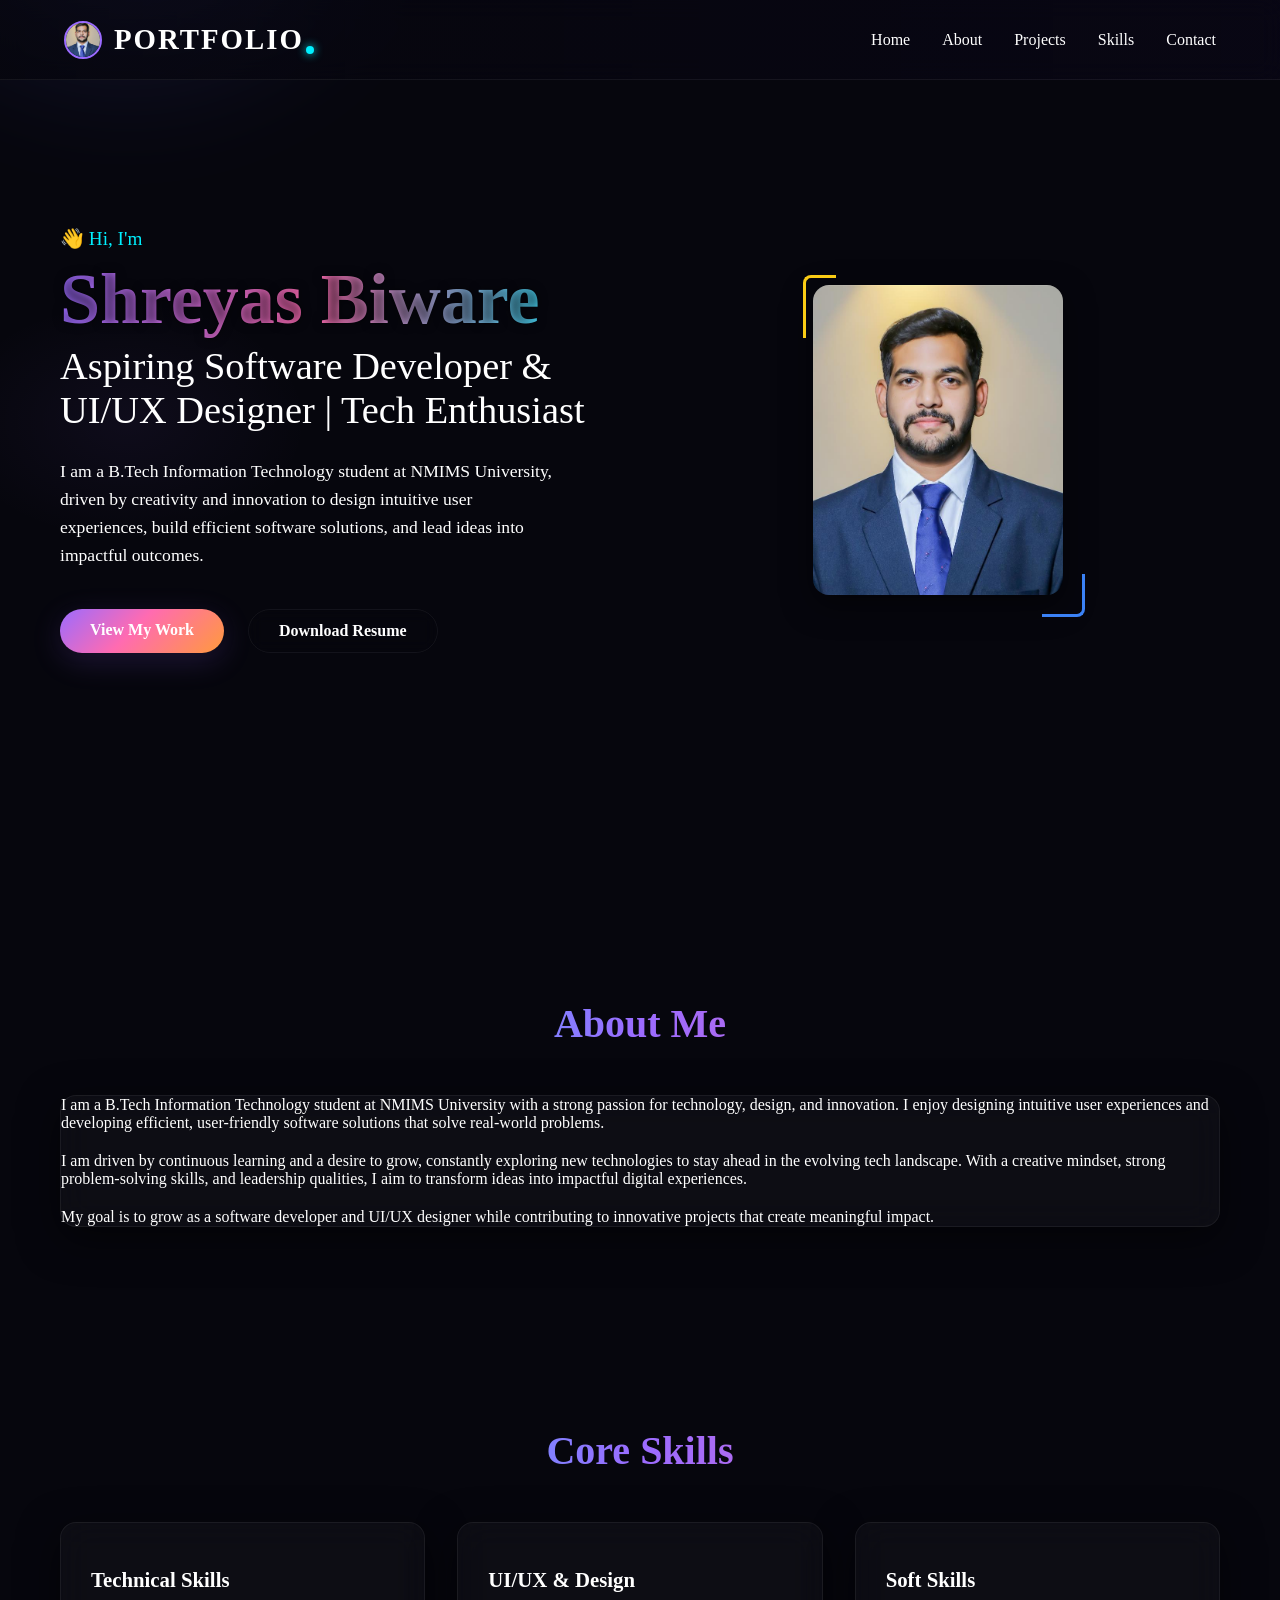
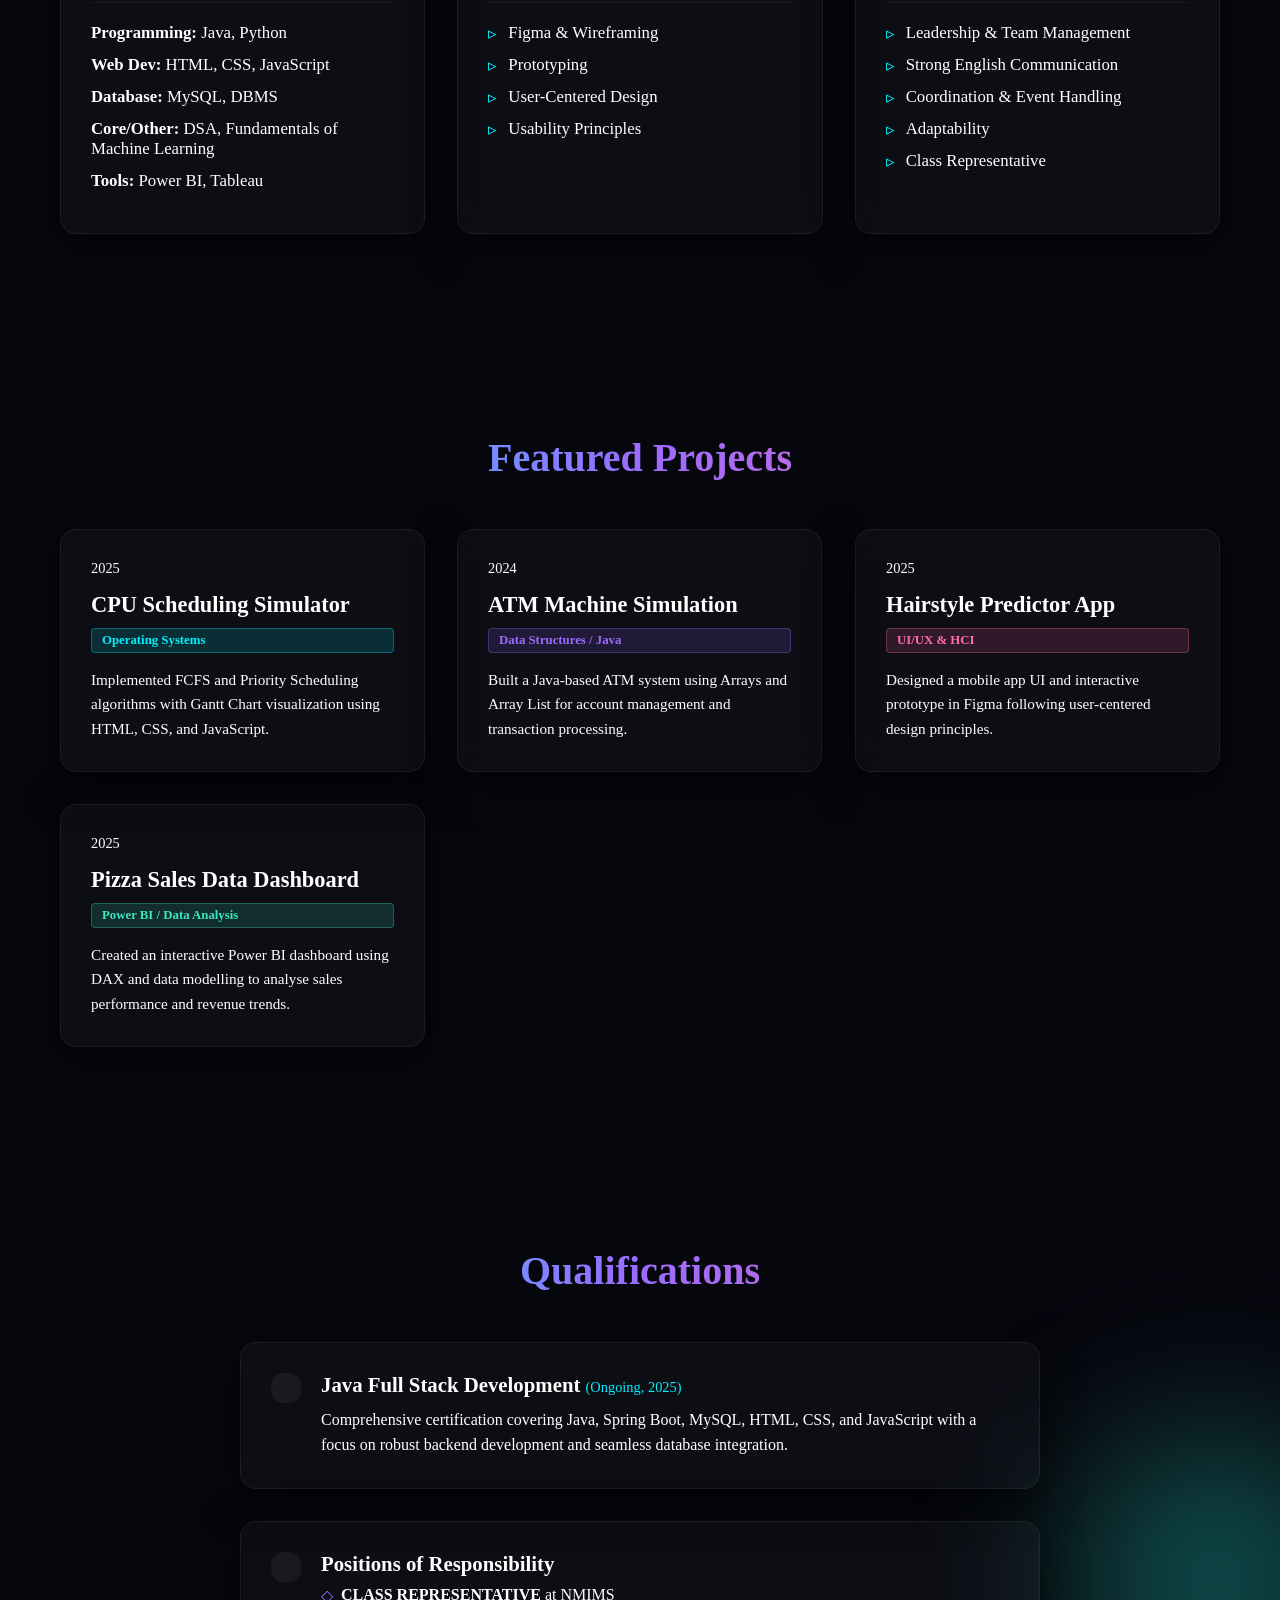
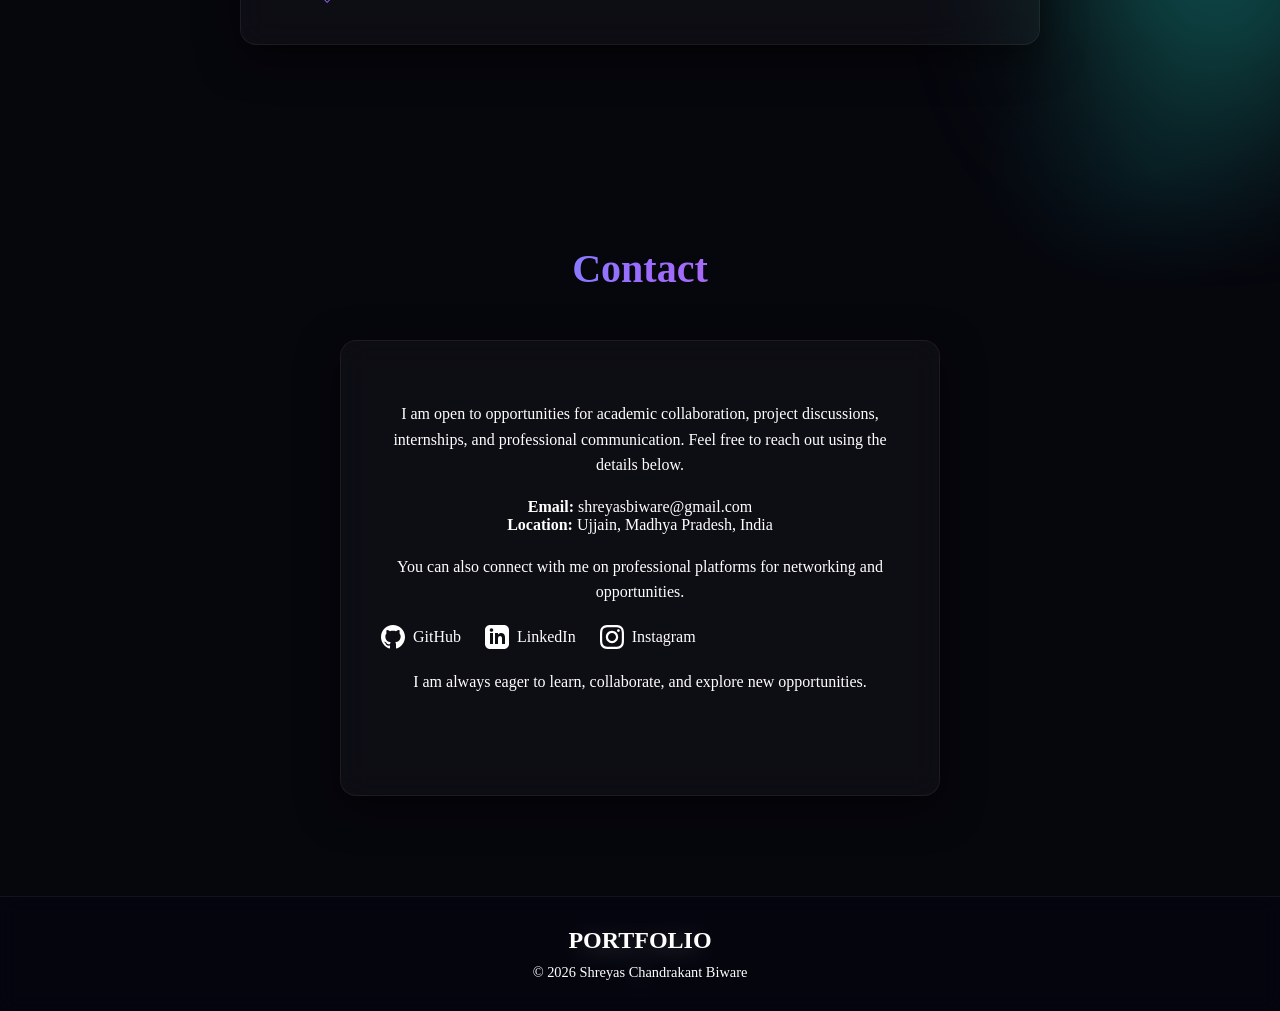
==== index.html @ d9cb8376 "Update index.html" ====
<!DOCTYPE html>
<html lang="en">

<head>
    <meta charset="UTF-8">
    <meta name="viewport" content="width=device-width, initial-scale=1.0">
    <title>Shreyas Chandrakant Biware | Portfolio</title>
    <meta name="description"
        content="Portfolio of Shreyas Chandrakant Biware, B.Tech IT Student '27 at NMIMS University.">
    <link rel="preconnect" href="https://fonts.googleapis.com">
    <link rel="preconnect" href="https://fonts.gstatic.com" crossorigin>
    <link href="https://fonts.googleapis.com/css2?family=Inter:wght@300;400;500;600;700&display=swap" rel="stylesheet">
    <link rel="stylesheet" href="style.css?version=1.1">
    <link rel="icon" type="image/jpeg" href="./Media.jpg">
</head>

<body>
    <div class="blob blob-1"></div>
    <div class="blob blob-2"></div>

    <nav class="glass-nav">
        <div class="logo" style="display: flex; align-items: center; gap: 12px;">
            <img src="./Media.jpg" alt="Profile Logo"
                style="height: 38px; width: 38px; border-radius: 50%; object-fit: cover; border: 2px solid var(--accent-purple);">
            PORTFOLIO
        </div>
        <ul class="nav-links">
            <li><a href="#home">Home</a></li>
            <li><a href="#about">About</a></li>
            <li><a href="#projects">Projects</a></li>
            <li><a href="#skills">Skills</a></li>
            <li><a href="#contact">Contact</a></li>
        </ul>
        <div class="burger" id="burger">
            <div class="line1"></div>
            <div class="line2"></div>
            <div class="line3"></div>
        </div>
    </nav>

    <main>
        <section id="home" class="hero section-padding">
            <div class="hero-content">
                <div class="greeting">👋 Hi, I'm</div>
                <h1 class="header-name">Shreyas Biware</h1>
                <h2 class="role">Aspiring Software Developer & UI/UX Designer | Tech Enthusiast</h2>
                <p class="summary">I am a B.Tech Information Technology student at NMIMS University, driven by
                    creativity and innovation to design intuitive user experiences, build efficient software solutions,
                    and lead ideas into impactful outcomes.</p>
                <div class="hero-cta">
                    <a href="#projects" class="btn primary-btn">View My Work</a>
                    <a href="RESUME%20SHREYAS.pdf" class="btn secondary-btn" download>Download Resume</a>
                </div>
            </div>
            <div class="hero-image">
                <div class="image-container">
                    <img src="./Media.jpg" alt="Shreyas Chandrakant Biware Avatar" class="profile-rect">
                </div>
            </div>
            <div class="scroll-indicator">
                <span>Scroll Down</span>
                <div class="arrow">↓</div>
            </div>
        </section>

        <section id="about" class="about section-padding hidden">
            <h2 class="section-title">About Me</h2>
            <div class="about-content glass">
                <p style="margin-bottom: 20px;">I am a B.Tech Information Technology student at NMIMS University with a
                    strong passion for technology, design, and innovation. I enjoy designing intuitive user experiences
                    and developing efficient, user-friendly software solutions that solve real-world problems.</p>
                <p style="margin-bottom: 20px;">I am driven by continuous learning and a desire to grow, constantly
                    exploring new technologies to stay ahead in the evolving tech landscape. With a creative mindset,
                    strong problem-solving skills, and leadership qualities, I aim to transform ideas into impactful
                    digital experiences.</p>
                <p>My goal is to grow as a software developer and UI/UX designer while contributing to innovative
                    projects that create meaningful impact.</p>
            </div>
        </section>

        <section id="skills" class="skills section-padding hidden">
            <h2 class="section-title">Core Skills</h2>
            <div class="skills-container">
                <div class="skill-category glass">
                    <div class="skill-icon"></div>
                    <h3>Technical Skills</h3>
                    <ul class="skill-list">
                        <li><span class="skill-label">Programming:</span> Java, Python</li>
                        <li><span class="skill-label">Web Dev:</span> HTML, CSS, JavaScript</li>
                        <li><span class="skill-label">Database:</span> MySQL, DBMS</li>
                        <li><span class="skill-label">Core/Other:</span> DSA, Fundamentals of Machine Learning</li>
                        <li><span class="skill-label">Tools:</span> Power BI, Tableau</li>
                    </ul>
                </div>
                <div class="skill-category glass">
                    <div class="skill-icon"></div>
                    <h3>UI/UX & Design</h3>
                    <ul class="skill-list unstyled">
                        <li>Figma & Wireframing</li>
                        <li>Prototyping</li>
                        <li>User-Centered Design</li>
                        <li>Usability Principles</li>
                    </ul>
                </div>
                <div class="skill-category glass">
                    <div class="skill-icon"></div>
                    <h3>Soft Skills</h3>
                    <ul class="skill-list unstyled">
                        <li>Leadership & Team Management</li>
                        <li>Strong English Communication</li>
                        <li>Coordination & Event Handling</li>
                        <li>Adaptability</li>
                        <li>Class Representative</li>
                    </ul>
                </div>
            </div>
        </section>

        <section id="projects" class="projects section-padding hidden">
            <h2 class="section-title">Featured Projects</h2>
            <div class="project-grid">
                <div class="project-card glass hover-lift">
                    <div class="project-header">
                        <span class="project-year">2025</span>
                    </div>
                    <h3>CPU Scheduling Simulator</h3>
                    <p class="tag cyan-tag">Operating Systems</p>
                    <p>Implemented FCFS and Priority Scheduling algorithms with Gantt Chart visualization using HTML,
                        CSS, and JavaScript.</p>
                </div>
                <div class="project-card glass hover-lift">
                    <div class="project-header">
                        <span class="project-year">2024</span>
                    </div>
                    <h3>ATM Machine Simulation</h3>
                    <p class="tag purple-tag">Data Structures / Java</p>
                    <p>Built a Java-based ATM system using Arrays and Array List for account management and transaction
                        processing.</p>
                </div>
                <div class="project-card glass hover-lift">
                    <div class="project-header">
                        <span class="project-year">2025</span>
                    </div>
                    <h3>Hairstyle Predictor App</h3>
                    <p class="tag pink-tag">UI/UX & HCI</p>
                    <p>Designed a mobile app UI and interactive prototype in Figma following user-centered design
                        principles.</p>
                </div>
                <div class="project-card glass hover-lift">
                    <div class="project-header">
                        <span class="project-year">2025</span>
                    </div>
                    <h3>Pizza Sales Data Dashboard</h3>
                    <p class="tag blue-tag">Power BI / Data Analysis</p>
                    <p>Created an interactive Power BI dashboard using DAX and data modelling to analyse sales
                        performance and revenue trends.</p>
                </div>
            </div>
        </section>

        <section id="achievements" class="achievements section-padding hidden">
            <h2 class="section-title">Qualifications</h2>
            <div class="achievements-container">
                <div class="achievement-card glass">
                    <div class="achievement-icon"></div>
                    <div class="achievement-content">
                        <h3>Java Full Stack Development <span class="ongoing">(Ongoing, 2025)</span></h3>
                        <p>Comprehensive certification covering Java, Spring Boot, MySQL, HTML, CSS, and JavaScript with
                            a focus on robust backend development and seamless database integration.</p>
                    </div>
                </div>
                <div class="achievement-card glass">
                    <div class="achievement-icon"></div>
                    <div class="achievement-content">
                        <h3>Positions of Responsibility</h3>
                        <ul class="roles-list">
                            <li><strong>CLASS REPRESENTATIVE</strong> at NMIMS</li>
                        </ul>
                    </div>
                </div>
            </div>
        </section>

        <section id="contact" class="contact section-padding hidden">
            <h2 class="section-title" style="font-family: 'Times New Roman', Times, serif;">Contact</h2>
            <div class="contact-box glass">
                <p style="margin-bottom: 20px;">I am open to opportunities for academic collaboration, project
                    discussions, internships, and professional communication. Feel free to reach out using the details
                    below.</p>
                <ul style="list-style: none; padding: 0; margin-bottom: 20px;">
                    <li><strong>Email:</strong> <a href="mailto:shreyasbiware@gmail.com"
                            style="color: var(--accent-blue); text-decoration: none;">shreyasbiware@gmail.com</a></li>
                    <li><strong>Location:</strong> Ujjain, Madhya Pradesh, India</li>
                </ul>
                <p style="margin-bottom: 20px;">You can also connect with me on professional platforms for networking
                    and opportunities.</p>
                <div style="display: flex; gap: 24px; align-items: center; margin-bottom: 20px;">
                    <a href="https://github.com/Shreyas-biware" target="_blank"
                        style="display: flex; align-items: center; gap: 8px; color: var(--text-primary); text-decoration: none; font-family: 'Times New Roman', Times, serif; font-weight: 500;">
                        <svg width="24" height="24" viewBox="0 0 24 24" fill="currentColor">
                            <path d="M12 0c-6.626 0-12 5.373-12 12 0 5.302 3.438 9.8 8.207 11.387.599.111.793-.261.793-.577v-2.234c-3.338.726-4.033-1.416-4.033-1.416-.546-1.387-1.333-1.756-1.333-1.756-1.089-.745.083-.729.083-.729 1.205.084 1.839 1.237 1.839 1.237 1.07 1.834 2.807 1.304 3.492.997.107-.775.418-1.305.762-1.604-2.665-.305-5.467-1.334-5.467-5.931 0-1.311.469-2.381 1.236-3.221-.124-.303-.535-1.524.117-3.176 0 0 1.008-.322 3.301 1.23.957-.266 1.983-.399 3.003-.404 1.02.005 2.047.138 3.006.404 2.291-1.552 3.297-1.23 3.297-1.23.653 1.653.242 2.874.118 3.176.77.84 1.235 1.911 1.235 3.221 0 4.609-2.807 5.624-5.479 5.921.43.372.823 1.102.823 2.222v3.293c0 .319.192.694.801.576 4.765-1.589 8.199-6.086 8.199-11.386 0-6.627-5.373-12-12-12z"/>
                        </svg>
                        GitHub
                    </a>
                    <a href="https://www.linkedin.com/in/shreyas-biware-28a33b327" target="_blank"
                        style="display: flex; align-items: center; gap: 8px; color: var(--text-primary); text-decoration: none; font-family: 'Times New Roman', Times, serif; font-weight: 500;">
                        <svg width="24" height="24" viewBox="0 0 24 24" fill="currentColor">
                            <path
                                d="M19 0h-14c-2.761 0-5 2.239-5 5v14c0 2.761 2.239 5 5 5h14c2.762 0 5-2.239 5-5v-14c0-2.761-2.238-5-5-5zm-11 19h-3v-11h3v11zm-1.5-12.268c-.966 0-1.75-.79-1.75-1.764s.784-1.764 1.75-1.764 1.75.79 1.75 1.764-.783 1.764-1.75 1.764zm13.5 12.268h-3v-5.604c0-3.368-4-3.113-4 0v5.604h-3v-11h3v1.765c1.396-2.586 7-2.777 7 2.476v6.759z" />
                        </svg>
                        LinkedIn
                    </a>
                    <a href="https://instagram.com/heyshreyas._" target="_blank"
                        style="display: flex; align-items: center; gap: 8px; color: var(--text-primary); text-decoration: none; font-family: 'Times New Roman', Times, serif; font-weight: 500;">
                        <svg width="24" height="24" viewBox="0 0 24 24" fill="currentColor">
                            <path
                                d="M12 2.163c3.204 0 3.584.012 4.85.07 3.252.148 4.771 1.691 4.919 4.919.058 1.265.069 1.645.069 4.849 0 3.205-.012 3.584-.069 4.849-.149 3.225-1.664 4.771-4.919 4.919-1.266.058-1.644.07-4.85.07-3.204 0-3.584-.012-4.849-.07-3.26-.149-4.771-1.699-4.919-4.92-.058-1.265-.07-1.644-.07-4.849 0-3.204.013-3.583.07-4.849.149-3.227 1.664-4.771 4.919-4.919 1.266-.057 1.645-.069 4.849-.069zm0-2.163c-3.259 0-3.667.014-4.947.072-4.358.2-6.78 2.618-6.98 6.98-.059 1.281-.073 1.689-.073 4.948 0 3.259.014 3.668.072 4.948.2 4.358 2.618 6.78 6.98 6.98 1.281.058 1.689.072 4.948.072 3.259 0 3.668-.014 4.948-.072 4.354-.2 6.782-2.618 6.979-6.98.059-1.28.073-1.689.073-4.948 0-3.259-.014-3.667-.072-4.947-.196-4.354-2.617-6.78-6.979-6.98-1.281-.059-1.69-.073-4.949-.073zm0 5.838c-3.403 0-6.162 2.759-6.162 6.162s2.759 6.163 6.162 6.163 6.162-2.759 6.162-6.163c0-3.403-2.759-6.162-6.162-6.162zm0 10.162c-2.209 0-4-1.79-4-4 0-2.209 1.791-4 4-4s4 1.791 4 4c0 2.21-1.791 4-4 4zm6.406-11.845c-.796 0-1.441.645-1.441 1.44s.645 1.44 1.441 1.44c.795 0 1.439-.645 1.439-1.44s-.644-1.44-1.439-1.44z" />
                        </svg>
                        Instagram
                    </a>
                </div>
                <p>I am always eager to learn, collaborate, and explore new opportunities.</p>
            </div>
        </section>
    </main>

    <footer class="glass-footer">
        <div class="footer-content">
            <div class="footer-logo">PORTFOLIO</div>
            <p>&copy; 2026 Shreyas Chandrakant Biware</p>
        </div>
    </footer>

    <script src="script.js"></script>
</body>

</html>
---- style.css ----
/* Reset & Base Styles */
* {
    margin: 0;
    padding: 0;
    box-sizing: border-box;
}

:root {
    --bg-color: #06060d;
    --text-primary: #ffffff;
    --text-secondary: #ffffff;
    --glass-bg: rgba(255, 255, 255, 0.03);
    --glass-border: rgba(255, 255, 255, 0.06);
    --glass-shadow: 0 12px 40px 0 rgba(0, 0, 0, 0.55);
    --accent-cyan: #00f0ff;
    --accent-purple: #9b6bff;
    --accent-pink: #ff6bb1;
    --accent-teal: #3be7c0;
    --accent-orange: #ff9a3c;
    --nav-height: 80px;
    --container-width: 1200px;
}

html {
    scroll-behavior: smooth;
    font-family: 'Times New Roman', Times, serif;
    background-color: var(--bg-color);
    background-image: radial-gradient(1200px 800px at 10% 10%, rgba(155,107,255,0.06), transparent 15%), radial-gradient(1000px 700px at 90% 80%, rgba(0,240,255,0.06), transparent 18%);
    color: var(--text-primary);
    overflow-x: hidden;
}

body {
    position: relative;
    overflow-x: hidden;
}

/* Background Blobs (Dynamic Design) */
.blob {
    position: absolute;
    filter: blur(80px);
    z-index: -1;
    opacity: 0.5;
    border-radius: 50%;
    animation: float 10s ease-in-out infinite alternate;
}

.blob-1 {
    top: -10%;
    left: -10%;
    width: 40vw;
    height: 40vw;
    background: radial-gradient(circle, rgba(155,107,255,0.9) 0%, rgba(99,107,241,0.6) 30%, transparent 70%);
}

.blob-2 {
    bottom: 20%;
    right: -10%;
    width: 30vw;
    height: 30vw;
    background: radial-gradient(circle, rgba(0,240,255,0.9) 0%, rgba(59,231,192,0.5) 40%, transparent 70%);
    animation-delay: -5s;
}

@keyframes float {
    0% { transform: translate(0, 0) scale(1); }
    100% { transform: translate(50px, 50px) scale(1.1); }
}

/* Utility Classes */
.glass {
    background: var(--glass-bg);
    backdrop-filter: blur(16px);
    -webkit-backdrop-filter: blur(16px);
    border: 1px solid var(--glass-border);
    box-shadow: var(--glass-shadow);
    border-radius: 16px;
}

.section-padding {
    padding: 100px 20px;
    max-width: var(--container-width);
    margin: 0 auto;
}

.section-title {
    font-family: 'Times New Roman', Times, serif;
    font-size: 2.5rem;
    margin-bottom: 3rem;
    text-align: center;
    background: linear-gradient(90deg, var(--accent-cyan), var(--accent-purple), var(--accent-pink));
    -webkit-background-clip: text;
    -webkit-text-fill-color: transparent;
}

.hidden {
    opacity: 0;
    transform: translateY(30px);
    transition: all 0.8s cubic-bezier(0.5, 0, 0, 1);
}

.show {
    opacity: 1;
    transform: translateY(0);
}

/* Navigation */
.glass-nav {
    position: fixed;
    top: 0;
    width: 100%;
    height: var(--nav-height);
    display: flex;
    justify-content: space-between;
    align-items: center;
    padding: 0 5%;
    z-index: 1000;
    background: linear-gradient(90deg, rgba(6,6,13,0.75), rgba(12,8,28,0.45));
    backdrop-filter: blur(12px);
    border-bottom: 1px solid var(--glass-border);
}

.logo {
    font-family: 'Times New Roman', Times, serif;
    font-size: 1.8rem;
    font-weight: 700;
    letter-spacing: 2px;
    color: var(--text-primary);
    position: relative;
}

.logo::after {
    content: '';
    position: absolute;
    bottom: 5px;
    right: -10px;
    width: 8px;
    height: 8px;
    background: var(--accent-cyan);
    border-radius: 50%;
    box-shadow: 0 0 10px var(--accent-cyan);
}

.nav-links {
    display: flex;
    list-style: none;
    gap: 2rem;
}

.nav-links a {
    color: var(--text-secondary);
    text-decoration: none;
    font-weight: 500;
    font-size: 1rem;
    transition: color 0.3s ease;
    position: relative;
}

.nav-links a:hover {
    color: var(--text-primary);
}

.nav-links a::before {
    content: '';
    position: absolute;
    bottom: -5px;
    left: 0;
    width: 0%;
    height: 2px;
    background: var(--accent-purple);
    transition: width 0.3s ease;
}

.nav-links a:hover::before {
    width: 100%;
}

.burger {
    display: none;
    cursor: pointer;
}

.burger div {
    width: 25px;
    height: 2px;
    background-color: var(--text-primary);
    margin: 5px;
    transition: all 0.3s ease;
}

/* Hero Section */
.hero {
    min-height: 100vh;
    display: flex;
    align-items: center;
    justify-content: space-between;
    padding-top: var(--nav-height);
    gap: 2rem;
}

.hero-content {
    flex: 1;
}

.greeting {
    color: var(--accent-cyan);
    font-family: 'Times New Roman', Times, serif;
    font-size: 1.2rem;
    margin-bottom: 10px;
}

.header-name {
    font-size: clamp(2.5rem, 6vw, 4.5rem);
    font-family: 'Times New Roman', Times, serif;
    font-weight: 700;
    line-height: 1.1;
    margin-bottom: 5px;
    white-space: nowrap;
    color: #fff;
    text-shadow: 0 0 10px rgba(0,0,0,0.6);
    /* gradient text + subtle animated glow */
    background: linear-gradient(90deg, var(--accent-purple), var(--accent-pink) 45%, var(--accent-cyan));
    -webkit-background-clip: text;
    -webkit-text-fill-color: transparent;
    position: relative;
    animation: nameGlow 4s ease-in-out infinite;
}

@keyframes nameGlow {
    0% { text-shadow: 0 0 6px rgba(155,107,255,0.08); }
    50% { text-shadow: 0 0 26px rgba(0,240,255,0.09), 0 0 18px rgba(255,107,177,0.06); }
    100% { text-shadow: 0 0 6px rgba(155,107,255,0.08); }
}

.role {
    font-size: clamp(1.5rem, 3vw, 2.5rem);
    color: var(--text-secondary);
    margin-bottom: 25px;
    font-weight: 300;
}

.role span {
    color: var(--accent-purple);
    font-weight: 600;
}

.summary {
    font-size: 1.1rem;
    line-height: 1.6;
    color: var(--text-secondary);
    max-width: 500px;
    margin-bottom: 40px;
}

.hero-cta {
    display: flex;
    gap: 1.5rem;
}

.btn {
    padding: 12px 30px;
    border-radius: 30px;
    text-decoration: none;
    font-weight: 600;
    font-size: 1rem;
    transition: all 0.3s ease;
    cursor: pointer;
    font-family: 'Times New Roman', Times, serif;
    white-space: nowrap;
}

.primary-btn {
    background: linear-gradient(135deg, var(--accent-purple), var(--accent-pink) 45%, var(--accent-orange));
    color: var(--text-primary);
    border: none;
    box-shadow: 0 8px 30px rgba(155,107,255,0.18), 0 2px 8px rgba(0,0,0,0.6);
}

.primary-btn:hover {
    transform: translateY(-4px) scale(1.01);
    box-shadow: 0 18px 40px rgba(155,107,255,0.18), 0 6px 30px rgba(0,240,255,0.08);
}

.secondary-btn {
    background: transparent;
    color: var(--text-primary);
    border: 1px solid rgba(255,255,255,0.06);
    backdrop-filter: blur(8px);
}

.secondary-btn:hover {
    background: linear-gradient(90deg, rgba(255,255,255,0.02), rgba(255,255,255,0.03));
    border-color: rgba(155,107,255,0.28);
}

.hero-image {
    flex: 1;
    display: flex;
    justify-content: center;
    position: relative;
}

.image-container {
    position: relative;
    width: 250px;
    height: 310px;
    margin: 0 auto;
    z-index: 10;
}

/* Yellow bracket around top left */
.image-container::before {
    content: '';
    position: absolute;
    top: -10px;
    left: -10px;
    width: 30px;
    height: 60px;
    border-top: 3px solid #facc15; /* Yellow */
    border-left: 3px solid #facc15;
    border-top-left-radius: 8px;
    z-index: 3;
}

/* Blue bracket around bottom right */
.image-container::after {
    content: '';
    position: absolute;
    bottom: -22px;
    right: -22px;
    width: 40px;
    height: 40px;
    border-bottom: 3px solid #3b82f6; /* Blue */
    border-right: 3px solid #3b82f6;
    border-bottom-right-radius: 8px;
    z-index: 3;
}

.image-frame {
    position: absolute;
    top: 12px;
    left: 12px;
    width: 100%;
    height: 100%;
    border: 2px solid #283556; /* Dark slate blue frame */
    border-radius: 16px;
    z-index: 1;
}

.profile-rect {
    position: absolute;
    top: 0;
    left: 0;
    width: 100%;
    height: 100%;
    object-fit: cover;
    border-radius: 16px;
    z-index: 2;
    box-shadow: 0 10px 30px rgba(0,0,0,0.5);
}

.floating-badge {
    position: absolute;
    background: #0b1120; /* Solid dark navy background matching reference */
    border: 1px solid #1f2937;
    padding: 8px 18px;
    border-radius: 20px;
    display: flex;
    align-items: center;
    gap: 8px;
    font-size: 0.8rem;
    font-weight: 600;
    color: var(--text-primary);
    z-index: 4;
    box-shadow: 0 4px 12px rgba(0,0,0,0.4);
    animation: floatBadge 3.5s ease-in-out infinite alternate;
}

.badge-icon {
    font-size: 1rem;
}

@keyframes floatBadge {
    0% { transform: translateY(0); }
    100% { transform: translateY(-6px); }
}

.badge-1 {
    top: -15px;
    right: -50px;
    animation-delay: 0s;
}

.badge-2 {
    bottom: 25px;
    right: -30px;
    animation-delay: 1s;
}

.badge-3 {
    bottom: 40%;
    left: -60px;
    animation-delay: 2s;
}

/* Floating Image */
.parallax-img {
    animation: floatImage 5s ease-in-out infinite;
}

@keyframes floatImage {
    0% { transform: translateY(0px); }
    50% { transform: translateY(-15px); }
    100% { transform: translateY(0px); }
}

/* Scroll Indicator */
.scroll-indicator {
    position: absolute;
    bottom: 30px;
    left: 50%;
    transform: translateX(-50%);
    display: flex;
    flex-direction: column;
    align-items: center;
    color: var(--text-secondary);
    font-size: 0.85rem;
    letter-spacing: 2px;
    text-transform: uppercase;
    animation: bounce 2s infinite;
}

.scroll-indicator .arrow {
    margin-top: 5px;
    font-size: 1.2rem;
}

@keyframes bounce {
    0%, 20%, 50%, 80%, 100% { transform: translateY(0) translateX(-50%); }
    40% { transform: translateY(-10px) translateX(-50%); }
    60% { transform: translateY(-5px) translateX(-50%); }
}

/* Timeline (Education) */
.timeline {
    position: relative;
    max-width: 800px;
    margin: 0 auto;
}

.timeline::before {
    content: '';
    position: absolute;
    width: 2px;
    background: var(--glass-border);
    top: 0;
    bottom: 0;
    left: 20px;
    margin-left: -1px;
}

.timeline-item {
    padding: 30px;
    margin-bottom: 2rem;
    position: relative;
    margin-left: 50px;
    border-left: 4px solid var(--accent-teal);
}

.timeline-item::before {
    content: '';
    position: absolute;
    width: 16px;
    height: 16px;
    background: var(--accent-teal);
    border-radius: 50%;
    left: -60px;
    top: 35px;
    box-shadow: 0 0 12px var(--accent-teal);
}

.timeline-date {
    font-family: 'Times New Roman', Times, serif;
    color: var(--accent-purple);
    font-weight: 600;
    margin-bottom: 10px;
}

.timeline-content h3 {
    font-size: 1.4rem;
    margin-bottom: 5px;
}

.timeline-content h4 {
    font-weight: 400;
    color: var(--text-secondary);
    margin-bottom: 15px;
}

.highlight-text {
    display: inline-block;
    padding: 5px 12px;
    background: rgba(59, 231, 192, 0.12); /* Teal tint */
    border-radius: 6px;
    font-size: 0.9rem;
    color: var(--accent-teal);
}

/* Skills Section */
.skills-container {
    display: grid;
    grid-template-columns: repeat(auto-fit, minmax(300px, 1fr));
    gap: 2rem;
}

.skill-category {
    padding: 30px;
    transition: transform 0.3s ease;
}

.skill-category:hover {
    transform: translateY(-5px);
}

.skill-icon {
    font-size: 2.5rem;
    margin-bottom: 15px;
}

.skill-category h3 {
    font-size: 1.3rem;
    margin-bottom: 20px;
    border-bottom: 1px solid var(--glass-border);
    padding-bottom: 10px;
}

.skill-list {
    list-style: none;
}

.skill-list li {
    margin-bottom: 12px;
    color: var(--text-secondary);
    font-size: 1.05rem;
}

.skill-label {
    color: var(--text-primary);
    font-weight: 600;
}

.unstyled li {
    position: relative;
    padding-left: 20px;
}

.unstyled li::before {
    content: '▹';
    position: absolute;
    left: 0;
    color: var(--accent-cyan);
}

/* Projects Section */
.project-grid {
    display: grid;
    grid-template-columns: repeat(auto-fit, minmax(320px, 1fr));
    gap: 2rem;
}

.project-card {
    padding: 30px;
    display: flex;
    flex-direction: column;
    justify-content: space-between;
    transition: all 0.4s ease;
}

.hover-lift {
    transform: perspective(1000px) rotateX(0) rotateY(0) scale3d(1, 1, 1);
}

.hover-lift:hover {
    transform: perspective(1000px) translateY(-10px) scale3d(1.02, 1.02, 1.02);
    border-color: rgba(155, 107, 255, 0.35); /* Glow using new purple */
    box-shadow: 0 15px 40px rgba(0, 0, 0, 0.6), 0 0 20px rgba(155, 107, 255, 0.15);
}

.project-header {
    display: flex;
    justify-content: space-between;
    align-items: center;
    margin-bottom: 15px;
}

.project-year {
    font-family: 'Times New Roman', Times, serif;
    font-size: 0.9rem;
    color: var(--text-secondary);
}

.project-card h3 {
    font-size: 1.4rem;
    margin-bottom: 10px;
    color: var(--text-primary);
}

.tag {
    display: inline-block;
    padding: 4px 10px;
    border-radius: 4px;
    font-size: 0.8rem;
    font-weight: 600;
    margin-bottom: 15px;
}

.cyan-tag { background: rgba(0, 240, 255, 0.15); color: var(--accent-cyan); border: 1px solid rgba(0, 240, 255, 0.3); }
.purple-tag { background: rgba(155, 107, 255, 0.15); color: var(--accent-purple); border: 1px solid rgba(155, 107, 255, 0.3); }
.pink-tag { background: rgba(255, 107, 177, 0.15); color: var(--accent-pink); border: 1px solid rgba(255, 107, 177, 0.3); }
.blue-tag { background: rgba(59, 231, 192, 0.15); color: var(--accent-teal); border: 1px solid rgba(59, 231, 192, 0.3); }

.project-card p:last-child {
    color: var(--text-secondary);
    line-height: 1.6;
    font-size: 0.95rem;
}

/* Achievements */
.achievements-container {
    display: flex;
    flex-direction: column;
    gap: 2rem;
    max-width: 800px;
    margin: 0 auto;
}

.achievement-card {
    display: flex;
    align-items: flex-start;
    padding: 30px;
    gap: 20px;
}

.achievement-icon {
    font-size: 2.5rem;
    background: rgba(255,255,255,0.05);
    padding: 15px;
    border-radius: 12px;
}

.achievement-content h3 {
    font-size: 1.3rem;
    margin-bottom: 10px;
}

.ongoing {
    font-size: 0.9rem;
    color: var(--accent-cyan);
    font-weight: 400;
}

.achievement-content p {
    color: var(--text-secondary);
    line-height: 1.6;
}

.roles-list {
    list-style: none;
}

.roles-list li {
    margin-bottom: 10px;
    color: var(--text-secondary);
    position: relative;
    padding-left: 20px;
}

.roles-list li::before {
    content: '◇';
    position: absolute;
    left: 0;
    color: var(--accent-purple);
}

.roles-list strong {
    color: #fff;
}

/* Contact */
.contact {
    text-align: center;
}

.contact-box {
    padding: 60px 40px;
    max-width: 600px;
    margin: 0 auto;
}

.contact-box h2 {
    font-size: 2rem;
    margin-bottom: 20px;
    font-family: 'Times New Roman', Times, serif;
}

.contact-box p {
    color: var(--text-secondary);
    margin-bottom: 40px;
    line-height: 1.6;
}

.glow {
    box-shadow: 0 0 20px rgba(0, 240, 255, 0.3);
}

/* Footer */
.glass-footer {
    border-top: 1px solid var(--glass-border);
    padding: 30px 0;
    text-align: center;
    background: rgba(5, 5, 17, 0.5);
    backdrop-filter: blur(10px);
}

.footer-logo {
    font-family: 'Times New Roman', Times, serif;
    font-size: 1.5rem;
    font-weight: 700;
    margin-bottom: 10px;
    color: var(--text-primary);
}

.footer-content p {
    color: var(--text-secondary);
    font-size: 0.9rem;
}

/* Responsive */
@media screen and (max-width: 768px) {
    .nav-links {
        position: fixed;
        right: -100%;
        top: var(--nav-height);
        flex-direction: column;
        background: rgba(5, 5, 17, 0.95);
        backdrop-filter: blur(16px);
        width: 100%;
        height: calc(100vh - var(--nav-height));
        align-items: center;
        justify-content: center;
        transition: right 0.5s ease;
    }

    .nav-links.nav-active {
        right: 0;
    }

    .nav-links li {
        opacity: 0;
    }

    .burger {
        display: block;
    }

    .hero {
        flex-direction: column-reverse;
        justify-content: center;
        text-align: center;
        padding-top: 120px;
    }
    
    .hero-cta {
        justify-content: center;
    }

    .timeline::before {
        left: 0;
    }
    
    .timeline-item {
        margin-left: 20px;
    }
    
    .timeline-item::before {
        left: -30px;
    }
    
    .achievement-card {
        flex-direction: column;
        align-items: center;
        text-align: center;
    }
}

/* Burger Animation */
.toggle .line1 { transform: rotate(-45deg) translate(-5px, 5px); }
.toggle .line2 { opacity: 0; }
.toggle .line3 { transform: rotate(45deg) translate(-5px, -5px); }
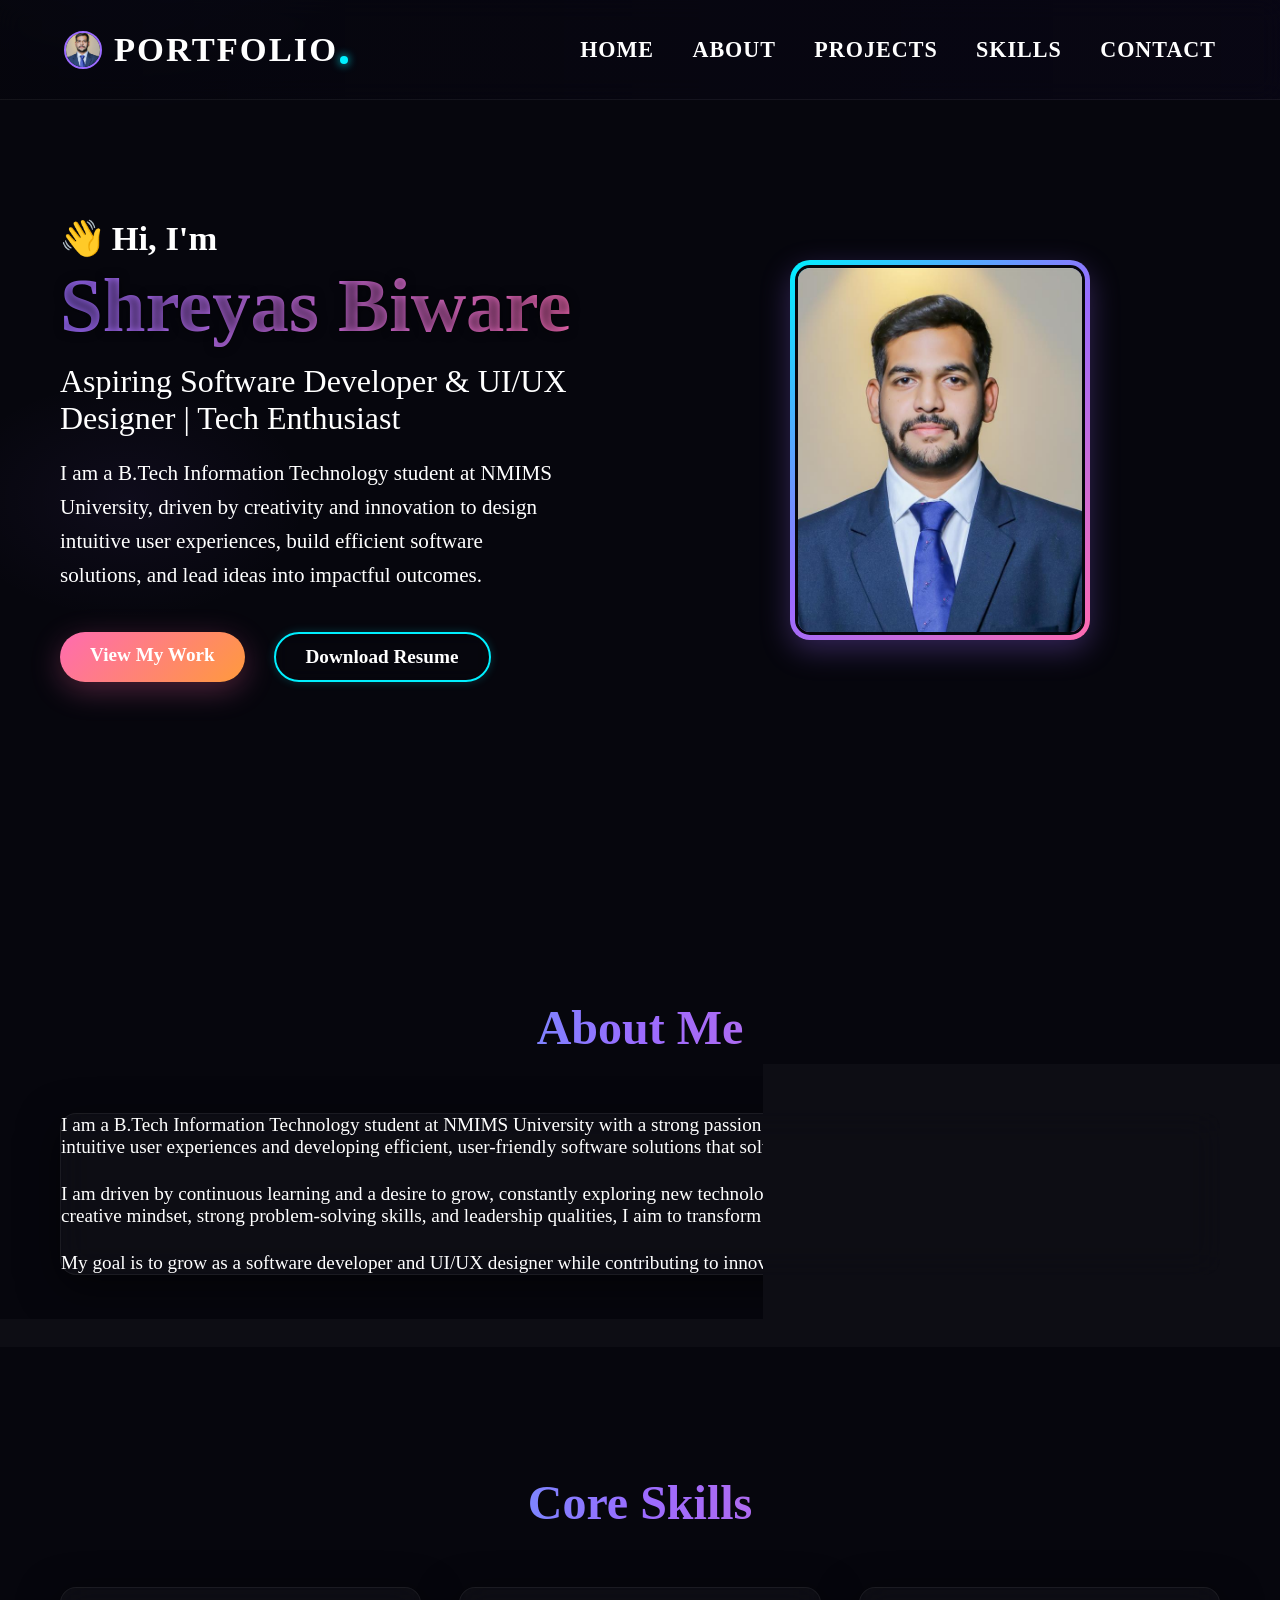
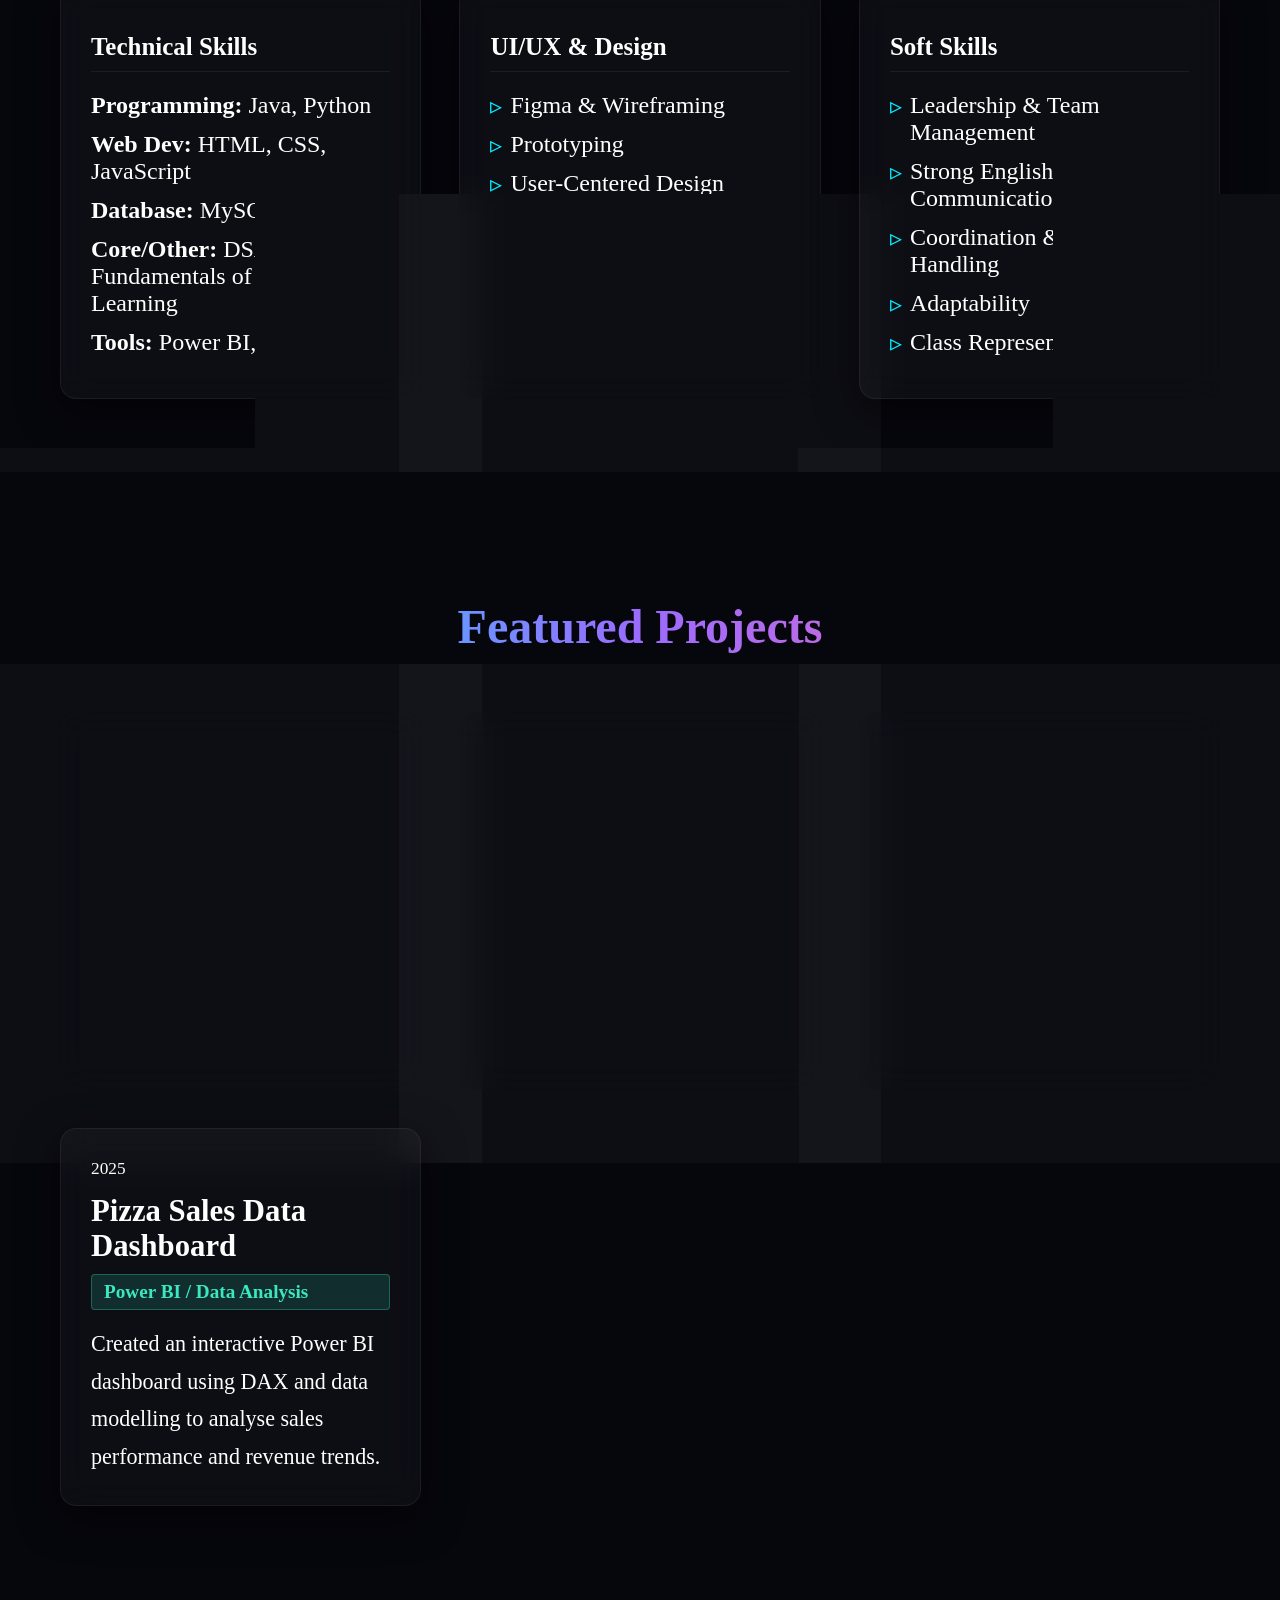
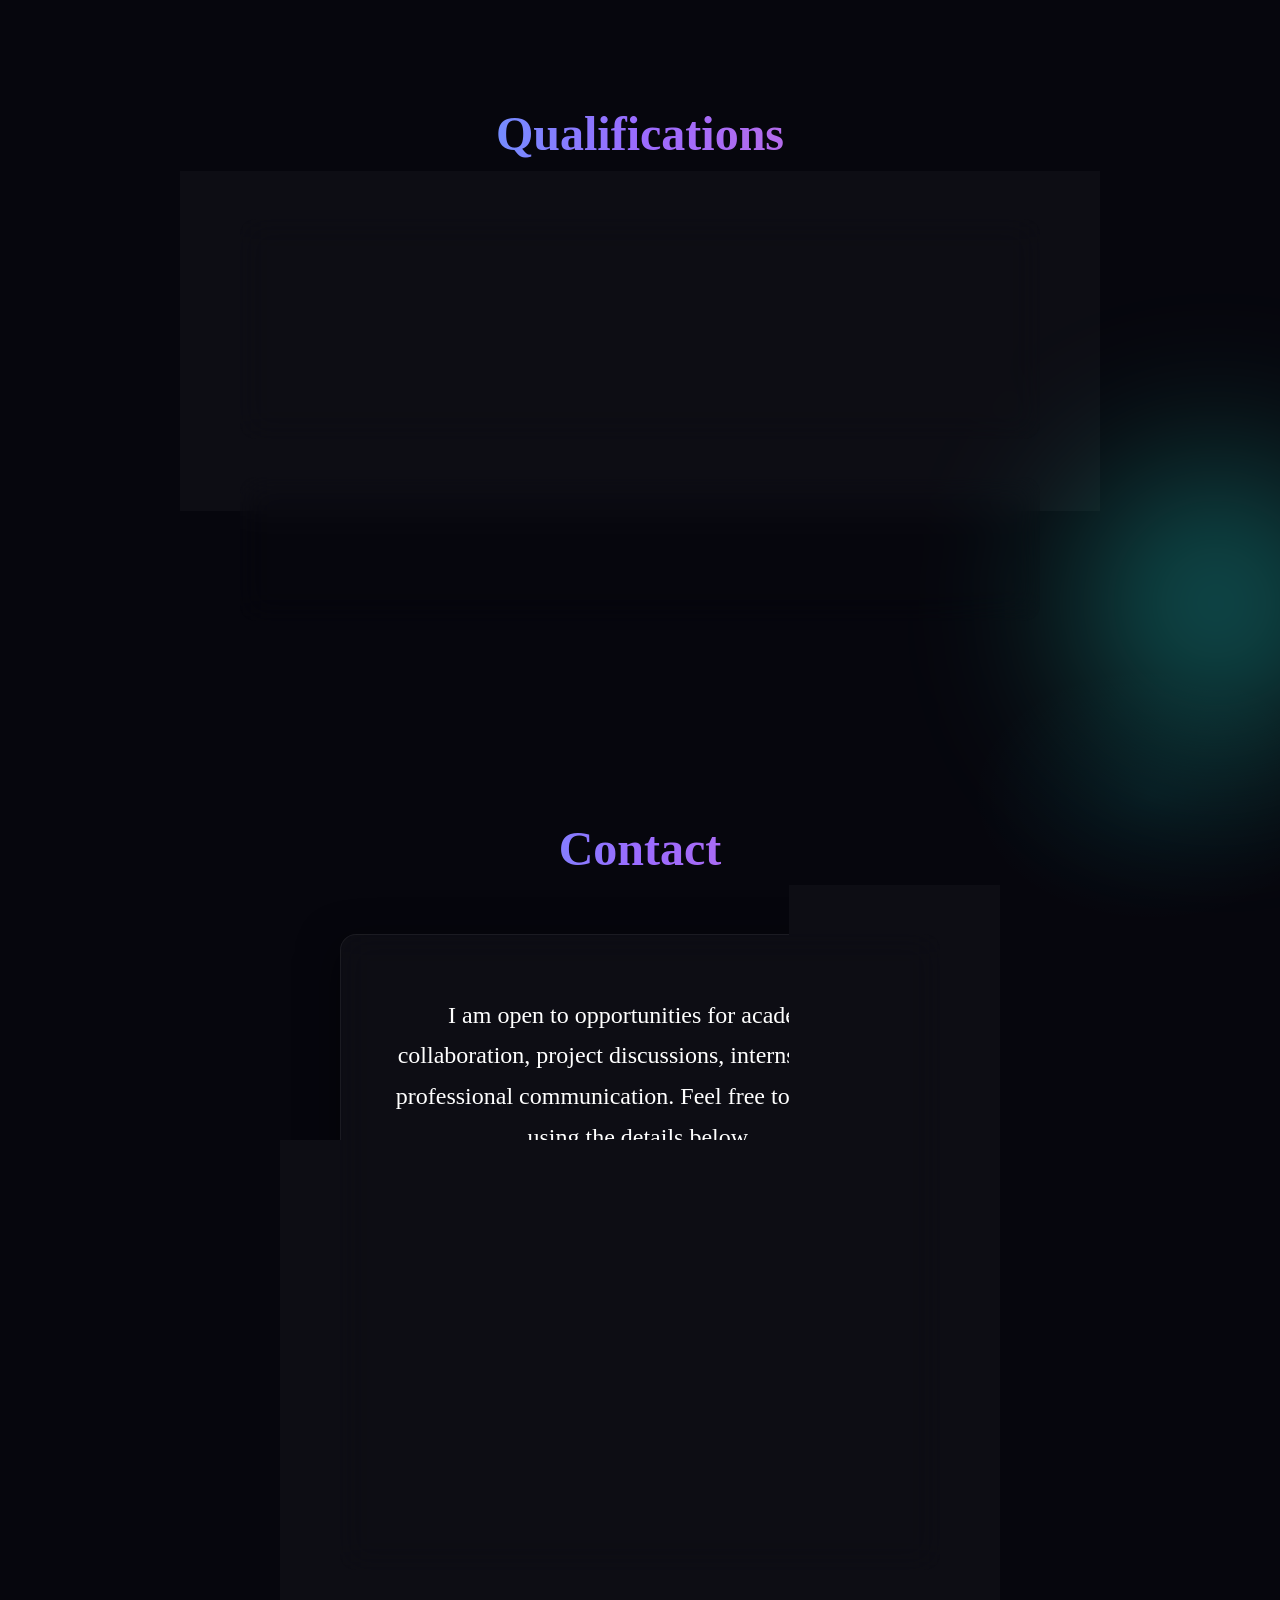
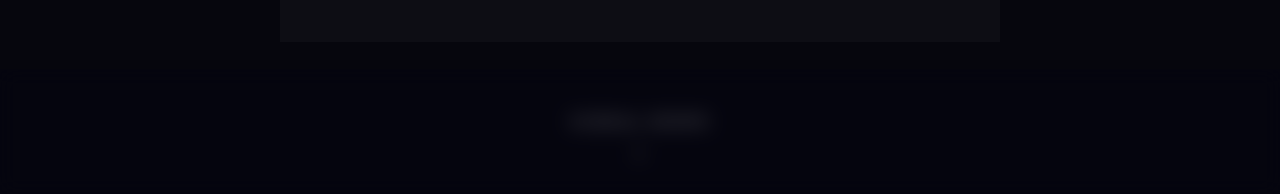
==== commit 449b3fa3: "Update index.html" ====
--- a/index.html
+++ b/index.html
@@ -66,10 +66,10 @@
         <section id="about" class="about section-padding hidden">
             <h2 class="section-title">About Me</h2>
             <div class="about-content glass">
-                <p style="margin-bottom: 20px;">I am a B.Tech Information Technology student at NMIMS University with a
+                <p style="margin-bottom: 25px;">I am a B.Tech Information Technology student at NMIMS University with a
                     strong passion for technology, design, and innovation. I enjoy designing intuitive user experiences
                     and developing efficient, user-friendly software solutions that solve real-world problems.</p>
-                <p style="margin-bottom: 20px;">I am driven by continuous learning and a desire to grow, constantly
+                <p style="margin-bottom: 25px;">I am driven by continuous learning and a desire to grow, constantly
                     exploring new technologies to stay ahead in the evolving tech landscape. With a creative mindset,
                     strong problem-solving skills, and leadership qualities, I aim to transform ideas into impactful
                     digital experiences.</p>
--- a/style.css
+++ b/style.css
@@ -17,11 +17,12 @@
     --accent-pink: #ff6bb1;
     --accent-teal: #3be7c0;
     --accent-orange: #ff9a3c;
-    --nav-height: 80px;
+    --nav-height: 100px;
     --container-width: 1200px;
 }
 
 html {
+    font-size: 120%; /* Compensates for the naturally compact rendering of Times New Roman */
     scroll-behavior: smooth;
     font-family: 'Times New Roman', Times, serif;
     background-color: var(--bg-color);
@@ -150,14 +151,17 @@
 .nav-links a {
     color: var(--text-secondary);
     text-decoration: none;
-    font-weight: 500;
-    font-size: 1rem;
-    transition: color 0.3s ease;
+    font-weight: 600;
+    font-size: 1.15rem;
+    text-transform: uppercase;
+    letter-spacing: 1px;
+    transition: all 0.3s ease;
     position: relative;
 }
 
 .nav-links a:hover {
-    color: var(--text-primary);
+    color: var(--accent-cyan);
+    text-shadow: 0 0 15px var(--accent-cyan);
 }
 
 .nav-links a::before {
@@ -203,10 +207,11 @@
 }
 
 .greeting {
-    color: var(--accent-cyan);
-    font-family: 'Times New Roman', Times, serif;
-    font-size: 1.2rem;
-    margin-bottom: 10px;
+    color: var(--text-primary);
+    font-family: 'Times New Roman', Times, serif;
+    font-size: 1.8rem;
+    font-weight: 600;
+    margin-bottom: 5px;
 }
 
 .header-name {
@@ -214,12 +219,11 @@
     font-family: 'Times New Roman', Times, serif;
     font-weight: 700;
     line-height: 1.1;
-    margin-bottom: 5px;
+    margin-bottom: 15px;
     white-space: nowrap;
     color: #fff;
     text-shadow: 0 0 10px rgba(0,0,0,0.6);
-    /* gradient text + subtle animated glow */
-    background: linear-gradient(90deg, var(--accent-purple), var(--accent-pink) 45%, var(--accent-cyan));
+    background: linear-gradient(90deg, var(--accent-purple), var(--accent-pink));
     -webkit-background-clip: text;
     -webkit-text-fill-color: transparent;
     position: relative;
@@ -228,15 +232,15 @@
 
 @keyframes nameGlow {
     0% { text-shadow: 0 0 6px rgba(155,107,255,0.08); }
-    50% { text-shadow: 0 0 26px rgba(0,240,255,0.09), 0 0 18px rgba(255,107,177,0.06); }
+    50% { text-shadow: 0 0 26px rgba(155,107,255,0.2), 0 0 18px rgba(255,107,177,0.1); }
     100% { text-shadow: 0 0 6px rgba(155,107,255,0.08); }
 }
 
 .role {
-    font-size: clamp(1.5rem, 3vw, 2.5rem);
-    color: var(--text-secondary);
-    margin-bottom: 25px;
-    font-weight: 300;
+    font-size: clamp(1.2rem, 2.5vw, 1.8rem);
+    color: var(--text-secondary);
+    margin-bottom: 20px;
+    font-weight: 400;
 }
 
 .role span {
@@ -270,27 +274,29 @@
 }
 
 .primary-btn {
-    background: linear-gradient(135deg, var(--accent-purple), var(--accent-pink) 45%, var(--accent-orange));
+    background: linear-gradient(135deg, var(--accent-pink), var(--accent-orange));
     color: var(--text-primary);
     border: none;
-    box-shadow: 0 8px 30px rgba(155,107,255,0.18), 0 2px 8px rgba(0,0,0,0.6);
+    box-shadow: 0 8px 30px rgba(255,107,177,0.3), 0 2px 8px rgba(0,0,0,0.6);
 }
 
 .primary-btn:hover {
-    transform: translateY(-4px) scale(1.01);
-    box-shadow: 0 18px 40px rgba(155,107,255,0.18), 0 6px 30px rgba(0,240,255,0.08);
+    transform: translateY(-4px) scale(1.05);
+    box-shadow: 0 15px 40px rgba(255,154,60,0.4);
 }
 
 .secondary-btn {
     background: transparent;
     color: var(--text-primary);
-    border: 1px solid rgba(255,255,255,0.06);
+    border: 2px solid var(--accent-cyan);
+    box-shadow: 0 0 10px rgba(0,240,255,0.2);
     backdrop-filter: blur(8px);
 }
 
 .secondary-btn:hover {
-    background: linear-gradient(90deg, rgba(255,255,255,0.02), rgba(255,255,255,0.03));
-    border-color: rgba(155,107,255,0.28);
+    background: rgba(0,240,255,0.1);
+    box-shadow: 0 0 20px rgba(0,240,255,0.6);
+    border-color: var(--accent-cyan);
 }
 
 .hero-image {
@@ -302,105 +308,28 @@
 
 .image-container {
     position: relative;
-    width: 250px;
-    height: 310px;
+    width: 300px;
+    height: 380px;
     margin: 0 auto;
     z-index: 10;
-}
-
-/* Yellow bracket around top left */
-.image-container::before {
-    content: '';
-    position: absolute;
-    top: -10px;
-    left: -10px;
-    width: 30px;
-    height: 60px;
-    border-top: 3px solid #facc15; /* Yellow */
-    border-left: 3px solid #facc15;
-    border-top-left-radius: 8px;
-    z-index: 3;
-}
-
-/* Blue bracket around bottom right */
-.image-container::after {
-    content: '';
-    position: absolute;
-    bottom: -22px;
-    right: -22px;
-    width: 40px;
-    height: 40px;
-    border-bottom: 3px solid #3b82f6; /* Blue */
-    border-right: 3px solid #3b82f6;
-    border-bottom-right-radius: 8px;
-    z-index: 3;
-}
-
-.image-frame {
-    position: absolute;
-    top: 12px;
-    left: 12px;
-    width: 100%;
-    height: 100%;
-    border: 2px solid #283556; /* Dark slate blue frame */
-    border-radius: 16px;
-    z-index: 1;
+    border-radius: 20px;
+    padding: 5px;
+    background: linear-gradient(135deg, var(--accent-cyan), var(--accent-purple), var(--accent-pink));
+    box-shadow: 0 10px 30px rgba(155, 107, 255, 0.3);
+    transition: transform 0.4s ease, box-shadow 0.4s cubic-bezier(0.175, 0.885, 0.32, 1.275);
+}
+
+.image-container:hover {
+    transform: scale(1.04) translateY(-8px);
+    box-shadow: 0 20px 45px rgba(0, 240, 255, 0.5);
 }
 
 .profile-rect {
-    position: absolute;
-    top: 0;
-    left: 0;
     width: 100%;
     height: 100%;
     object-fit: cover;
-    border-radius: 16px;
-    z-index: 2;
-    box-shadow: 0 10px 30px rgba(0,0,0,0.5);
-}
-
-.floating-badge {
-    position: absolute;
-    background: #0b1120; /* Solid dark navy background matching reference */
-    border: 1px solid #1f2937;
-    padding: 8px 18px;
-    border-radius: 20px;
-    display: flex;
-    align-items: center;
-    gap: 8px;
-    font-size: 0.8rem;
-    font-weight: 600;
-    color: var(--text-primary);
-    z-index: 4;
-    box-shadow: 0 4px 12px rgba(0,0,0,0.4);
-    animation: floatBadge 3.5s ease-in-out infinite alternate;
-}
-
-.badge-icon {
-    font-size: 1rem;
-}
-
-@keyframes floatBadge {
-    0% { transform: translateY(0); }
-    100% { transform: translateY(-6px); }
-}
-
-.badge-1 {
-    top: -15px;
-    right: -50px;
-    animation-delay: 0s;
-}
-
-.badge-2 {
-    bottom: 25px;
-    right: -30px;
-    animation-delay: 1s;
-}
-
-.badge-3 {
-    bottom: 40%;
-    left: -60px;
-    animation-delay: 2s;
+    border-radius: 15px; /* Slightly smaller to fit edge cleanly */
+    border: 3px solid var(--bg-color); /* Separates image from gradient */
 }
 
 /* Floating Image */
@@ -487,7 +416,7 @@
 }
 
 .timeline-content h3 {
-    font-size: 1.4rem;
+    font-size: 1.6rem;
     margin-bottom: 5px;
 }
 
@@ -495,6 +424,7 @@
     font-weight: 400;
     color: var(--text-secondary);
     margin-bottom: 15px;
+    font-size: 1.3rem;
 }
 
 .highlight-text {
@@ -541,7 +471,7 @@
 .skill-list li {
     margin-bottom: 12px;
     color: var(--text-secondary);
-    font-size: 1.05rem;
+    font-size: 1.25rem;
 }
 
 .skill-label {
@@ -600,16 +530,16 @@
 }
 
 .project-card h3 {
-    font-size: 1.4rem;
+    font-size: 1.6rem;
     margin-bottom: 10px;
     color: var(--text-primary);
 }
 
 .tag {
     display: inline-block;
-    padding: 4px 10px;
+    padding: 6px 12px;
     border-radius: 4px;
-    font-size: 0.8rem;
+    font-size: 1rem;
     font-weight: 600;
     margin-bottom: 15px;
 }
@@ -621,8 +551,8 @@
 
 .project-card p:last-child {
     color: var(--text-secondary);
-    line-height: 1.6;
-    font-size: 0.95rem;
+    line-height: 1.7;
+    font-size: 1.15rem;
 }
 
 /* Achievements */
@@ -649,19 +579,20 @@
 }
 
 .achievement-content h3 {
-    font-size: 1.3rem;
+    font-size: 1.6rem;
     margin-bottom: 10px;
 }
 
 .ongoing {
-    font-size: 0.9rem;
+    font-size: 1.1rem;
     color: var(--accent-cyan);
     font-weight: 400;
 }
 
 .achievement-content p {
     color: var(--text-secondary);
-    line-height: 1.6;
+    line-height: 1.7;
+    font-size: 1.15rem;
 }
 
 .roles-list {
@@ -673,6 +604,7 @@
     color: var(--text-secondary);
     position: relative;
     padding-left: 20px;
+    font-size: 1.25rem;
 }
 
 .roles-list li::before {
@@ -706,7 +638,8 @@
 .contact-box p {
     color: var(--text-secondary);
     margin-bottom: 40px;
-    line-height: 1.6;
+    line-height: 1.7;
+    font-size: 1.25rem;
 }
 
 .glow {
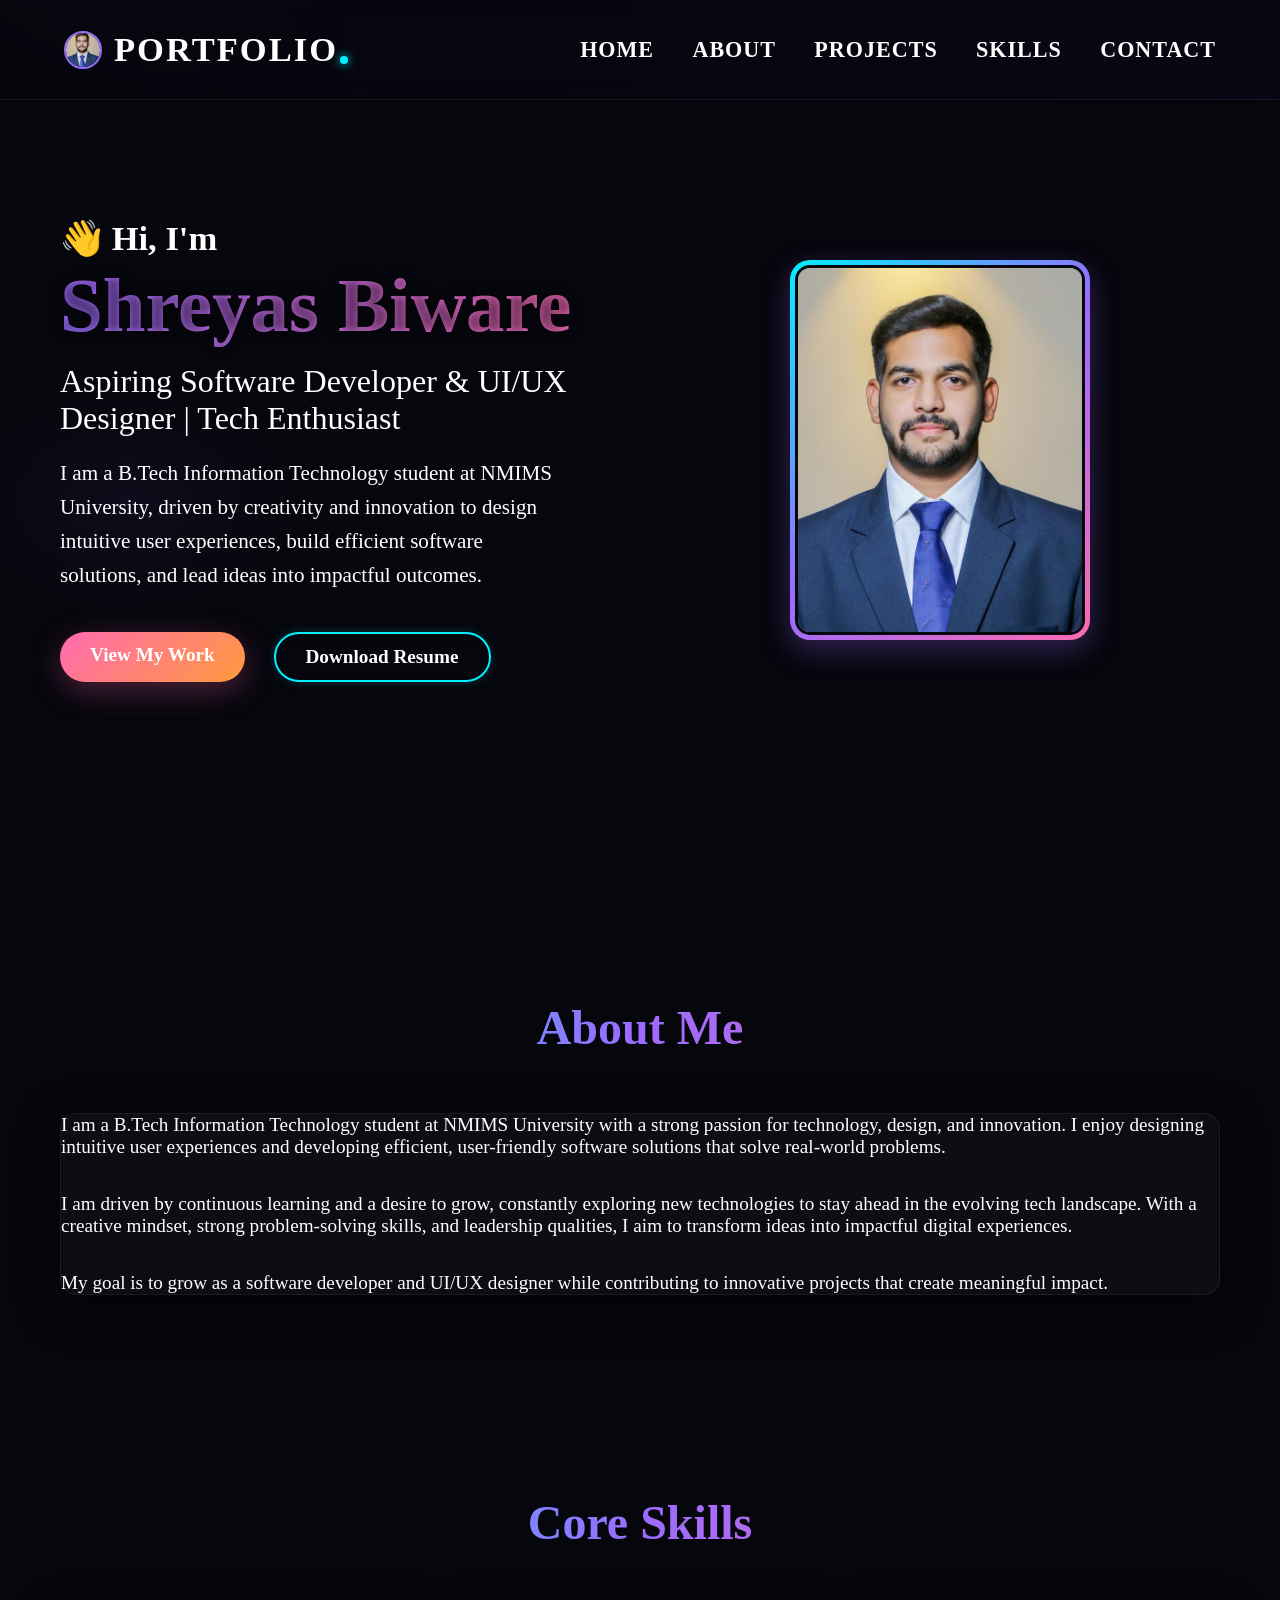
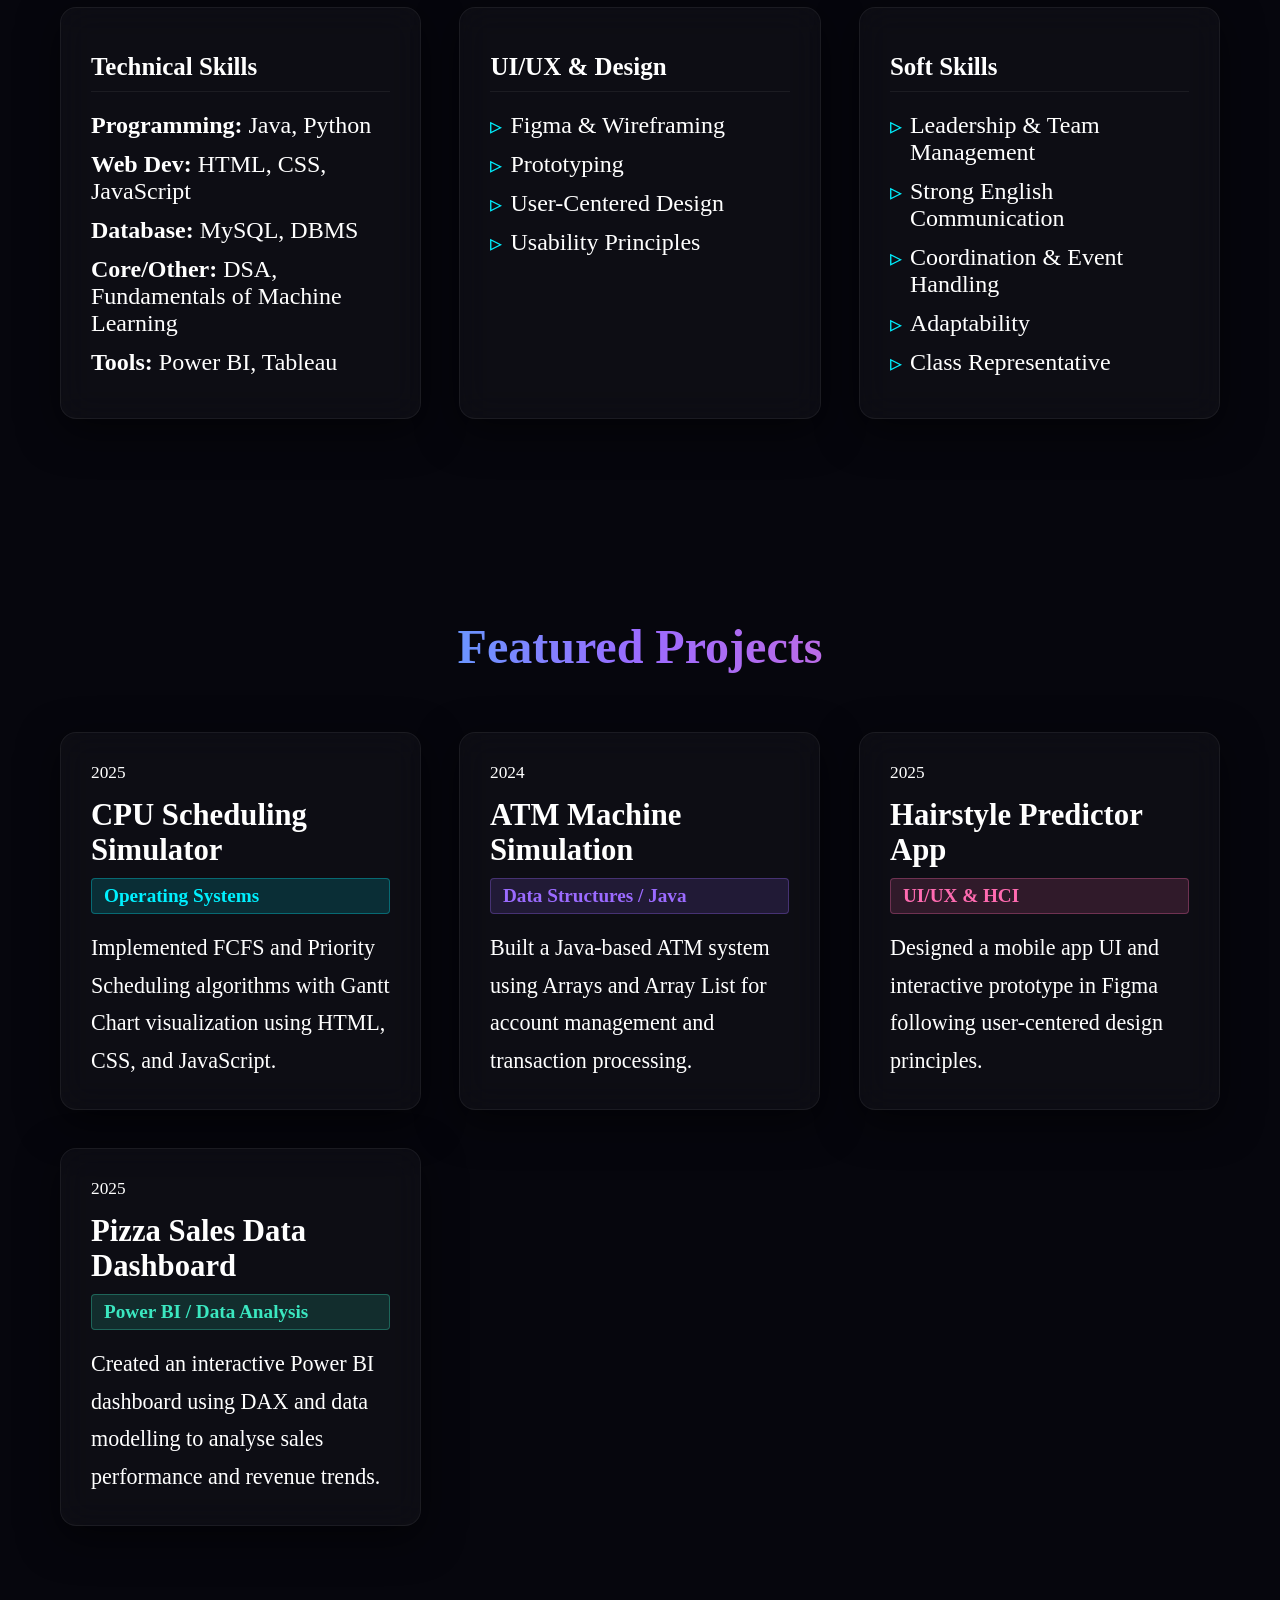
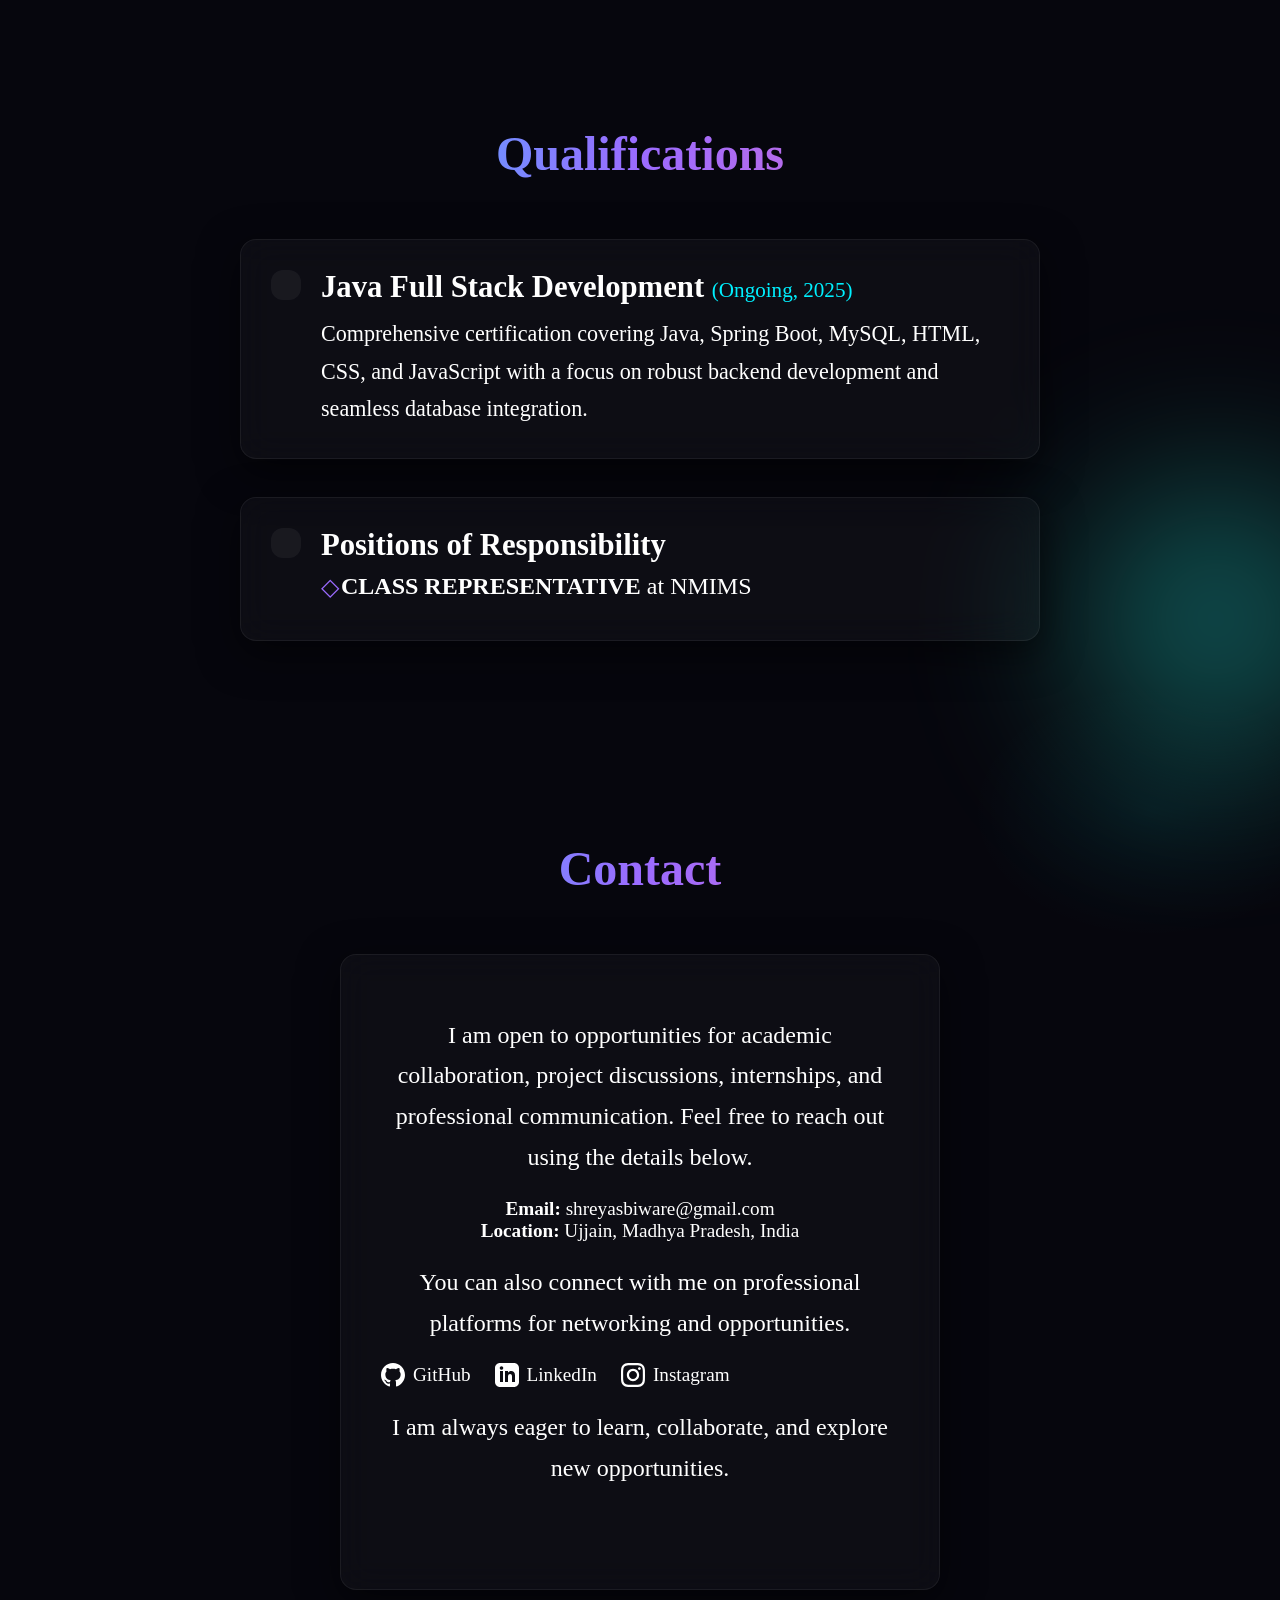
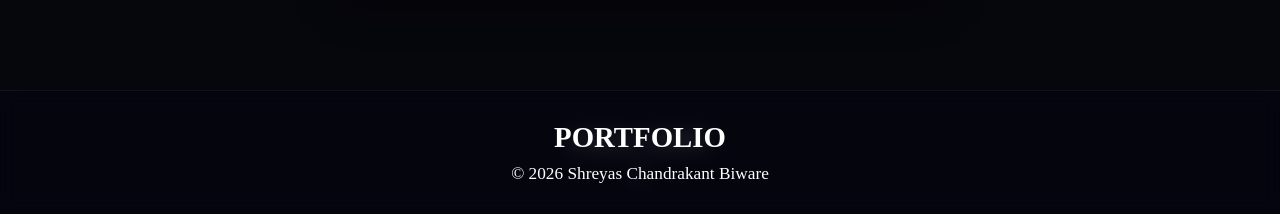
==== commit a9198d4f: "Update index.html" ====
--- a/index.html
+++ b/index.html
@@ -66,10 +66,10 @@
         <section id="about" class="about section-padding hidden">
             <h2 class="section-title">About Me</h2>
             <div class="about-content glass">
-                <p style="margin-bottom: 25px;">I am a B.Tech Information Technology student at NMIMS University with a
+                <p style="margin-bottom: 35px;">I am a B.Tech Information Technology student at NMIMS University with a
                     strong passion for technology, design, and innovation. I enjoy designing intuitive user experiences
                     and developing efficient, user-friendly software solutions that solve real-world problems.</p>
-                <p style="margin-bottom: 25px;">I am driven by continuous learning and a desire to grow, constantly
+                <p style="margin-bottom: 35px;">I am driven by continuous learning and a desire to grow, constantly
                     exploring new technologies to stay ahead in the evolving tech landscape. With a creative mindset,
                     strong problem-solving skills, and leadership qualities, I aim to transform ideas into impactful
                     digital experiences.</p>
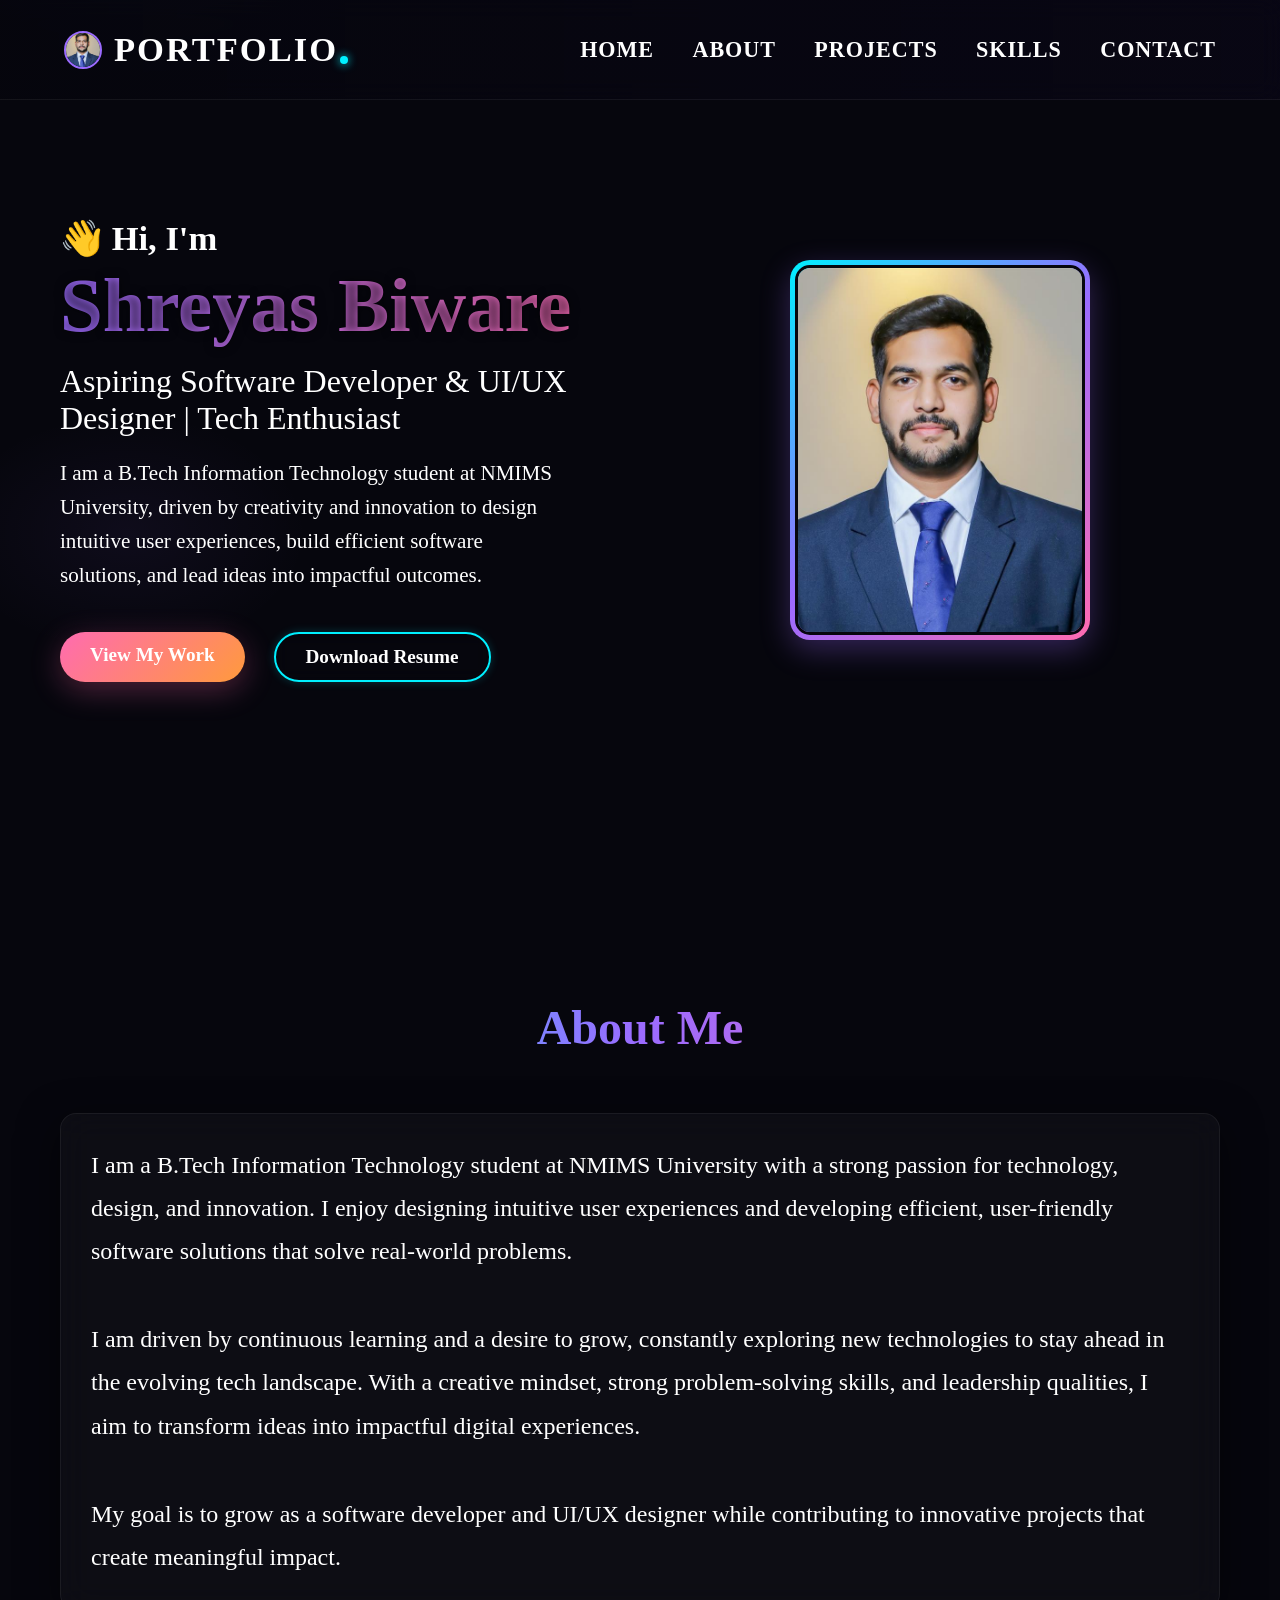
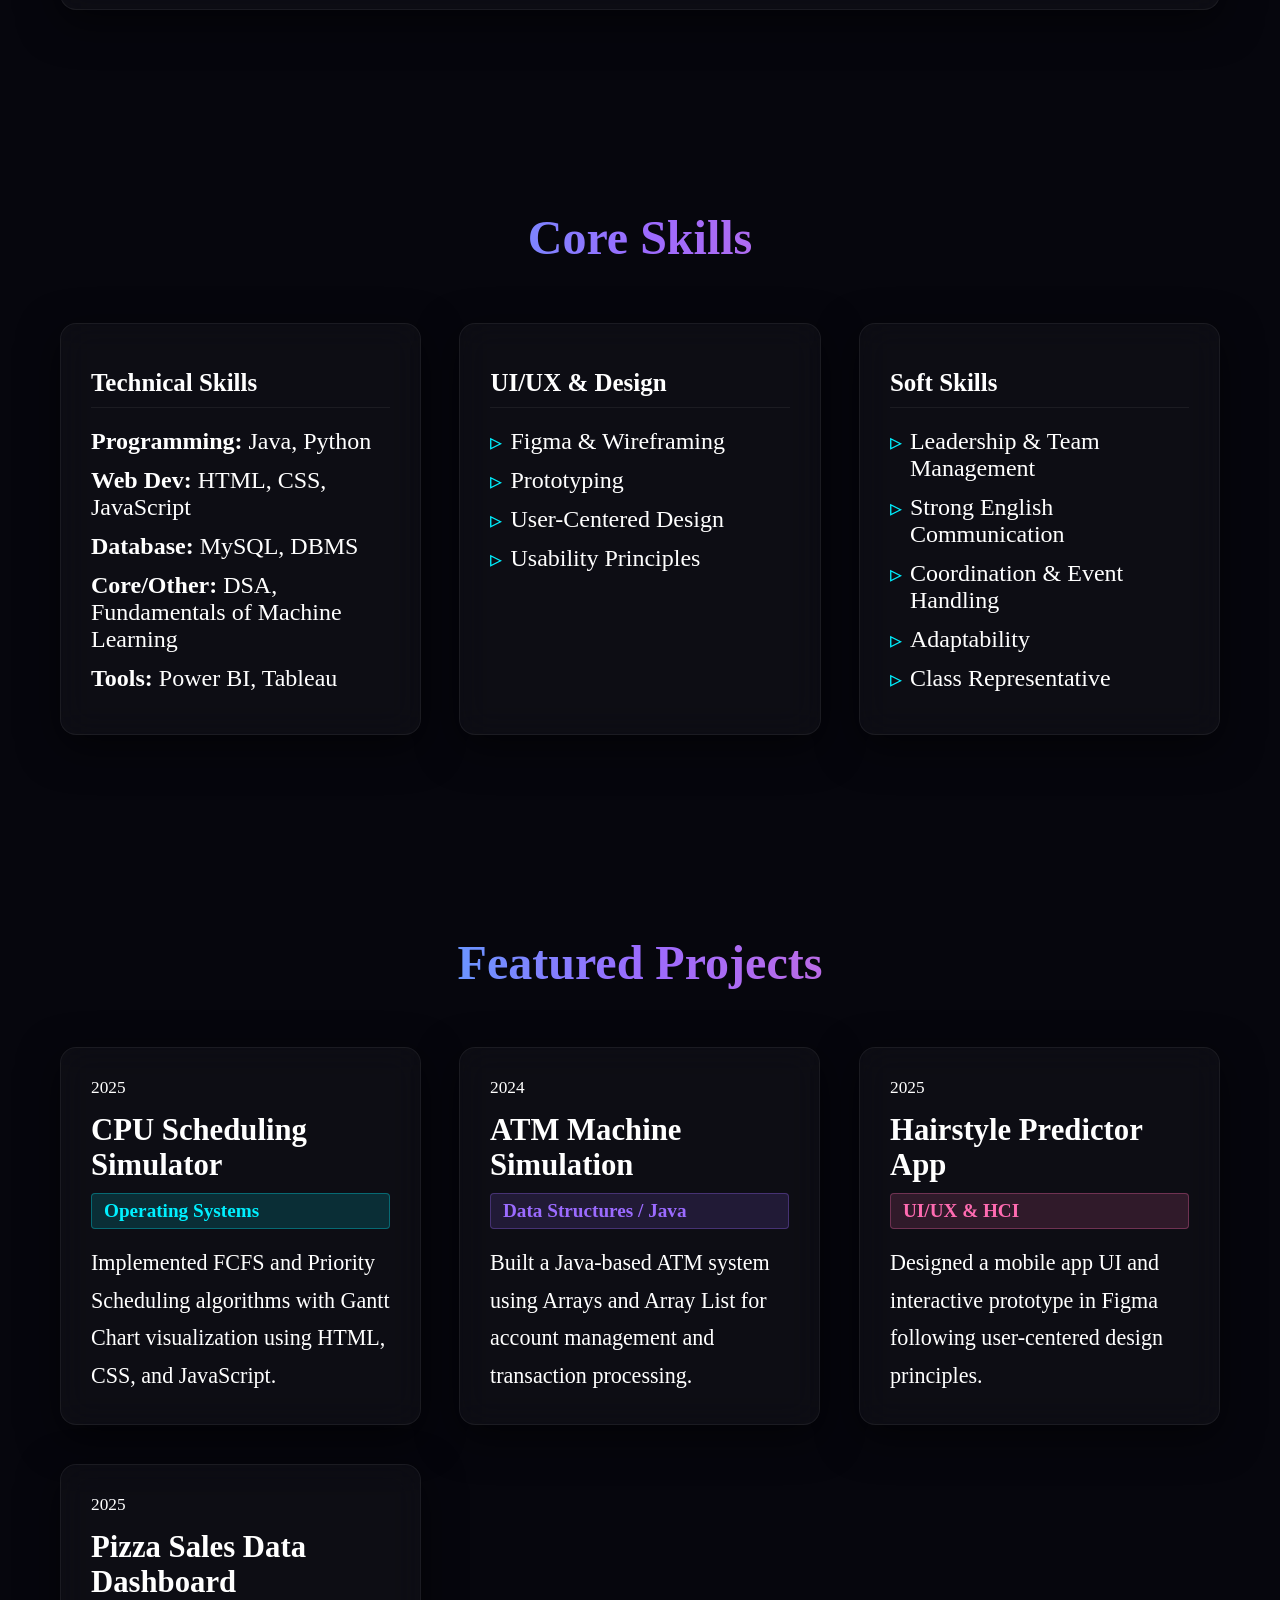
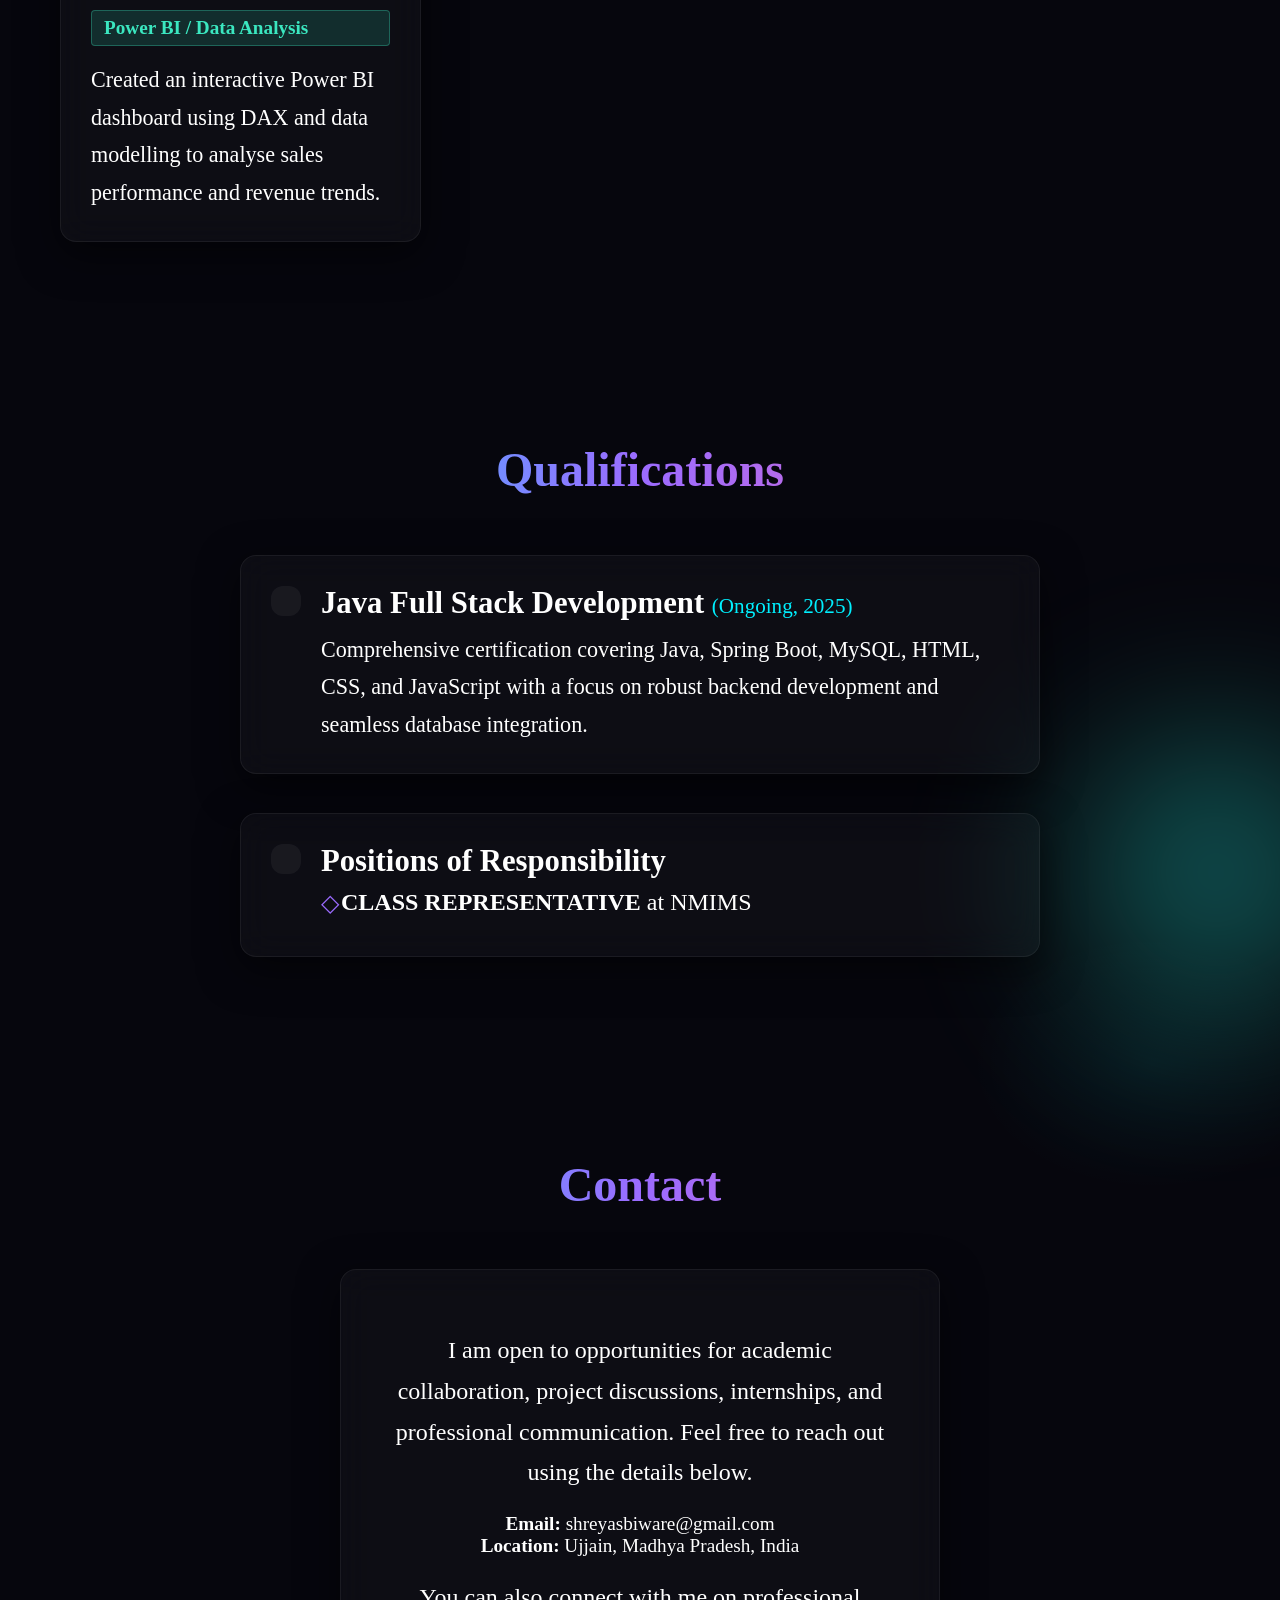
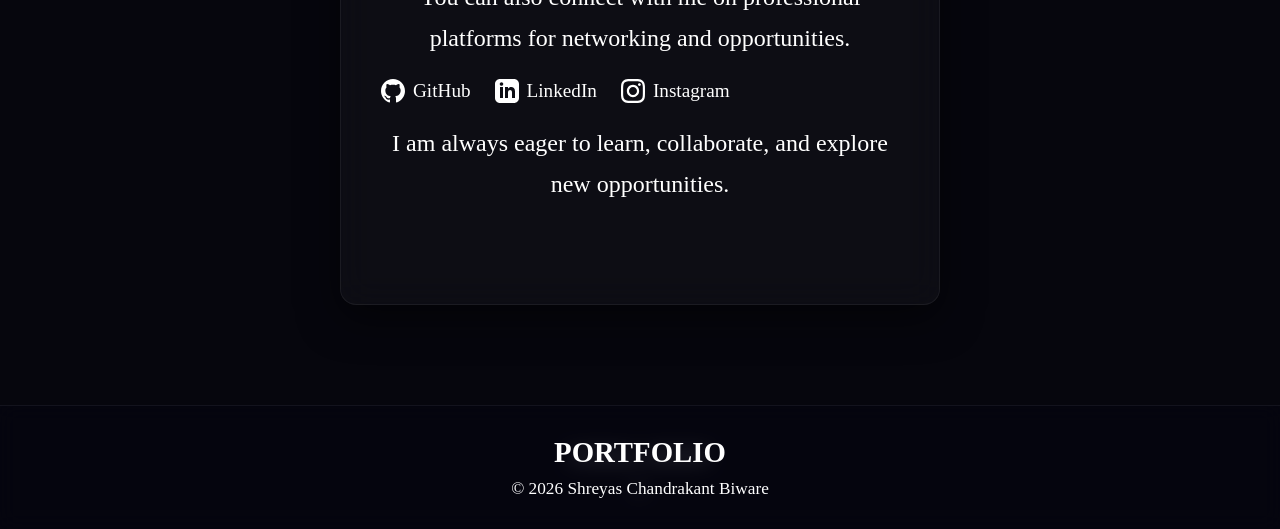
==== commit 074786ad: "Update paragraph margins in About Me section" ====
--- a/index.html
+++ b/index.html
@@ -66,10 +66,10 @@
         <section id="about" class="about section-padding hidden">
             <h2 class="section-title">About Me</h2>
             <div class="about-content glass">
-                <p style="margin-bottom: 35px;">I am a B.Tech Information Technology student at NMIMS University with a
+                <p style="margin-bottom: 45px;">I am a B.Tech Information Technology student at NMIMS University with a
                     strong passion for technology, design, and innovation. I enjoy designing intuitive user experiences
                     and developing efficient, user-friendly software solutions that solve real-world problems.</p>
-                <p style="margin-bottom: 35px;">I am driven by continuous learning and a desire to grow, constantly
+                <p style="margin-bottom: 45px;">I am driven by continuous learning and a desire to grow, constantly
                     exploring new technologies to stay ahead in the evolving tech landscape. With a creative mindset,
                     strong problem-solving skills, and leadership qualities, I aim to transform ideas into impactful
                     digital experiences.</p>
--- a/style.css
+++ b/style.css
@@ -370,6 +370,17 @@
     60% { transform: translateY(-5px) translateX(-50%); }
 }
 
+/* About Section */
+.about-content {
+    padding: 30px;
+}
+
+.about-content p {
+    font-size: 1.25rem;
+    line-height: 1.8;
+    color: var(--text-secondary);
+}
+
 /* Timeline (Education) */
 .timeline {
     position: relative;
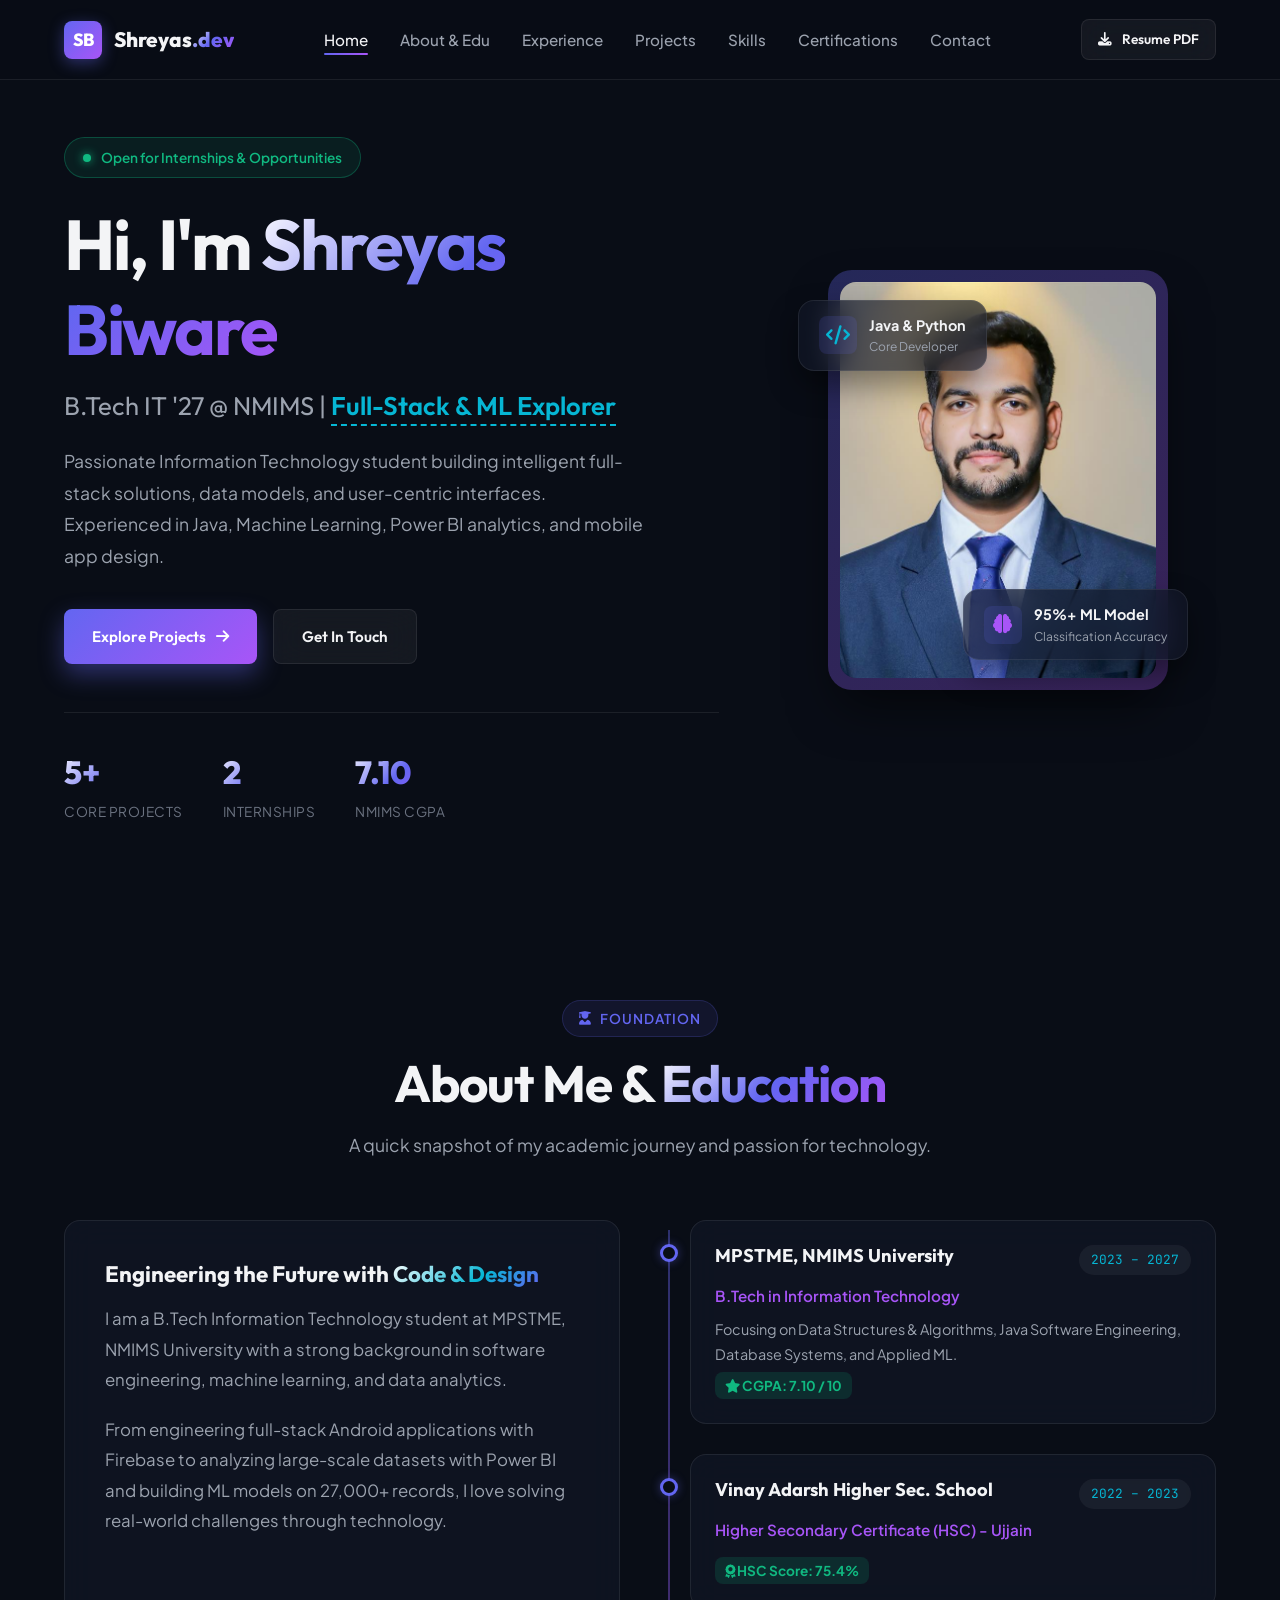
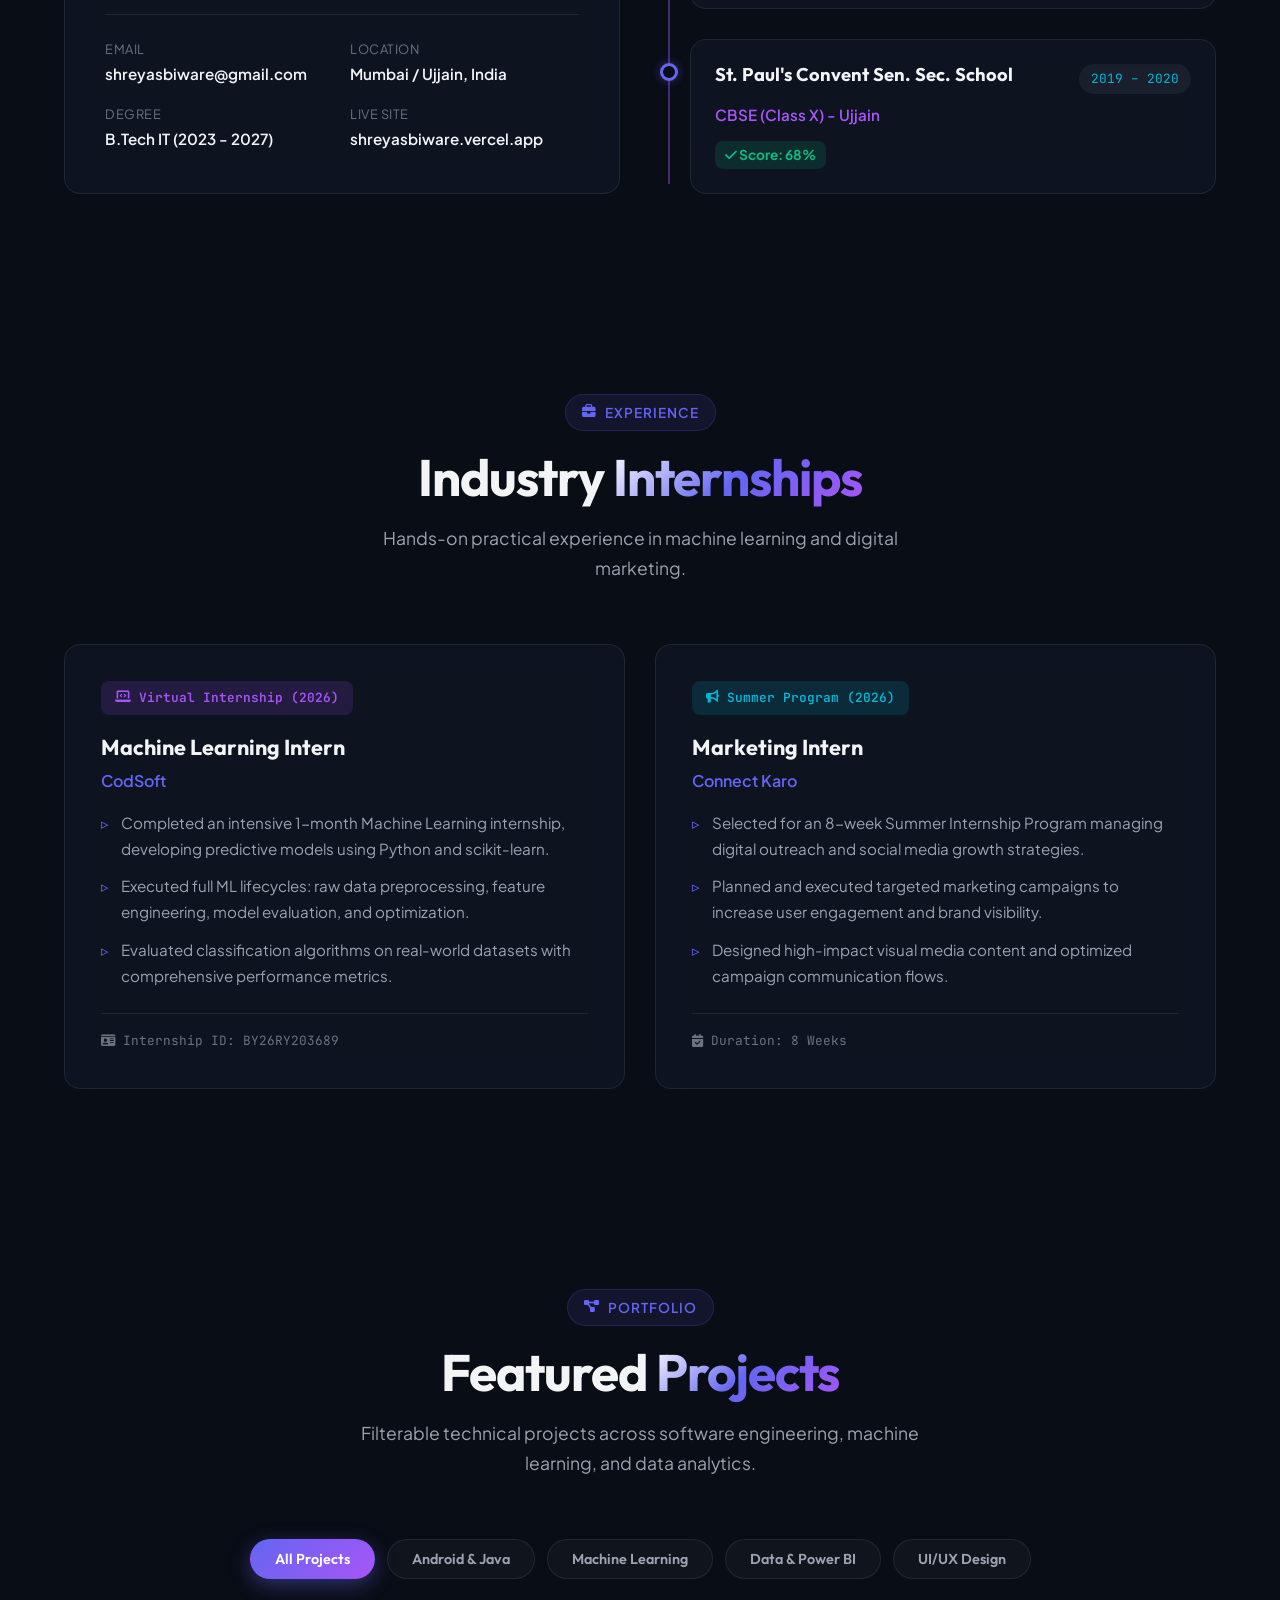
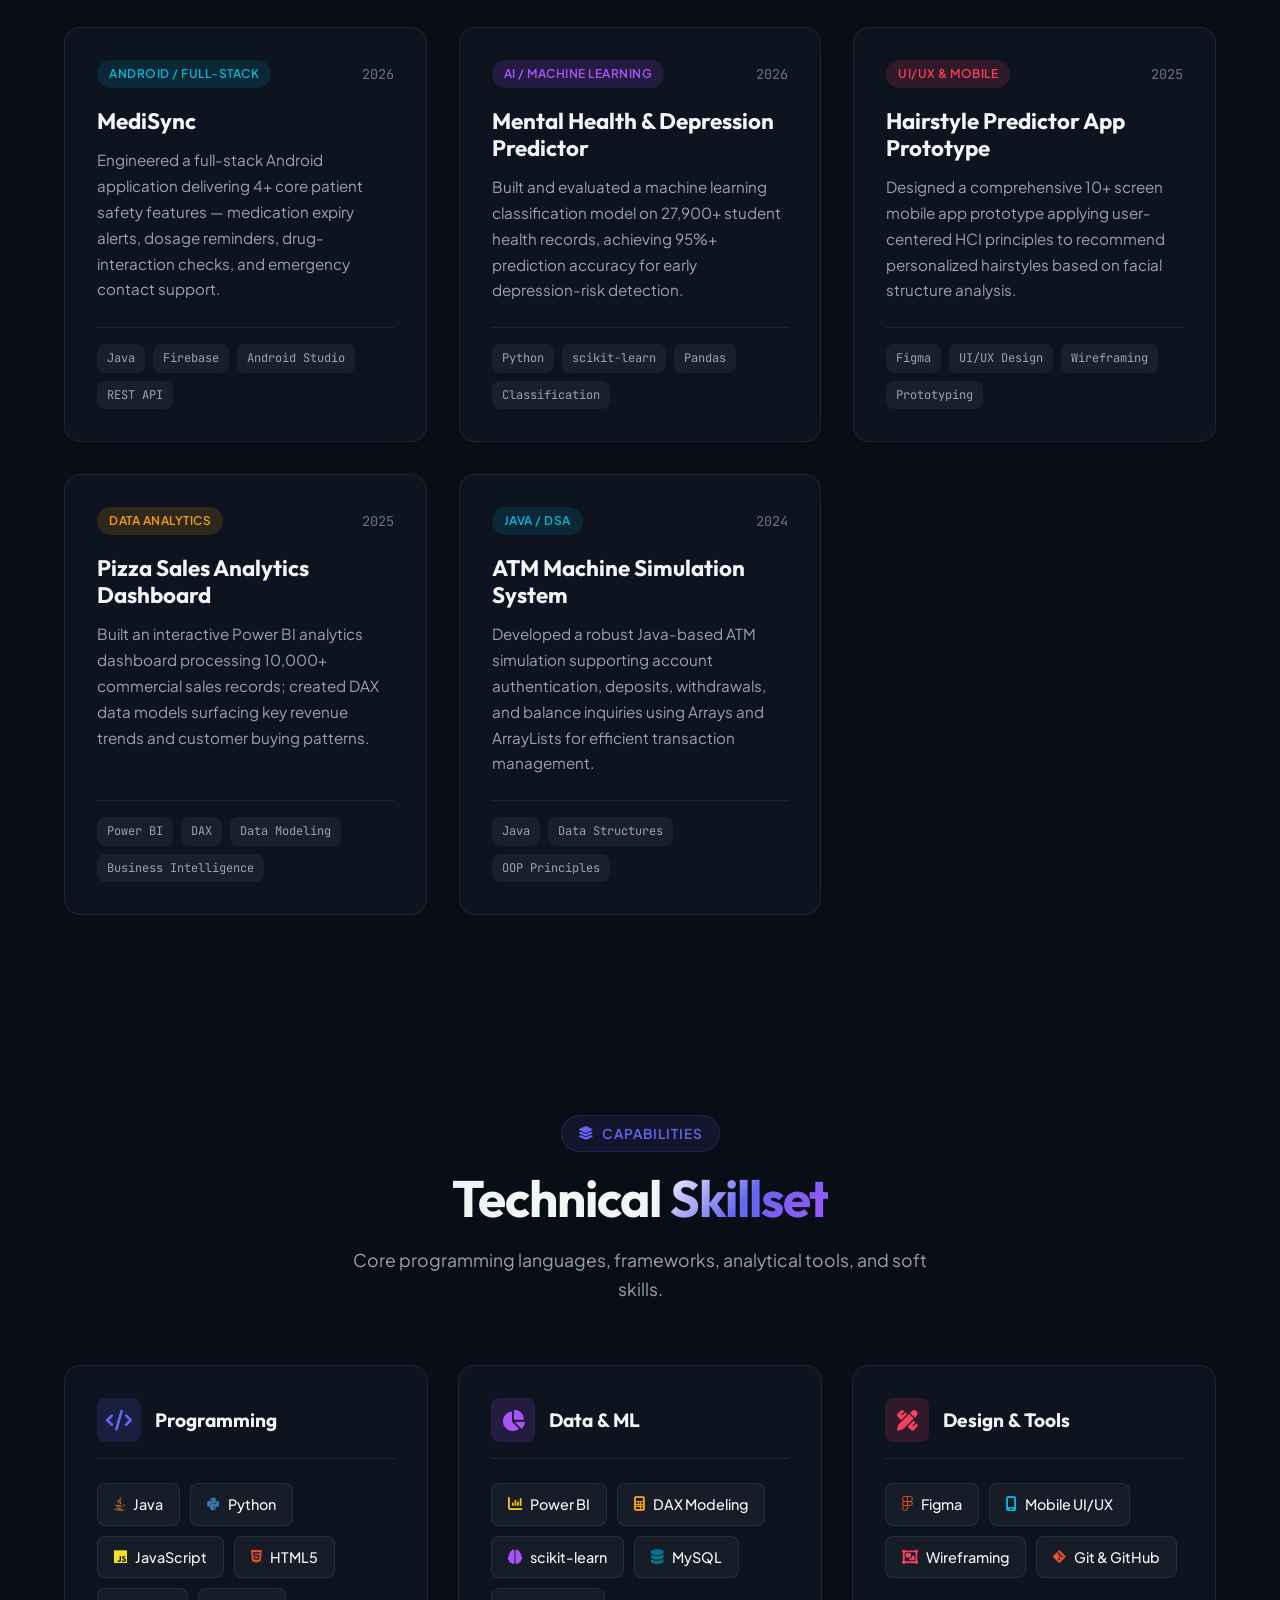
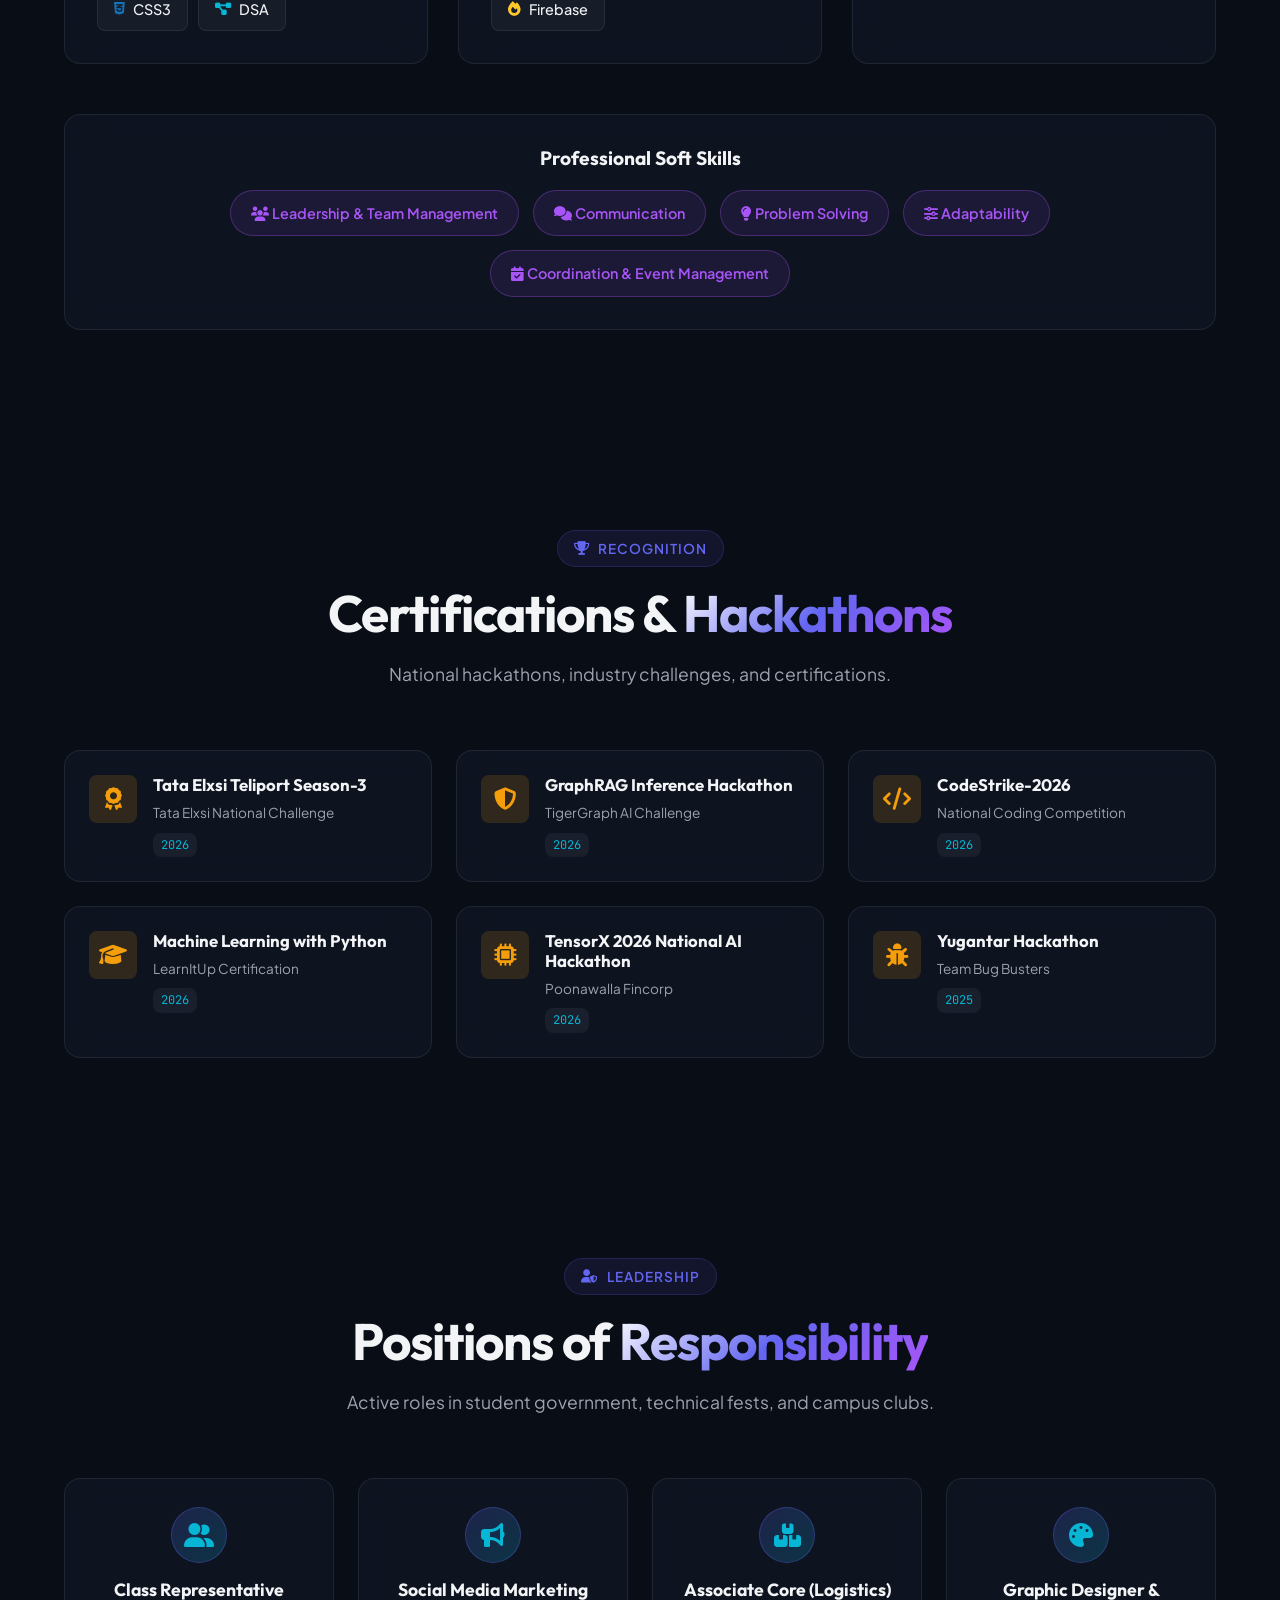
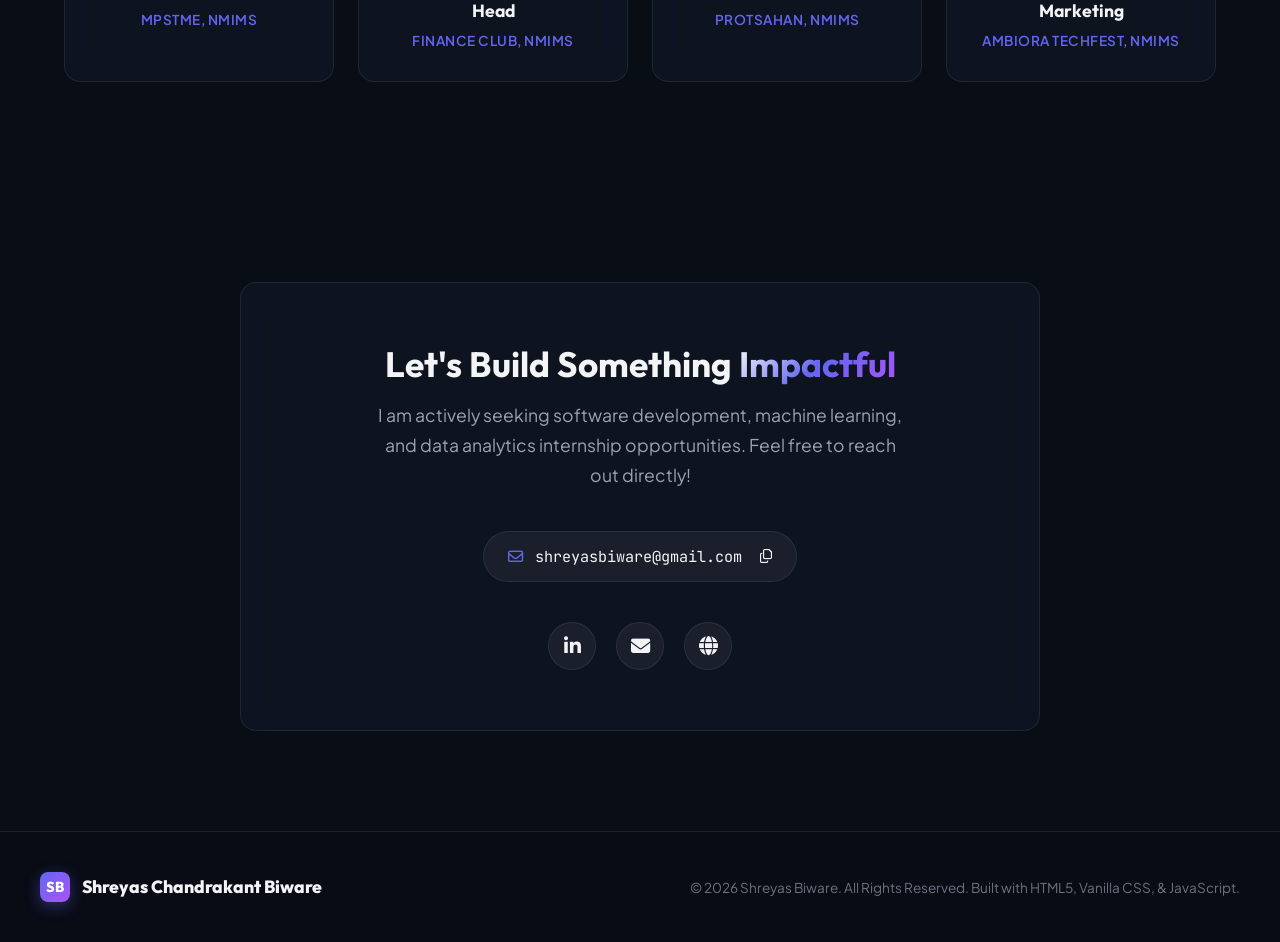
==== commit feb4d2ef: "Add files via upload" ====
--- a/index.html
+++ b/index.html
@@ -4,234 +4,612 @@
 <head>
     <meta charset="UTF-8">
     <meta name="viewport" content="width=device-width, initial-scale=1.0">
-    <title>Shreyas Chandrakant Biware | Portfolio</title>
+    <title>Shreyas Chandrakant Biware | Developer & Tech Specialist</title>
     <meta name="description"
-        content="Portfolio of Shreyas Chandrakant Biware, B.Tech IT Student '27 at NMIMS University.">
+        content="Portfolio of Shreyas Chandrakant Biware, B.Tech IT Student '27 at NMIMS University specializing in Java, ML, Analytics, and UI/UX Design.">
+    <meta name="keywords" content="Shreyas Biware, Shreyas Chandrakant Biware, NMIMS, MPSTME, Software Developer, Java, Machine Learning, Power BI, Portfolio">
+    
+    <!-- Open Graph / Social Media -->
+    <meta property="og:title" content="Shreyas Chandrakant Biware | Portfolio">
+    <meta property="og:description" content="Explore projects, internships, education, and technical skills of Shreyas Biware.">
+    <meta property="og:type" content="website">
+
+    <!-- Fonts & Icons -->
     <link rel="preconnect" href="https://fonts.googleapis.com">
     <link rel="preconnect" href="https://fonts.gstatic.com" crossorigin>
-    <link href="https://fonts.googleapis.com/css2?family=Inter:wght@300;400;500;600;700&display=swap" rel="stylesheet">
-    <link rel="stylesheet" href="style.css?version=1.1">
+    <link href="https://fonts.googleapis.com/css2?family=JetBrains+Mono:wght@400;500;600&family=Outfit:wght@400;500;600;700;800&family=Plus+Jakarta+Sans:wght@300;400;500;600;700&display=swap" rel="stylesheet">
+    <link rel="stylesheet" href="https://cdnjs.cloudflare.com/ajax/libs/font-awesome/6.5.1/css/all.min.css">
+    
+    <link rel="stylesheet" href="style.css?v=2.0">
     <link rel="icon" type="image/jpeg" href="./Media.jpg">
 </head>
 
 <body>
-    <div class="blob blob-1"></div>
-    <div class="blob blob-2"></div>
-
-    <nav class="glass-nav">
-        <div class="logo" style="display: flex; align-items: center; gap: 12px;">
-            <img src="./Media.jpg" alt="Profile Logo"
-                style="height: 38px; width: 38px; border-radius: 50%; object-fit: cover; border: 2px solid var(--accent-purple);">
-            PORTFOLIO
-        </div>
-        <ul class="nav-links">
-            <li><a href="#home">Home</a></li>
-            <li><a href="#about">About</a></li>
-            <li><a href="#projects">Projects</a></li>
-            <li><a href="#skills">Skills</a></li>
-            <li><a href="#contact">Contact</a></li>
-        </ul>
-        <div class="burger" id="burger">
-            <div class="line1"></div>
-            <div class="line2"></div>
-            <div class="line3"></div>
+
+    <!-- Ambient Glowing Background Grid -->
+    <div class="ambient-bg">
+        <div class="ambient-glow-1"></div>
+        <div class="ambient-glow-2"></div>
+        <div class="ambient-grid"></div>
+    </div>
+
+    <!-- Navigation Bar -->
+    <nav class="navbar" id="navbar">
+        <div class="nav-container">
+            <a href="#home" class="logo">
+                <span class="logo-badge">SB</span>
+                <span>Shreyas<span class="gradient-text">.dev</span></span>
+            </a>
+
+            <ul class="nav-links" id="nav-links">
+                <li><a href="#home" class="active">Home</a></li>
+                <li><a href="#about">About & Edu</a></li>
+                <li><a href="#experience">Experience</a></li>
+                <li><a href="#projects">Projects</a></li>
+                <li><a href="#skills">Skills</a></li>
+                <li><a href="#certifications">Certifications</a></li>
+                <li><a href="#contact">Contact</a></li>
+            </ul>
+
+            <div class="nav-actions">
+                <a href="RESUME%20SHREYAS.pdf" class="btn btn-secondary btn-sm" download>
+                    <i class="fa-solid fa-download"></i> Resume PDF
+                </a>
+                <button class="mobile-toggle" id="mobile-toggle" aria-label="Toggle Menu">
+                    <i class="fa-solid fa-bars"></i>
+                </button>
+            </div>
         </div>
     </nav>
 
+    <!-- Main Content -->
     <main>
-        <section id="home" class="hero section-padding">
-            <div class="hero-content">
-                <div class="greeting">👋 Hi, I'm</div>
-                <h1 class="header-name">Shreyas Biware</h1>
-                <h2 class="role">Aspiring Software Developer & UI/UX Designer | Tech Enthusiast</h2>
-                <p class="summary">I am a B.Tech Information Technology student at NMIMS University, driven by
-                    creativity and innovation to design intuitive user experiences, build efficient software solutions,
-                    and lead ideas into impactful outcomes.</p>
-                <div class="hero-cta">
-                    <a href="#projects" class="btn primary-btn">View My Work</a>
-                    <a href="RESUME%20SHREYAS.pdf" class="btn secondary-btn" download>Download Resume</a>
-                </div>
-            </div>
-            <div class="hero-image">
-                <div class="image-container">
-                    <img src="./Media.jpg" alt="Shreyas Chandrakant Biware Avatar" class="profile-rect">
-                </div>
-            </div>
-            <div class="scroll-indicator">
-                <span>Scroll Down</span>
-                <div class="arrow">↓</div>
-            </div>
-        </section>
-
-        <section id="about" class="about section-padding hidden">
-            <h2 class="section-title">About Me</h2>
-            <div class="about-content glass">
-                <p style="margin-bottom: 45px;">I am a B.Tech Information Technology student at NMIMS University with a
-                    strong passion for technology, design, and innovation. I enjoy designing intuitive user experiences
-                    and developing efficient, user-friendly software solutions that solve real-world problems.</p>
-                <p style="margin-bottom: 45px;">I am driven by continuous learning and a desire to grow, constantly
-                    exploring new technologies to stay ahead in the evolving tech landscape. With a creative mindset,
-                    strong problem-solving skills, and leadership qualities, I aim to transform ideas into impactful
-                    digital experiences.</p>
-                <p>My goal is to grow as a software developer and UI/UX designer while contributing to innovative
-                    projects that create meaningful impact.</p>
-            </div>
-        </section>
-
-        <section id="skills" class="skills section-padding hidden">
-            <h2 class="section-title">Core Skills</h2>
-            <div class="skills-container">
-                <div class="skill-category glass">
-                    <div class="skill-icon"></div>
-                    <h3>Technical Skills</h3>
-                    <ul class="skill-list">
-                        <li><span class="skill-label">Programming:</span> Java, Python</li>
-                        <li><span class="skill-label">Web Dev:</span> HTML, CSS, JavaScript</li>
-                        <li><span class="skill-label">Database:</span> MySQL, DBMS</li>
-                        <li><span class="skill-label">Core/Other:</span> DSA, Fundamentals of Machine Learning</li>
-                        <li><span class="skill-label">Tools:</span> Power BI, Tableau</li>
-                    </ul>
-                </div>
-                <div class="skill-category glass">
-                    <div class="skill-icon"></div>
-                    <h3>UI/UX & Design</h3>
-                    <ul class="skill-list unstyled">
-                        <li>Figma & Wireframing</li>
-                        <li>Prototyping</li>
-                        <li>User-Centered Design</li>
-                        <li>Usability Principles</li>
-                    </ul>
-                </div>
-                <div class="skill-category glass">
-                    <div class="skill-icon"></div>
-                    <h3>Soft Skills</h3>
-                    <ul class="skill-list unstyled">
-                        <li>Leadership & Team Management</li>
-                        <li>Strong English Communication</li>
-                        <li>Coordination & Event Handling</li>
-                        <li>Adaptability</li>
-                        <li>Class Representative</li>
-                    </ul>
-                </div>
-            </div>
-        </section>
-
-        <section id="projects" class="projects section-padding hidden">
-            <h2 class="section-title">Featured Projects</h2>
-            <div class="project-grid">
-                <div class="project-card glass hover-lift">
-                    <div class="project-header">
+        <!-- Hero Section -->
+        <section id="home" class="hero section-container">
+            <div class="hero-grid">
+                <div class="hero-content">
+                    <div class="hero-badge">
+                        <span class="pulse-dot"></span>
+                        <span>Open for Internships & Opportunities</span>
+                    </div>
+
+                    <h1 class="hero-title">
+                        Hi, I'm <span class="gradient-text">Shreyas Biware</span>
+                    </h1>
+
+                    <h2 class="hero-subtitle">
+                        B.Tech IT '27 @ NMIMS | <span class="typing-highlight" id="typing-text">Full-Stack & ML Explorer</span>
+                    </h2>
+
+                    <p class="hero-description">
+                        Passionate Information Technology student building intelligent full-stack solutions, data models, and user-centric interfaces. Experienced in Java, Machine Learning, Power BI analytics, and mobile app design.
+                    </p>
+
+                    <div class="hero-cta">
+                        <a href="#projects" class="btn btn-primary">
+                            Explore Projects <i class="fa-solid fa-arrow-right"></i>
+                        </a>
+                        <a href="#contact" class="btn btn-secondary">
+                            Get In Touch
+                        </a>
+                    </div>
+
+                    <div class="hero-stats">
+                        <div class="stat-item">
+                            <span class="stat-number gradient-text" data-target="5">5+</span>
+                            <span class="stat-label">Core Projects</span>
+                        </div>
+                        <div class="stat-item">
+                            <span class="stat-number gradient-text" data-target="2">2</span>
+                            <span class="stat-label">Internships</span>
+                        </div>
+                        <div class="stat-item">
+                            <span class="stat-number gradient-text">7.10</span>
+                            <span class="stat-label">NMIMS CGPA</span>
+                        </div>
+                    </div>
+                </div>
+
+                <div class="hero-visual">
+                    <div class="avatar-wrapper">
+                        <div class="avatar-img-container">
+                            <img src="./Media.jpg" alt="Shreyas Chandrakant Biware" class="profile-avatar">
+                        </div>
+
+                        <!-- Floating Badges -->
+                        <div class="floating-badge badge-1">
+                            <div class="badge-icon" style="color: var(--accent-cyan);">
+                                <i class="fa-solid fa-code"></i>
+                            </div>
+                            <div>
+                                <div class="badge-text-primary">Java & Python</div>
+                                <div class="badge-text-secondary">Core Developer</div>
+                            </div>
+                        </div>
+
+                        <div class="floating-badge badge-2">
+                            <div class="badge-icon" style="color: var(--secondary);">
+                                <i class="fa-solid fa-brain"></i>
+                            </div>
+                            <div>
+                                <div class="badge-text-primary">95%+ ML Model</div>
+                                <div class="badge-text-secondary">Classification Accuracy</div>
+                            </div>
+                        </div>
+                    </div>
+                </div>
+            </div>
+        </section>
+
+        <!-- About & Education Section -->
+        <section id="about" class="section-container hidden-element">
+            <div class="section-header">
+                <span class="section-tag"><i class="fa-solid fa-user-graduate"></i> Foundation</span>
+                <h2 class="section-title">About Me & <span class="gradient-text">Education</span></h2>
+                <p class="section-subtitle">A quick snapshot of my academic journey and passion for technology.</p>
+            </div>
+
+            <div class="about-grid">
+                <!-- Bio Card -->
+                <div class="glass-card about-bio-card">
+                    <div>
+                        <h3 class="timeline-title" style="font-size: 1.4rem; margin-bottom: 16px;">
+                            Engineering the Future with <span class="gradient-text-cyan">Code & Design</span>
+                        </h3>
+                        <p>
+                            I am a B.Tech Information Technology student at MPSTME, NMIMS University with a strong background in software engineering, machine learning, and data analytics.
+                        </p>
+                        <p>
+                            From engineering full-stack Android applications with Firebase to analyzing large-scale datasets with Power BI and building ML models on 27,000+ records, I love solving real-world challenges through technology.
+                        </p>
+                    </div>
+
+                    <div class="quick-details">
+                        <div class="detail-item">
+                            <span>Email</span>
+                            <span>shreyasbiware@gmail.com</span>
+                        </div>
+                        <div class="detail-item">
+                            <span>Location</span>
+                            <span>Mumbai / Ujjain, India</span>
+                        </div>
+                        <div class="detail-item">
+                            <span>Degree</span>
+                            <span>B.Tech IT (2023 - 2027)</span>
+                        </div>
+                        <div class="detail-item">
+                            <span>Live Site</span>
+                            <span>shreyasbiware.vercel.app</span>
+                        </div>
+                    </div>
+                </div>
+
+                <!-- Education Timeline -->
+                <div class="timeline">
+                    <!-- Education 1 -->
+                    <div class="timeline-item">
+                        <div class="timeline-dot"></div>
+                        <div class="glass-card timeline-card">
+                            <div class="timeline-header">
+                                <h3 class="timeline-title">MPSTME, NMIMS University</h3>
+                                <span class="timeline-period">2023 – 2027</span>
+                            </div>
+                            <div class="timeline-subtitle">B.Tech in Information Technology</div>
+                            <p style="font-size: 0.9rem; color: var(--text-secondary);">Focusing on Data Structures & Algorithms, Java Software Engineering, Database Systems, and Applied ML.</p>
+                            <span class="timeline-grade"><i class="fa-solid fa-star"></i> CGPA: 7.10 / 10</span>
+                        </div>
+                    </div>
+
+                    <!-- Education 2 -->
+                    <div class="timeline-item">
+                        <div class="timeline-dot"></div>
+                        <div class="glass-card timeline-card">
+                            <div class="timeline-header">
+                                <h3 class="timeline-title">Vinay Adarsh Higher Sec. School</h3>
+                                <span class="timeline-period">2022 – 2023</span>
+                            </div>
+                            <div class="timeline-subtitle">Higher Secondary Certificate (HSC) - Ujjain</div>
+                            <span class="timeline-grade"><i class="fa-solid fa-award"></i> HSC Score: 75.4%</span>
+                        </div>
+                    </div>
+
+                    <!-- Education 3 -->
+                    <div class="timeline-item">
+                        <div class="timeline-dot"></div>
+                        <div class="glass-card timeline-card">
+                            <div class="timeline-header">
+                                <h3 class="timeline-title">St. Paul's Convent Sen. Sec. School</h3>
+                                <span class="timeline-period">2019 – 2020</span>
+                            </div>
+                            <div class="timeline-subtitle">CBSE (Class X) - Ujjain</div>
+                            <span class="timeline-grade"><i class="fa-solid fa-check"></i> Score: 68%</span>
+                        </div>
+                    </div>
+                </div>
+            </div>
+        </section>
+
+        <!-- Experience / Internships Section -->
+        <section id="experience" class="section-container hidden-element">
+            <div class="section-header">
+                <span class="section-tag"><i class="fa-solid fa-briefcase"></i> Experience</span>
+                <h2 class="section-title">Industry <span class="gradient-text">Internships</span></h2>
+                <p class="section-subtitle">Hands-on practical experience in machine learning and digital marketing.</p>
+            </div>
+
+            <div class="experience-grid">
+                <!-- Internship 1 -->
+                <div class="glass-card experience-card">
+                    <div>
+                        <div class="experience-badge">
+                            <i class="fa-solid fa-laptop-code"></i> Virtual Internship (2026)
+                        </div>
+                        <h3>Machine Learning Intern</h3>
+                        <div class="experience-company">CodSoft</div>
+                        <ul>
+                            <li>Completed an intensive 1-month Machine Learning internship, developing predictive models using Python and scikit-learn.</li>
+                            <li>Executed full ML lifecycles: raw data preprocessing, feature engineering, model evaluation, and optimization.</li>
+                            <li>Evaluated classification algorithms on real-world datasets with comprehensive performance metrics.</li>
+                        </ul>
+                    </div>
+                    <div class="internship-id">
+                        <i class="fa-solid fa-id-card"></i> Internship ID: BY26RY203689
+                    </div>
+                </div>
+
+                <!-- Internship 2 -->
+                <div class="glass-card experience-card">
+                    <div>
+                        <div class="experience-badge" style="background: rgba(6, 182, 212, 0.15); color: var(--accent-cyan);">
+                            <i class="fa-solid fa-bullhorn"></i> Summer Program (2026)
+                        </div>
+                        <h3>Marketing Intern</h3>
+                        <div class="experience-company">Connect Karo</div>
+                        <ul>
+                            <li>Selected for an 8-week Summer Internship Program managing digital outreach and social media growth strategies.</li>
+                            <li>Planned and executed targeted marketing campaigns to increase user engagement and brand visibility.</li>
+                            <li>Designed high-impact visual media content and optimized campaign communication flows.</li>
+                        </ul>
+                    </div>
+                    <div class="internship-id">
+                        <i class="fa-solid fa-calendar-check"></i> Duration: 8 Weeks
+                    </div>
+                </div>
+            </div>
+        </section>
+
+        <!-- Featured Projects Section -->
+        <section id="projects" class="section-container hidden-element">
+            <div class="section-header">
+                <span class="section-tag"><i class="fa-solid fa-diagram-project"></i> Portfolio</span>
+                <h2 class="section-title">Featured <span class="gradient-text">Projects</span></h2>
+                <p class="section-subtitle">Filterable technical projects across software engineering, machine learning, and data analytics.</p>
+            </div>
+
+            <!-- Tab Filters -->
+            <div class="filter-tabs">
+                <button class="filter-btn active" data-filter="all">All Projects</button>
+                <button class="filter-btn" data-filter="android">Android & Java</button>
+                <button class="filter-btn" data-filter="ml">Machine Learning</button>
+                <button class="filter-btn" data-filter="data">Data & Power BI</button>
+                <button class="filter-btn" data-filter="design">UI/UX Design</button>
+            </div>
+
+            <!-- Project Cards Grid -->
+            <div class="projects-grid" id="projects-grid">
+
+                <!-- Project 1: MediSync -->
+                <div class="glass-card project-card" data-category="android">
+                    <div class="project-top">
+                        <span class="project-category-tag">Android / Full-Stack</span>
+                        <span class="project-year">2026</span>
+                    </div>
+                    <h3 class="project-title">MediSync</h3>
+                    <p class="project-desc">
+                        Engineered a full-stack Android application delivering 4+ core patient safety features — medication expiry alerts, dosage reminders, drug-interaction checks, and emergency contact support.
+                    </p>
+                    <div class="tech-tags">
+                        <span class="tech-tag">Java</span>
+                        <span class="tech-tag">Firebase</span>
+                        <span class="tech-tag">Android Studio</span>
+                        <span class="tech-tag">REST API</span>
+                    </div>
+                </div>
+
+                <!-- Project 2: Mental Health & Depression Predictor -->
+                <div class="glass-card project-card" data-category="ml">
+                    <div class="project-top">
+                        <span class="project-category-tag" style="background: rgba(168, 85, 247, 0.15); color: var(--secondary);">AI / Machine Learning</span>
+                        <span class="project-year">2026</span>
+                    </div>
+                    <h3 class="project-title">Mental Health & Depression Predictor</h3>
+                    <p class="project-desc">
+                        Built and evaluated a machine learning classification model on 27,900+ student health records, achieving 95%+ prediction accuracy for early depression-risk detection.
+                    </p>
+                    <div class="tech-tags">
+                        <span class="tech-tag">Python</span>
+                        <span class="tech-tag">scikit-learn</span>
+                        <span class="tech-tag">Pandas</span>
+                        <span class="tech-tag">Classification</span>
+                    </div>
+                </div>
+
+                <!-- Project 3: Hairstyle Predictor App -->
+                <div class="glass-card project-card" data-category="design">
+                    <div class="project-top">
+                        <span class="project-category-tag" style="background: rgba(244, 63, 94, 0.15); color: var(--accent-pink);">UI/UX & Mobile</span>
                         <span class="project-year">2025</span>
                     </div>
-                    <h3>CPU Scheduling Simulator</h3>
-                    <p class="tag cyan-tag">Operating Systems</p>
-                    <p>Implemented FCFS and Priority Scheduling algorithms with Gantt Chart visualization using HTML,
-                        CSS, and JavaScript.</p>
-                </div>
-                <div class="project-card glass hover-lift">
-                    <div class="project-header">
+                    <h3 class="project-title">Hairstyle Predictor App Prototype</h3>
+                    <p class="project-desc">
+                        Designed a comprehensive 10+ screen mobile app prototype applying user-centered HCI principles to recommend personalized hairstyles based on facial structure analysis.
+                    </p>
+                    <div class="tech-tags">
+                        <span class="tech-tag">Figma</span>
+                        <span class="tech-tag">UI/UX Design</span>
+                        <span class="tech-tag">Wireframing</span>
+                        <span class="tech-tag">Prototyping</span>
+                    </div>
+                </div>
+
+                <!-- Project 4: Pizza Sales Analytics Dashboard -->
+                <div class="glass-card project-card" data-category="data">
+                    <div class="project-top">
+                        <span class="project-category-tag" style="background: rgba(245, 158, 11, 0.15); color: var(--accent-gold);">Data Analytics</span>
+                        <span class="project-year">2025</span>
+                    </div>
+                    <h3 class="project-title">Pizza Sales Analytics Dashboard</h3>
+                    <p class="project-desc">
+                        Built an interactive Power BI analytics dashboard processing 10,000+ commercial sales records; created DAX data models surfacing key revenue trends and customer buying patterns.
+                    </p>
+                    <div class="tech-tags">
+                        <span class="tech-tag">Power BI</span>
+                        <span class="tech-tag">DAX</span>
+                        <span class="tech-tag">Data Modeling</span>
+                        <span class="tech-tag">Business Intelligence</span>
+                    </div>
+                </div>
+
+                <!-- Project 5: ATM Machine Simulation -->
+                <div class="glass-card project-card" data-category="android">
+                    <div class="project-top">
+                        <span class="project-category-tag">Java / DSA</span>
                         <span class="project-year">2024</span>
                     </div>
-                    <h3>ATM Machine Simulation</h3>
-                    <p class="tag purple-tag">Data Structures / Java</p>
-                    <p>Built a Java-based ATM system using Arrays and Array List for account management and transaction
-                        processing.</p>
-                </div>
-                <div class="project-card glass hover-lift">
-                    <div class="project-header">
-                        <span class="project-year">2025</span>
-                    </div>
-                    <h3>Hairstyle Predictor App</h3>
-                    <p class="tag pink-tag">UI/UX & HCI</p>
-                    <p>Designed a mobile app UI and interactive prototype in Figma following user-centered design
-                        principles.</p>
-                </div>
-                <div class="project-card glass hover-lift">
-                    <div class="project-header">
-                        <span class="project-year">2025</span>
-                    </div>
-                    <h3>Pizza Sales Data Dashboard</h3>
-                    <p class="tag blue-tag">Power BI / Data Analysis</p>
-                    <p>Created an interactive Power BI dashboard using DAX and data modelling to analyse sales
-                        performance and revenue trends.</p>
-                </div>
-            </div>
-        </section>
-
-        <section id="achievements" class="achievements section-padding hidden">
-            <h2 class="section-title">Qualifications</h2>
-            <div class="achievements-container">
-                <div class="achievement-card glass">
-                    <div class="achievement-icon"></div>
-                    <div class="achievement-content">
-                        <h3>Java Full Stack Development <span class="ongoing">(Ongoing, 2025)</span></h3>
-                        <p>Comprehensive certification covering Java, Spring Boot, MySQL, HTML, CSS, and JavaScript with
-                            a focus on robust backend development and seamless database integration.</p>
-                    </div>
-                </div>
-                <div class="achievement-card glass">
-                    <div class="achievement-icon"></div>
-                    <div class="achievement-content">
-                        <h3>Positions of Responsibility</h3>
-                        <ul class="roles-list">
-                            <li><strong>CLASS REPRESENTATIVE</strong> at NMIMS</li>
-                        </ul>
-                    </div>
-                </div>
-            </div>
-        </section>
-
-        <section id="contact" class="contact section-padding hidden">
-            <h2 class="section-title" style="font-family: 'Times New Roman', Times, serif;">Contact</h2>
-            <div class="contact-box glass">
-                <p style="margin-bottom: 20px;">I am open to opportunities for academic collaboration, project
-                    discussions, internships, and professional communication. Feel free to reach out using the details
-                    below.</p>
-                <ul style="list-style: none; padding: 0; margin-bottom: 20px;">
-                    <li><strong>Email:</strong> <a href="mailto:shreyasbiware@gmail.com"
-                            style="color: var(--accent-blue); text-decoration: none;">shreyasbiware@gmail.com</a></li>
-                    <li><strong>Location:</strong> Ujjain, Madhya Pradesh, India</li>
-                </ul>
-                <p style="margin-bottom: 20px;">You can also connect with me on professional platforms for networking
-                    and opportunities.</p>
-                <div style="display: flex; gap: 24px; align-items: center; margin-bottom: 20px;">
-                    <a href="https://github.com/Shreyas-biware" target="_blank"
-                        style="display: flex; align-items: center; gap: 8px; color: var(--text-primary); text-decoration: none; font-family: 'Times New Roman', Times, serif; font-weight: 500;">
-                        <svg width="24" height="24" viewBox="0 0 24 24" fill="currentColor">
-                            <path d="M12 0c-6.626 0-12 5.373-12 12 0 5.302 3.438 9.8 8.207 11.387.599.111.793-.261.793-.577v-2.234c-3.338.726-4.033-1.416-4.033-1.416-.546-1.387-1.333-1.756-1.333-1.756-1.089-.745.083-.729.083-.729 1.205.084 1.839 1.237 1.839 1.237 1.07 1.834 2.807 1.304 3.492.997.107-.775.418-1.305.762-1.604-2.665-.305-5.467-1.334-5.467-5.931 0-1.311.469-2.381 1.236-3.221-.124-.303-.535-1.524.117-3.176 0 0 1.008-.322 3.301 1.23.957-.266 1.983-.399 3.003-.404 1.02.005 2.047.138 3.006.404 2.291-1.552 3.297-1.23 3.297-1.23.653 1.653.242 2.874.118 3.176.77.84 1.235 1.911 1.235 3.221 0 4.609-2.807 5.624-5.479 5.921.43.372.823 1.102.823 2.222v3.293c0 .319.192.694.801.576 4.765-1.589 8.199-6.086 8.199-11.386 0-6.627-5.373-12-12-12z"/>
-                        </svg>
-                        GitHub
+                    <h3 class="project-title">ATM Machine Simulation System</h3>
+                    <p class="project-desc">
+                        Developed a robust Java-based ATM simulation supporting account authentication, deposits, withdrawals, and balance inquiries using Arrays and ArrayLists for efficient transaction management.
+                    </p>
+                    <div class="tech-tags">
+                        <span class="tech-tag">Java</span>
+                        <span class="tech-tag">Data Structures</span>
+                        <span class="tech-tag">OOP Principles</span>
+                    </div>
+                </div>
+
+            </div>
+        </section>
+
+        <!-- Technical & Soft Skills Section -->
+        <section id="skills" class="section-container hidden-element">
+            <div class="section-header">
+                <span class="section-tag"><i class="fa-solid fa-layer-group"></i> Capabilities</span>
+                <h2 class="section-title">Technical <span class="gradient-text">Skillset</span></h2>
+                <p class="section-subtitle">Core programming languages, frameworks, analytical tools, and soft skills.</p>
+            </div>
+
+            <div class="skills-grid">
+                <!-- Programming Languages -->
+                <div class="glass-card skill-category-card">
+                    <div class="skill-category-header">
+                        <div class="skill-icon-box"><i class="fa-solid fa-code"></i></div>
+                        <h3 class="skill-category-title">Programming</h3>
+                    </div>
+                    <div class="skill-pills">
+                        <span class="skill-pill"><i class="fa-brands fa-java" style="color: #f89820;"></i> Java</span>
+                        <span class="skill-pill"><i class="fa-brands fa-python" style="color: #3776ab;"></i> Python</span>
+                        <span class="skill-pill"><i class="fa-brands fa-js" style="color: #f7df1e;"></i> JavaScript</span>
+                        <span class="skill-pill"><i class="fa-brands fa-html5" style="color: #e34f26;"></i> HTML5</span>
+                        <span class="skill-pill"><i class="fa-brands fa-css3-alt" style="color: #1572b6;"></i> CSS3</span>
+                        <span class="skill-pill"><i class="fa-solid fa-diagram-project" style="color: var(--accent-cyan);"></i> DSA</span>
+                    </div>
+                </div>
+
+                <!-- ML & Data Analytics -->
+                <div class="glass-card skill-category-card">
+                    <div class="skill-category-header">
+                        <div class="skill-icon-box" style="background: rgba(168, 85, 247, 0.15); color: var(--secondary);"><i class="fa-solid fa-chart-pie"></i></div>
+                        <h3 class="skill-category-title">Data & ML</h3>
+                    </div>
+                    <div class="skill-pills">
+                        <span class="skill-pill"><i class="fa-solid fa-chart-column" style="color: #f2c811;"></i> Power BI</span>
+                        <span class="skill-pill"><i class="fa-solid fa-calculator" style="color: var(--accent-gold);"></i> DAX Modeling</span>
+                        <span class="skill-pill"><i class="fa-solid fa-brain" style="color: var(--secondary);"></i> scikit-learn</span>
+                        <span class="skill-pill"><i class="fa-solid fa-database" style="color: #00758f;"></i> MySQL</span>
+                        <span class="skill-pill"><i class="fa-solid fa-fire" style="color: #ffca28;"></i> Firebase</span>
+                    </div>
+                </div>
+
+                <!-- UI/UX & Tools -->
+                <div class="glass-card skill-category-card">
+                    <div class="skill-category-header">
+                        <div class="skill-icon-box" style="background: rgba(244, 63, 94, 0.15); color: var(--accent-pink);"><i class="fa-solid fa-pen-ruler"></i></div>
+                        <h3 class="skill-category-title">Design & Tools</h3>
+                    </div>
+                    <div class="skill-pills">
+                        <span class="skill-pill"><i class="fa-brands fa-figma" style="color: #f24e1e;"></i> Figma</span>
+                        <span class="skill-pill"><i class="fa-solid fa-mobile-screen" style="color: var(--accent-cyan);"></i> Mobile UI/UX</span>
+                        <span class="skill-pill"><i class="fa-solid fa-object-group" style="color: var(--accent-pink);"></i> Wireframing</span>
+                        <span class="skill-pill"><i class="fa-brands fa-git-alt" style="color: #f05032;"></i> Git & GitHub</span>
+                    </div>
+                </div>
+            </div>
+
+            <!-- Soft Skills Section -->
+            <div class="glass-card soft-skills-container">
+                <h3 class="soft-skills-title">Professional Soft Skills</h3>
+                <div class="soft-skills-flex">
+                    <span class="soft-skill-badge"><i class="fa-solid fa-users"></i> Leadership & Team Management</span>
+                    <span class="soft-skill-badge"><i class="fa-solid fa-comments"></i> Communication</span>
+                    <span class="soft-skill-badge"><i class="fa-solid fa-lightbulb"></i> Problem Solving</span>
+                    <span class="soft-skill-badge"><i class="fa-solid fa-sliders"></i> Adaptability</span>
+                    <span class="soft-skill-badge"><i class="fa-solid fa-calendar-check"></i> Coordination & Event Management</span>
+                </div>
+            </div>
+        </section>
+
+        <!-- Certifications & Publications Section -->
+        <section id="certifications" class="section-container hidden-element">
+            <div class="section-header">
+                <span class="section-tag"><i class="fa-solid fa-trophy"></i> Recognition</span>
+                <h2 class="section-title">Certifications & <span class="gradient-text">Hackathons</span></h2>
+                <p class="section-subtitle">National hackathons, industry challenges, and certifications.</p>
+            </div>
+
+            <div class="cert-grid">
+                <!-- Cert 1 -->
+                <div class="glass-card cert-card">
+                    <div class="cert-icon"><i class="fa-solid fa-award"></i></div>
+                    <div class="cert-info">
+                        <h4>Tata Elxsi Teliport Season-3</h4>
+                        <div class="cert-issuer">Tata Elxsi National Challenge</div>
+                        <span class="cert-year">2026</span>
+                    </div>
+                </div>
+
+                <!-- Cert 2 -->
+                <div class="glass-card cert-card">
+                    <div class="cert-icon"><i class="fa-solid fa-shield-halved"></i></div>
+                    <div class="cert-info">
+                        <h4>GraphRAG Inference Hackathon</h4>
+                        <div class="cert-issuer">TigerGraph AI Challenge</div>
+                        <span class="cert-year">2026</span>
+                    </div>
+                </div>
+
+                <!-- Cert 3 -->
+                <div class="glass-card cert-card">
+                    <div class="cert-icon"><i class="fa-solid fa-code"></i></div>
+                    <div class="cert-info">
+                        <h4>CodeStrike-2026</h4>
+                        <div class="cert-issuer">National Coding Competition</div>
+                        <span class="cert-year">2026</span>
+                    </div>
+                </div>
+
+                <!-- Cert 4 -->
+                <div class="glass-card cert-card">
+                    <div class="cert-icon"><i class="fa-solid fa-graduation-cap"></i></div>
+                    <div class="cert-info">
+                        <h4>Machine Learning with Python</h4>
+                        <div class="cert-issuer">LearnItUp Certification</div>
+                        <span class="cert-year">2026</span>
+                    </div>
+                </div>
+
+                <!-- Cert 5 -->
+                <div class="glass-card cert-card">
+                    <div class="cert-icon"><i class="fa-solid fa-microchip"></i></div>
+                    <div class="cert-info">
+                        <h4>TensorX 2026 National AI Hackathon</h4>
+                        <div class="cert-issuer">Poonawalla Fincorp</div>
+                        <span class="cert-year">2026</span>
+                    </div>
+                </div>
+
+                <!-- Cert 6 -->
+                <div class="glass-card cert-card">
+                    <div class="cert-icon"><i class="fa-solid fa-bug"></i></div>
+                    <div class="cert-info">
+                        <h4>Yugantar Hackathon</h4>
+                        <div class="cert-issuer">Team Bug Busters</div>
+                        <span class="cert-year">2025</span>
+                    </div>
+                </div>
+            </div>
+        </section>
+
+        <!-- Leadership & Positions of Responsibility Section -->
+        <section id="leadership" class="section-container hidden-element">
+            <div class="section-header">
+                <span class="section-tag"><i class="fa-solid fa-user-shield"></i> Leadership</span>
+                <h2 class="section-title">Positions of <span class="gradient-text">Responsibility</span></h2>
+                <p class="section-subtitle">Active roles in student government, technical fests, and campus clubs.</p>
+            </div>
+
+            <div class="leadership-grid">
+                <div class="glass-card leadership-card">
+                    <div class="leadership-icon"><i class="fa-solid fa-user-group"></i></div>
+                    <h3 class="leadership-title">Class Representative</h3>
+                    <div class="leadership-org">MPSTME, NMIMS</div>
+                </div>
+
+                <div class="glass-card leadership-card">
+                    <div class="leadership-icon"><i class="fa-solid fa-bullhorn"></i></div>
+                    <h3 class="leadership-title">Social Media Marketing Head</h3>
+                    <div class="leadership-org">Finance Club, NMIMS</div>
+                </div>
+
+                <div class="glass-card leadership-card">
+                    <div class="leadership-icon"><i class="fa-solid fa-boxes-stacked"></i></div>
+                    <h3 class="leadership-title">Associate Core (Logistics)</h3>
+                    <div class="leadership-org">Protsahan, NMIMS</div>
+                </div>
+
+                <div class="glass-card leadership-card">
+                    <div class="leadership-icon"><i class="fa-solid fa-palette"></i></div>
+                    <h3 class="leadership-title">Graphic Designer & Marketing</h3>
+                    <div class="leadership-org">Ambiora Techfest, NMIMS</div>
+                </div>
+            </div>
+        </section>
+
+        <!-- Contact Section -->
+        <section id="contact" class="section-container hidden-element">
+            <div class="glass-card contact-card-box">
+                <h2 class="contact-title">Let's Build Something <span class="gradient-text">Impactful</span></h2>
+                <p class="contact-text">
+                    I am actively seeking software development, machine learning, and data analytics internship opportunities. Feel free to reach out directly!
+                </p>
+
+                <div class="contact-methods">
+                    <div class="email-copy-wrapper" id="copy-email-btn" title="Click to copy email">
+                        <i class="fa-regular fa-envelope" style="color: var(--primary);"></i>
+                        <span id="email-text">shreyasbiware@gmail.com</span>
+                        <i class="fa-regular fa-copy" style="margin-left: 6px; font-size: 0.85rem;"></i>
+                    </div>
+                </div>
+
+                <div class="social-bar">
+                    <a href="https://linkedin.com/in/shreyas-biware" target="_blank" class="social-btn" title="LinkedIn">
+                        <i class="fa-brands fa-linkedin-in"></i>
                     </a>
-                    <a href="https://www.linkedin.com/in/shreyas-biware-28a33b327" target="_blank"
-                        style="display: flex; align-items: center; gap: 8px; color: var(--text-primary); text-decoration: none; font-family: 'Times New Roman', Times, serif; font-weight: 500;">
-                        <svg width="24" height="24" viewBox="0 0 24 24" fill="currentColor">
-                            <path
-                                d="M19 0h-14c-2.761 0-5 2.239-5 5v14c0 2.761 2.239 5 5 5h14c2.762 0 5-2.239 5-5v-14c0-2.761-2.238-5-5-5zm-11 19h-3v-11h3v11zm-1.5-12.268c-.966 0-1.75-.79-1.75-1.764s.784-1.764 1.75-1.764 1.75.79 1.75 1.764-.783 1.764-1.75 1.764zm13.5 12.268h-3v-5.604c0-3.368-4-3.113-4 0v5.604h-3v-11h3v1.765c1.396-2.586 7-2.777 7 2.476v6.759z" />
-                        </svg>
-                        LinkedIn
+                    <a href="mailto:shreyasbiware@gmail.com" class="social-btn" title="Send Email">
+                        <i class="fa-solid fa-envelope"></i>
                     </a>
-                    <a href="https://instagram.com/heyshreyas._" target="_blank"
-                        style="display: flex; align-items: center; gap: 8px; color: var(--text-primary); text-decoration: none; font-family: 'Times New Roman', Times, serif; font-weight: 500;">
-                        <svg width="24" height="24" viewBox="0 0 24 24" fill="currentColor">
-                            <path
-                                d="M12 2.163c3.204 0 3.584.012 4.85.07 3.252.148 4.771 1.691 4.919 4.919.058 1.265.069 1.645.069 4.849 0 3.205-.012 3.584-.069 4.849-.149 3.225-1.664 4.771-4.919 4.919-1.266.058-1.644.07-4.85.07-3.204 0-3.584-.012-4.849-.07-3.26-.149-4.771-1.699-4.919-4.92-.058-1.265-.07-1.644-.07-4.849 0-3.204.013-3.583.07-4.849.149-3.227 1.664-4.771 4.919-4.919 1.266-.057 1.645-.069 4.849-.069zm0-2.163c-3.259 0-3.667.014-4.947.072-4.358.2-6.78 2.618-6.98 6.98-.059 1.281-.073 1.689-.073 4.948 0 3.259.014 3.668.072 4.948.2 4.358 2.618 6.78 6.98 6.98 1.281.058 1.689.072 4.948.072 3.259 0 3.668-.014 4.948-.072 4.354-.2 6.782-2.618 6.979-6.98.059-1.28.073-1.689.073-4.948 0-3.259-.014-3.667-.072-4.947-.196-4.354-2.617-6.78-6.979-6.98-1.281-.059-1.69-.073-4.949-.073zm0 5.838c-3.403 0-6.162 2.759-6.162 6.162s2.759 6.163 6.162 6.163 6.162-2.759 6.162-6.163c0-3.403-2.759-6.162-6.162-6.162zm0 10.162c-2.209 0-4-1.79-4-4 0-2.209 1.791-4 4-4s4 1.791 4 4c0 2.21-1.791 4-4 4zm6.406-11.845c-.796 0-1.441.645-1.441 1.44s.645 1.44 1.441 1.44c.795 0 1.439-.645 1.439-1.44s-.644-1.44-1.439-1.44z" />
-                        </svg>
-                        Instagram
+                    <a href="https://shreyasbiware.vercel.app" target="_blank" class="social-btn" title="Live Vercel Site">
+                        <i class="fa-solid fa-globe"></i>
                     </a>
                 </div>
-                <p>I am always eager to learn, collaborate, and explore new opportunities.</p>
             </div>
         </section>
     </main>
 
-    <footer class="glass-footer">
+    <!-- Footer -->
+    <footer class="footer">
         <div class="footer-content">
-            <div class="footer-logo">PORTFOLIO</div>
-            <p>&copy; 2026 Shreyas Chandrakant Biware</p>
+            <div class="logo" style="font-size: 1.1rem;">
+                <span class="logo-badge" style="width: 30px; height: 30px; font-size: 0.9rem;">SB</span>
+                <span>Shreyas Chandrakant Biware</span>
+            </div>
+            <p class="footer-text">
+                &copy; 2026 Shreyas Biware. All Rights Reserved. Built with HTML5, Vanilla CSS, & JavaScript.
+            </p>
         </div>
     </footer>
 
+    <!-- JavaScript Script -->
     <script src="script.js"></script>
 </body>
 
-</html>
+</html>
--- a/style.css
+++ b/style.css
@@ -1,743 +1,1288 @@
-/* Reset & Base Styles */
+/* ==========================================================================
+   SHREYAS BIWARE - PORTFOLIO DESIGN SYSTEM
+   Theme: Ultra-Modern Dark Glassmorphism & Cyber Aesthetics
+   ========================================================================== */
+
+@import url('https://fonts.googleapis.com/css2?family=JetBrains+Mono:wght@400;500;600&family=Outfit:wght@400;500;600;700;800&family=Plus+Jakarta+Sans:wght@300;400;500;600;700&display=swap');
+
+:root {
+    /* Color Palette */
+    --bg-dark: #090d16;
+    --bg-card: rgba(17, 24, 39, 0.65);
+    --bg-card-hover: rgba(24, 34, 53, 0.85);
+    --bg-nav: rgba(9, 13, 22, 0.8);
+    
+    /* Accents */
+    --primary: #6366f1;       /* Electric Indigo */
+    --primary-glow: rgba(99, 102, 241, 0.4);
+    --secondary: #a855f7;     /* Vibrant Purple */
+    --secondary-glow: rgba(168, 85, 247, 0.4);
+    --accent-cyan: #06b6d4;   /* Neon Cyan */
+    --accent-pink: #f43f5e;   /* Rose Pink */
+    --accent-emerald: #10b981;/* Emerald */
+    --accent-gold: #f59e0b;   /* Amber Gold */
+
+    /* Text Colors */
+    --text-primary: #f3f4f6;
+    --text-secondary: #9ca3af;
+    --text-muted: #6b7280;
+
+    /* Borders & Effects */
+    --border-glass: rgba(255, 255, 255, 0.08);
+    --border-hover: rgba(99, 102, 241, 0.4);
+    --glass-blur: blur(16px);
+    --radius-sm: 8px;
+    --radius-md: 16px;
+    --radius-lg: 24px;
+    --radius-full: 9999px;
+
+    /* Typography */
+    --font-heading: 'Outfit', sans-serif;
+    --font-body: 'Plus Jakarta Sans', sans-serif;
+    --font-code: 'JetBrains Mono', monospace;
+
+    /* Layout */
+    --container-width: 1200px;
+    --nav-height: 80px;
+    --transition-fast: 0.2s cubic-bezier(0.4, 0, 0.2, 1);
+    --transition-normal: 0.3s cubic-bezier(0.4, 0, 0.2, 1);
+    --transition-slow: 0.6s cubic-bezier(0.16, 1, 0.3, 1);
+}
+
+/* ==========================================================================
+   RESET & BASE STYLES
+   ========================================================================== */
+
 * {
     margin: 0;
     padding: 0;
     box-sizing: border-box;
 }
 
-:root {
-    --bg-color: #06060d;
-    --text-primary: #ffffff;
-    --text-secondary: #ffffff;
-    --glass-bg: rgba(255, 255, 255, 0.03);
-    --glass-border: rgba(255, 255, 255, 0.06);
-    --glass-shadow: 0 12px 40px 0 rgba(0, 0, 0, 0.55);
-    --accent-cyan: #00f0ff;
-    --accent-purple: #9b6bff;
-    --accent-pink: #ff6bb1;
-    --accent-teal: #3be7c0;
-    --accent-orange: #ff9a3c;
-    --nav-height: 100px;
-    --container-width: 1200px;
-}
-
 html {
-    font-size: 120%; /* Compensates for the naturally compact rendering of Times New Roman */
     scroll-behavior: smooth;
-    font-family: 'Times New Roman', Times, serif;
-    background-color: var(--bg-color);
-    background-image: radial-gradient(1200px 800px at 10% 10%, rgba(155,107,255,0.06), transparent 15%), radial-gradient(1000px 700px at 90% 80%, rgba(0,240,255,0.06), transparent 18%);
-    color: var(--text-primary);
+    background-color: var(--bg-dark);
+    color: var(--text-primary);
+    font-family: var(--font-body);
+    font-size: 16px;
     overflow-x: hidden;
 }
 
 body {
+    background: var(--bg-dark);
+    color: var(--text-primary);
+    line-height: 1.7;
     position: relative;
     overflow-x: hidden;
 }
 
-/* Background Blobs (Dynamic Design) */
-.blob {
+/* Background Ambient Glow Gradients */
+.ambient-bg {
+    position: fixed;
+    top: 0;
+    left: 0;
+    width: 100vw;
+    height: 100vh;
+    pointer-events: none;
+    z-index: -1;
+    overflow: hidden;
+}
+
+.ambient-glow-1 {
     position: absolute;
-    filter: blur(80px);
-    z-index: -1;
-    opacity: 0.5;
-    border-radius: 50%;
-    animation: float 10s ease-in-out infinite alternate;
-}
-
-.blob-1 {
     top: -10%;
     left: -10%;
-    width: 40vw;
-    height: 40vw;
-    background: radial-gradient(circle, rgba(155,107,255,0.9) 0%, rgba(99,107,241,0.6) 30%, transparent 70%);
-}
-
-.blob-2 {
-    bottom: 20%;
+    width: 50vw;
+    height: 50vw;
+    background: radial-gradient(circle, var(--primary-glow) 0%, transparent 70%);
+    filter: blur(80px);
+    opacity: 0.6;
+    animation: floatGlow1 18s ease-in-out infinite alternate;
+}
+
+.ambient-glow-2 {
+    position: absolute;
+    bottom: 10%;
     right: -10%;
-    width: 30vw;
-    height: 30vw;
-    background: radial-gradient(circle, rgba(0,240,255,0.9) 0%, rgba(59,231,192,0.5) 40%, transparent 70%);
-    animation-delay: -5s;
-}
-
-@keyframes float {
+    width: 55vw;
+    height: 55vw;
+    background: radial-gradient(circle, var(--secondary-glow) 0%, transparent 70%);
+    filter: blur(90px);
+    opacity: 0.5;
+    animation: floatGlow2 22s ease-in-out infinite alternate;
+}
+
+.ambient-grid {
+    position: absolute;
+    inset: 0;
+    background-image: 
+        linear-gradient(rgba(255, 255, 255, 0.02) 1px, transparent 1px),
+        linear-gradient(90deg, rgba(255, 255, 255, 0.02) 1px, transparent 1px);
+    background-size: 40px 40px;
+    opacity: 0.6;
+}
+
+@keyframes floatGlow1 {
     0% { transform: translate(0, 0) scale(1); }
-    100% { transform: translate(50px, 50px) scale(1.1); }
-}
-
-/* Utility Classes */
-.glass {
-    background: var(--glass-bg);
-    backdrop-filter: blur(16px);
-    -webkit-backdrop-filter: blur(16px);
-    border: 1px solid var(--glass-border);
-    box-shadow: var(--glass-shadow);
-    border-radius: 16px;
-}
-
-.section-padding {
-    padding: 100px 20px;
+    100% { transform: translate(10%, 15%) scale(1.2); }
+}
+
+@keyframes floatGlow2 {
+    0% { transform: translate(0, 0) scale(1); }
+    100% { transform: translate(-15%, -10%) scale(1.15); }
+}
+
+/* Custom Scrollbar */
+::-webkit-scrollbar {
+    width: 10px;
+}
+::-webkit-scrollbar-track {
+    background: var(--bg-dark);
+}
+::-webkit-scrollbar-thumb {
+    background: rgba(255, 255, 255, 0.15);
+    border-radius: var(--radius-full);
+}
+::-webkit-scrollbar-thumb:hover {
+    background: var(--primary);
+}
+
+/* Typography Helpers */
+h1, h2, h3, h4, h5, h6 {
+    font-family: var(--font-heading);
+    color: var(--text-primary);
+    line-height: 1.2;
+    font-weight: 700;
+}
+
+.gradient-text {
+    background: linear-gradient(135deg, #ffffff 0%, var(--primary) 50%, var(--secondary) 100%);
+    -webkit-background-clip: text;
+    -webkit-text-fill-color: transparent;
+}
+
+.gradient-text-cyan {
+    background: linear-gradient(135deg, #ffffff 0%, var(--accent-cyan) 60%, var(--primary) 100%);
+    -webkit-background-clip: text;
+    -webkit-text-fill-color: transparent;
+}
+
+.code-font {
+    font-family: var(--font-code);
+}
+
+/* Container & Sections */
+.section-container {
     max-width: var(--container-width);
     margin: 0 auto;
+    padding: 100px 24px;
+}
+
+.section-header {
+    margin-bottom: 60px;
+    text-align: center;
+}
+
+.section-tag {
+    display: inline-flex;
+    align-items: center;
+    gap: 8px;
+    padding: 6px 16px;
+    border-radius: var(--radius-full);
+    background: rgba(99, 102, 241, 0.1);
+    border: 1px solid rgba(99, 102, 241, 0.2);
+    color: var(--primary);
+    font-size: 0.85rem;
+    font-weight: 600;
+    letter-spacing: 1px;
+    text-transform: uppercase;
+    margin-bottom: 16px;
 }
 
 .section-title {
-    font-family: 'Times New Roman', Times, serif;
-    font-size: 2.5rem;
-    margin-bottom: 3rem;
-    text-align: center;
-    background: linear-gradient(90deg, var(--accent-cyan), var(--accent-purple), var(--accent-pink));
-    -webkit-background-clip: text;
-    -webkit-text-fill-color: transparent;
-}
-
-.hidden {
-    opacity: 0;
-    transform: translateY(30px);
-    transition: all 0.8s cubic-bezier(0.5, 0, 0, 1);
-}
-
-.show {
-    opacity: 1;
-    transform: translateY(0);
-}
-
-/* Navigation */
-.glass-nav {
+    font-size: clamp(2.2rem, 4vw, 3.2rem);
+    letter-spacing: -0.02em;
+    margin-bottom: 16px;
+}
+
+.section-subtitle {
+    color: var(--text-secondary);
+    font-size: 1.1rem;
+    max-width: 600px;
+    margin: 0 auto;
+}
+
+/* Glass Card Utility */
+.glass-card {
+    background: var(--bg-card);
+    backdrop-filter: var(--glass-blur);
+    -webkit-backdrop-filter: var(--glass-blur);
+    border: 1px solid var(--border-glass);
+    border-radius: var(--radius-md);
+    transition: all var(--transition-normal);
+    position: relative;
+    overflow: hidden;
+}
+
+.glass-card:hover {
+    border-color: var(--border-hover);
+    background: var(--bg-card-hover);
+    box-shadow: 0 20px 40px rgba(0, 0, 0, 0.4), 0 0 30px var(--primary-glow);
+    transform: translateY(-4px);
+}
+
+/* Buttons */
+.btn {
+    display: inline-flex;
+    align-items: center;
+    justify-content: center;
+    gap: 10px;
+    padding: 14px 28px;
+    border-radius: var(--radius-sm);
+    font-family: var(--font-heading);
+    font-size: 0.95rem;
+    font-weight: 600;
+    text-decoration: none;
+    cursor: pointer;
+    transition: all var(--transition-normal);
+    border: none;
+    outline: none;
+}
+
+.btn-primary {
+    background: linear-gradient(135deg, var(--primary) 0%, var(--secondary) 100%);
+    color: #ffffff;
+    box-shadow: 0 10px 25px var(--primary-glow);
+}
+
+.btn-primary:hover {
+    transform: translateY(-2px);
+    box-shadow: 0 15px 35px rgba(99, 102, 241, 0.6);
+    filter: brightness(1.1);
+}
+
+.btn-secondary {
+    background: rgba(255, 255, 255, 0.05);
+    color: var(--text-primary);
+    border: 1px solid var(--border-glass);
+    backdrop-filter: var(--glass-blur);
+}
+
+.btn-secondary:hover {
+    background: rgba(255, 255, 255, 0.1);
+    border-color: var(--primary);
+    color: #ffffff;
+    transform: translateY(-2px);
+}
+
+.btn-sm {
+    padding: 8px 16px;
+    font-size: 0.85rem;
+}
+
+/* ==========================================================================
+   NAVIGATION BAR
+   ========================================================================== */
+
+.navbar {
     position: fixed;
     top: 0;
+    left: 0;
     width: 100%;
     height: var(--nav-height);
-    display: flex;
+    z-index: 1000;
+    background: var(--bg-nav);
+    backdrop-filter: var(--glass-blur);
+    -webkit-backdrop-filter: var(--glass-blur);
+    border-bottom: 1px solid var(--border-glass);
+    transition: all var(--transition-normal);
+}
+
+.nav-container {
+    max-width: var(--container-width);
+    height: 100%;
+    margin: 0 auto;
+    padding: 0 24px;
+    display: flex;
+    align-items: center;
     justify-content: space-between;
-    align-items: center;
-    padding: 0 5%;
-    z-index: 1000;
-    background: linear-gradient(90deg, rgba(6,6,13,0.75), rgba(12,8,28,0.45));
-    backdrop-filter: blur(12px);
-    border-bottom: 1px solid var(--glass-border);
 }
 
 .logo {
-    font-family: 'Times New Roman', Times, serif;
-    font-size: 1.8rem;
-    font-weight: 700;
-    letter-spacing: 2px;
-    color: var(--text-primary);
+    display: flex;
+    align-items: center;
+    gap: 12px;
+    text-decoration: none;
+    font-family: var(--font-heading);
+    font-weight: 800;
+    font-size: 1.3rem;
+    color: var(--text-primary);
+}
+
+.logo-badge {
+    display: flex;
+    align-items: center;
+    justify-content: center;
+    width: 38px;
+    height: 38px;
+    border-radius: var(--radius-sm);
+    background: linear-gradient(135deg, var(--primary), var(--secondary));
+    color: white;
+    font-weight: 800;
+    font-size: 1.1rem;
+    box-shadow: 0 4px 15px var(--primary-glow);
+}
+
+.nav-links {
+    display: flex;
+    align-items: center;
+    gap: 32px;
+    list-style: none;
+}
+
+.nav-links a {
+    text-decoration: none;
+    color: var(--text-secondary);
+    font-weight: 500;
+    font-size: 0.95rem;
+    transition: color var(--transition-fast);
     position: relative;
 }
 
-.logo::after {
+.nav-links a:hover, .nav-links a.active {
+    color: var(--text-primary);
+}
+
+.nav-links a::after {
     content: '';
     position: absolute;
-    bottom: 5px;
-    right: -10px;
+    bottom: -6px;
+    left: 0;
+    width: 0;
+    height: 2px;
+    background: linear-gradient(90deg, var(--primary), var(--secondary));
+    transition: width var(--transition-fast);
+    border-radius: var(--radius-full);
+}
+
+.nav-links a:hover::after, .nav-links a.active::after {
+    width: 100%;
+}
+
+.nav-actions {
+    display: flex;
+    align-items: center;
+    gap: 16px;
+}
+
+.mobile-toggle {
+    display: none;
+    background: none;
+    border: none;
+    color: var(--text-primary);
+    font-size: 1.5rem;
+    cursor: pointer;
+}
+
+/* ==========================================================================
+   HERO SECTION
+   ========================================================================== */
+
+.hero {
+    min-height: 100vh;
+    padding-top: calc(var(--nav-height) + 40px);
+    padding-bottom: 60px;
+    display: flex;
+    align-items: center;
+    position: relative;
+}
+
+.hero-grid {
+    display: grid;
+    grid-template-columns: 1.2fr 0.8fr;
+    gap: 60px;
+    align-items: center;
+    width: 100%;
+}
+
+.hero-badge {
+    display: inline-flex;
+    align-items: center;
+    gap: 10px;
+    padding: 8px 18px;
+    border-radius: var(--radius-full);
+    background: rgba(16, 185, 129, 0.1);
+    border: 1px solid rgba(16, 185, 129, 0.3);
+    color: var(--accent-emerald);
+    font-size: 0.85rem;
+    font-weight: 600;
+    margin-bottom: 24px;
+}
+
+.pulse-dot {
     width: 8px;
     height: 8px;
-    background: var(--accent-cyan);
+    background-color: var(--accent-emerald);
     border-radius: 50%;
-    box-shadow: 0 0 10px var(--accent-cyan);
-}
-
-.nav-links {
-    display: flex;
-    list-style: none;
-    gap: 2rem;
-}
-
-.nav-links a {
+    box-shadow: 0 0 10px var(--accent-emerald);
+    animation: pulse 2s infinite;
+}
+
+@keyframes pulse {
+    0% { transform: scale(0.95); box-shadow: 0 0 0 0 rgba(16, 185, 129, 0.7); }
+    70% { transform: scale(1); box-shadow: 0 0 0 10px rgba(16, 185, 129, 0); }
+    100% { transform: scale(0.95); box-shadow: 0 0 0 0 rgba(16, 185, 129, 0); }
+}
+
+.hero-title {
+    font-size: clamp(2.8rem, 5.5vw, 4.5rem);
+    letter-spacing: -0.03em;
+    margin-bottom: 20px;
+}
+
+.hero-subtitle {
+    font-size: clamp(1.2rem, 2vw, 1.6rem);
     color: var(--text-secondary);
-    text-decoration: none;
+    font-weight: 400;
+    margin-bottom: 24px;
+}
+
+.typing-highlight {
+    color: var(--accent-cyan);
     font-weight: 600;
-    font-size: 1.15rem;
+    border-bottom: 2px dashed var(--accent-cyan);
+    padding-bottom: 2px;
+}
+
+.hero-description {
+    font-size: 1.1rem;
+    color: var(--text-secondary);
+    max-width: 580px;
+    margin-bottom: 36px;
+    line-height: 1.8;
+}
+
+.hero-cta {
+    display: flex;
+    gap: 16px;
+    flex-wrap: wrap;
+    margin-bottom: 48px;
+}
+
+.hero-stats {
+    display: flex;
+    gap: 40px;
+    padding-top: 32px;
+    border-top: 1px solid var(--border-glass);
+}
+
+.stat-item {
+    display: flex;
+    flex-direction: column;
+}
+
+.stat-number {
+    font-size: 2rem;
+    font-weight: 800;
+    font-family: var(--font-heading);
+    color: var(--text-primary);
+}
+
+.stat-label {
+    font-size: 0.85rem;
+    color: var(--text-muted);
     text-transform: uppercase;
-    letter-spacing: 1px;
-    transition: all 0.3s ease;
+    letter-spacing: 0.5px;
+}
+
+/* Hero Avatar & Visual Frame */
+.hero-visual {
     position: relative;
-}
-
-.nav-links a:hover {
-    color: var(--accent-cyan);
-    text-shadow: 0 0 15px var(--accent-cyan);
-}
-
-.nav-links a::before {
-    content: '';
-    position: absolute;
-    bottom: -5px;
-    left: 0;
-    width: 0%;
-    height: 2px;
-    background: var(--accent-purple);
-    transition: width 0.3s ease;
-}
-
-.nav-links a:hover::before {
+    display: flex;
+    justify-content: center;
+    align-items: center;
+}
+
+.avatar-wrapper {
+    position: relative;
+    width: 340px;
+    height: 420px;
+    border-radius: var(--radius-lg);
+    padding: 12px;
+    background: linear-gradient(135deg, rgba(99, 102, 241, 0.3), rgba(168, 85, 247, 0.3));
+    box-shadow: 0 25px 50px -12px rgba(0, 0, 0, 0.6);
+}
+
+.avatar-img-container {
     width: 100%;
-}
-
-.burger {
-    display: none;
-    cursor: pointer;
-}
-
-.burger div {
-    width: 25px;
-    height: 2px;
-    background-color: var(--text-primary);
-    margin: 5px;
-    transition: all 0.3s ease;
-}
-
-/* Hero Section */
-.hero {
-    min-height: 100vh;
-    display: flex;
-    align-items: center;
-    justify-content: space-between;
-    padding-top: var(--nav-height);
-    gap: 2rem;
-}
-
-.hero-content {
-    flex: 1;
-}
-
-.greeting {
-    color: var(--text-primary);
-    font-family: 'Times New Roman', Times, serif;
-    font-size: 1.8rem;
-    font-weight: 600;
-    margin-bottom: 5px;
-}
-
-.header-name {
-    font-size: clamp(2.5rem, 6vw, 4.5rem);
-    font-family: 'Times New Roman', Times, serif;
-    font-weight: 700;
-    line-height: 1.1;
-    margin-bottom: 15px;
-    white-space: nowrap;
-    color: #fff;
-    text-shadow: 0 0 10px rgba(0,0,0,0.6);
-    background: linear-gradient(90deg, var(--accent-purple), var(--accent-pink));
-    -webkit-background-clip: text;
-    -webkit-text-fill-color: transparent;
+    height: 100%;
+    border-radius: calc(var(--radius-lg) - 8px);
+    overflow: hidden;
     position: relative;
-    animation: nameGlow 4s ease-in-out infinite;
-}
-
-@keyframes nameGlow {
-    0% { text-shadow: 0 0 6px rgba(155,107,255,0.08); }
-    50% { text-shadow: 0 0 26px rgba(155,107,255,0.2), 0 0 18px rgba(255,107,177,0.1); }
-    100% { text-shadow: 0 0 6px rgba(155,107,255,0.08); }
-}
-
-.role {
-    font-size: clamp(1.2rem, 2.5vw, 1.8rem);
-    color: var(--text-secondary);
-    margin-bottom: 20px;
-    font-weight: 400;
-}
-
-.role span {
-    color: var(--accent-purple);
-    font-weight: 600;
-}
-
-.summary {
-    font-size: 1.1rem;
-    line-height: 1.6;
-    color: var(--text-secondary);
-    max-width: 500px;
-    margin-bottom: 40px;
-}
-
-.hero-cta {
-    display: flex;
-    gap: 1.5rem;
-}
-
-.btn {
-    padding: 12px 30px;
-    border-radius: 30px;
-    text-decoration: none;
-    font-weight: 600;
-    font-size: 1rem;
-    transition: all 0.3s ease;
-    cursor: pointer;
-    font-family: 'Times New Roman', Times, serif;
-    white-space: nowrap;
-}
-
-.primary-btn {
-    background: linear-gradient(135deg, var(--accent-pink), var(--accent-orange));
-    color: var(--text-primary);
-    border: none;
-    box-shadow: 0 8px 30px rgba(255,107,177,0.3), 0 2px 8px rgba(0,0,0,0.6);
-}
-
-.primary-btn:hover {
-    transform: translateY(-4px) scale(1.05);
-    box-shadow: 0 15px 40px rgba(255,154,60,0.4);
-}
-
-.secondary-btn {
-    background: transparent;
-    color: var(--text-primary);
-    border: 2px solid var(--accent-cyan);
-    box-shadow: 0 0 10px rgba(0,240,255,0.2);
-    backdrop-filter: blur(8px);
-}
-
-.secondary-btn:hover {
-    background: rgba(0,240,255,0.1);
-    box-shadow: 0 0 20px rgba(0,240,255,0.6);
-    border-color: var(--accent-cyan);
-}
-
-.hero-image {
-    flex: 1;
-    display: flex;
-    justify-content: center;
-    position: relative;
-}
-
-.image-container {
-    position: relative;
-    width: 300px;
-    height: 380px;
-    margin: 0 auto;
-    z-index: 10;
-    border-radius: 20px;
-    padding: 5px;
-    background: linear-gradient(135deg, var(--accent-cyan), var(--accent-purple), var(--accent-pink));
-    box-shadow: 0 10px 30px rgba(155, 107, 255, 0.3);
-    transition: transform 0.4s ease, box-shadow 0.4s cubic-bezier(0.175, 0.885, 0.32, 1.275);
-}
-
-.image-container:hover {
-    transform: scale(1.04) translateY(-8px);
-    box-shadow: 0 20px 45px rgba(0, 240, 255, 0.5);
-}
-
-.profile-rect {
+    background: var(--bg-card);
+}
+
+.profile-avatar {
     width: 100%;
     height: 100%;
     object-fit: cover;
-    border-radius: 15px; /* Slightly smaller to fit edge cleanly */
-    border: 3px solid var(--bg-color); /* Separates image from gradient */
-}
-
-/* Floating Image */
-.parallax-img {
-    animation: floatImage 5s ease-in-out infinite;
-}
-
-@keyframes floatImage {
-    0% { transform: translateY(0px); }
-    50% { transform: translateY(-15px); }
-    100% { transform: translateY(0px); }
-}
-
-/* Scroll Indicator */
-.scroll-indicator {
+    object-position: center top;
+    transition: transform 0.5s ease;
+}
+
+.avatar-wrapper:hover .profile-avatar {
+    transform: scale(1.05);
+}
+
+.floating-badge {
     position: absolute;
+    padding: 12px 20px;
+    background: var(--bg-card);
+    backdrop-filter: var(--glass-blur);
+    border: 1px solid var(--border-glass);
+    border-radius: var(--radius-md);
+    box-shadow: 0 15px 30px rgba(0,0,0,0.4);
+    display: flex;
+    align-items: center;
+    gap: 12px;
+    z-index: 10;
+}
+
+.badge-1 {
+    top: 30px;
+    left: -30px;
+    animation: floatAnim1 6s ease-in-out infinite;
+}
+
+.badge-2 {
     bottom: 30px;
-    left: 50%;
-    transform: translateX(-50%);
+    right: -20px;
+    animation: floatAnim2 7s ease-in-out infinite 1s;
+}
+
+.badge-icon {
+    width: 38px;
+    height: 38px;
+    border-radius: var(--radius-sm);
+    background: rgba(99, 102, 241, 0.15);
+    display: flex;
+    align-items: center;
+    justify-content: center;
+    font-size: 1.2rem;
+}
+
+.badge-text-primary {
+    font-size: 0.9rem;
+    font-weight: 700;
+    color: var(--text-primary);
+}
+
+.badge-text-secondary {
+    font-size: 0.75rem;
+    color: var(--text-secondary);
+}
+
+@keyframes floatAnim1 {
+    0%, 100% { transform: translateY(0); }
+    50% { transform: translateY(-12px); }
+}
+
+@keyframes floatAnim2 {
+    0%, 100% { transform: translateY(0); }
+    50% { transform: translateY(12px); }
+}
+
+/* ==========================================================================
+   ABOUT & EDUCATION SECTION
+   ========================================================================== */
+
+.about-grid {
+    display: grid;
+    grid-template-columns: 1fr 1fr;
+    gap: 40px;
+}
+
+.about-bio-card {
+    padding: 40px;
     display: flex;
     flex-direction: column;
-    align-items: center;
+    justify-content: space-between;
+}
+
+.about-bio-card p {
     color: var(--text-secondary);
-    font-size: 0.85rem;
-    letter-spacing: 2px;
+    font-size: 1.05rem;
+    margin-bottom: 20px;
+    line-height: 1.8;
+}
+
+.quick-details {
+    display: grid;
+    grid-template-columns: 1fr 1fr;
+    gap: 16px;
+    margin-top: 24px;
+    padding-top: 24px;
+    border-top: 1px solid var(--border-glass);
+}
+
+.detail-item span:first-child {
+    display: block;
+    font-size: 0.8rem;
+    color: var(--text-muted);
     text-transform: uppercase;
-    animation: bounce 2s infinite;
-}
-
-.scroll-indicator .arrow {
-    margin-top: 5px;
-    font-size: 1.2rem;
-}
-
-@keyframes bounce {
-    0%, 20%, 50%, 80%, 100% { transform: translateY(0) translateX(-50%); }
-    40% { transform: translateY(-10px) translateX(-50%); }
-    60% { transform: translateY(-5px) translateX(-50%); }
-}
-
-/* About Section */
-.about-content {
-    padding: 30px;
-}
-
-.about-content p {
-    font-size: 1.25rem;
-    line-height: 1.8;
-    color: var(--text-secondary);
-}
-
-/* Timeline (Education) */
+    letter-spacing: 0.5px;
+}
+
+.detail-item span:last-child {
+    font-size: 0.95rem;
+    font-weight: 600;
+    color: var(--text-primary);
+}
+
+/* Timeline Components */
 .timeline {
     position: relative;
-    max-width: 800px;
-    margin: 0 auto;
+    padding-left: 30px;
 }
 
 .timeline::before {
     content: '';
     position: absolute;
+    top: 10px;
+    bottom: 10px;
+    left: 8px;
     width: 2px;
-    background: var(--glass-border);
-    top: 0;
-    bottom: 0;
-    left: 20px;
-    margin-left: -1px;
+    background: linear-gradient(180deg, var(--primary) 0%, var(--secondary) 100%);
+    opacity: 0.4;
 }
 
 .timeline-item {
-    padding: 30px;
-    margin-bottom: 2rem;
     position: relative;
-    margin-left: 50px;
-    border-left: 4px solid var(--accent-teal);
-}
-
-.timeline-item::before {
-    content: '';
+    margin-bottom: 30px;
+}
+
+.timeline-item:last-child {
+    margin-bottom: 0;
+}
+
+.timeline-dot {
     position: absolute;
-    width: 16px;
-    height: 16px;
-    background: var(--accent-teal);
+    left: -30px;
+    top: 24px;
+    width: 18px;
+    height: 18px;
     border-radius: 50%;
-    left: -60px;
-    top: 35px;
-    box-shadow: 0 0 12px var(--accent-teal);
-}
-
-.timeline-date {
-    font-family: 'Times New Roman', Times, serif;
-    color: var(--accent-purple);
+    background: var(--bg-dark);
+    border: 3px solid var(--primary);
+    box-shadow: 0 0 10px var(--primary-glow);
+    transition: all var(--transition-normal);
+}
+
+.timeline-item:hover .timeline-dot {
+    background: var(--primary);
+    transform: scale(1.2);
+}
+
+.timeline-card {
+    padding: 24px;
+}
+
+.timeline-header {
+    display: flex;
+    justify-content: space-between;
+    align-items: flex-start;
+    margin-bottom: 8px;
+    flex-wrap: wrap;
+    gap: 8px;
+}
+
+.timeline-title {
+    font-size: 1.15rem;
+    color: var(--text-primary);
+}
+
+.timeline-period {
+    font-size: 0.8rem;
+    padding: 4px 12px;
+    border-radius: var(--radius-full);
+    background: rgba(255, 255, 255, 0.05);
+    color: var(--accent-cyan);
+    font-family: var(--font-code);
+}
+
+.timeline-subtitle {
+    color: var(--secondary);
+    font-size: 0.95rem;
     font-weight: 600;
-    margin-bottom: 10px;
-}
-
-.timeline-content h3 {
-    font-size: 1.6rem;
-    margin-bottom: 5px;
-}
-
-.timeline-content h4 {
-    font-weight: 400;
-    color: var(--text-secondary);
-    margin-bottom: 15px;
-    font-size: 1.3rem;
-}
-
-.highlight-text {
+    margin-bottom: 8px;
+}
+
+.timeline-grade {
     display: inline-block;
-    padding: 5px 12px;
-    background: rgba(59, 231, 192, 0.12); /* Teal tint */
-    border-radius: 6px;
-    font-size: 0.9rem;
-    color: var(--accent-teal);
-}
-
-/* Skills Section */
-.skills-container {
+    padding: 2px 10px;
+    border-radius: var(--radius-sm);
+    background: rgba(16, 185, 129, 0.15);
+    color: var(--accent-emerald);
+    font-size: 0.85rem;
+    font-weight: 700;
+    margin-top: 6px;
+}
+
+/* ==========================================================================
+   EXPERIENCE / INTERNSHIPS SECTION
+   ========================================================================== */
+
+.experience-grid {
     display: grid;
-    grid-template-columns: repeat(auto-fit, minmax(300px, 1fr));
-    gap: 2rem;
-}
-
-.skill-category {
-    padding: 30px;
-    transition: transform 0.3s ease;
-}
-
-.skill-category:hover {
-    transform: translateY(-5px);
-}
-
-.skill-icon {
-    font-size: 2.5rem;
-    margin-bottom: 15px;
-}
-
-.skill-category h3 {
-    font-size: 1.3rem;
+    grid-template-columns: repeat(auto-fit, minmax(360px, 1fr));
+    gap: 30px;
+}
+
+.experience-card {
+    padding: 36px;
+    display: flex;
+    flex-direction: column;
+    justify-content: space-between;
+}
+
+.experience-badge {
+    display: inline-flex;
+    align-items: center;
+    gap: 8px;
+    padding: 6px 14px;
+    border-radius: var(--radius-sm);
+    background: rgba(168, 85, 247, 0.15);
+    color: var(--secondary);
+    font-size: 0.8rem;
+    font-family: var(--font-code);
+    font-weight: 600;
     margin-bottom: 20px;
-    border-bottom: 1px solid var(--glass-border);
-    padding-bottom: 10px;
-}
-
-.skill-list {
+}
+
+.experience-card h3 {
+    font-size: 1.35rem;
+    margin-bottom: 6px;
+}
+
+.experience-company {
+    color: var(--primary);
+    font-size: 1rem;
+    font-weight: 600;
+    margin-bottom: 16px;
+}
+
+.experience-card ul {
     list-style: none;
-}
-
-.skill-list li {
-    margin-bottom: 12px;
-    color: var(--text-secondary);
-    font-size: 1.25rem;
-}
-
-.skill-label {
-    color: var(--text-primary);
-    font-weight: 600;
-}
-
-.unstyled li {
+    margin-bottom: 24px;
+}
+
+.experience-card li {
     position: relative;
     padding-left: 20px;
-}
-
-.unstyled li::before {
+    color: var(--text-secondary);
+    font-size: 0.95rem;
+    margin-bottom: 12px;
+}
+
+.experience-card li::before {
     content: '▹';
     position: absolute;
     left: 0;
+    color: var(--primary);
+}
+
+.internship-id {
+    font-size: 0.8rem;
+    color: var(--text-muted);
+    font-family: var(--font-code);
+    border-top: 1px solid var(--border-glass);
+    padding-top: 16px;
+}
+
+/* ==========================================================================
+   PROJECTS SECTION (WITH TAB FILTERS)
+   ========================================================================== */
+
+.filter-tabs {
+    display: flex;
+    justify-content: center;
+    gap: 12px;
+    margin-bottom: 48px;
+    flex-wrap: wrap;
+}
+
+.filter-btn {
+    padding: 10px 24px;
+    border-radius: var(--radius-full);
+    background: rgba(255, 255, 255, 0.03);
+    border: 1px solid var(--border-glass);
+    color: var(--text-secondary);
+    font-family: var(--font-heading);
+    font-size: 0.9rem;
+    font-weight: 600;
+    cursor: pointer;
+    transition: all var(--transition-fast);
+}
+
+.filter-btn:hover {
+    color: var(--text-primary);
+    background: rgba(255, 255, 255, 0.08);
+}
+
+.filter-btn.active {
+    background: linear-gradient(135deg, var(--primary), var(--secondary));
+    color: #ffffff;
+    border-color: transparent;
+    box-shadow: 0 6px 20px var(--primary-glow);
+}
+
+.projects-grid {
+    display: grid;
+    grid-template-columns: repeat(auto-fill, minmax(360px, 1fr));
+    gap: 32px;
+}
+
+.project-card {
+    display: flex;
+    flex-direction: column;
+    height: 100%;
+    padding: 32px;
+}
+
+.project-top {
+    display: flex;
+    justify-content: space-between;
+    align-items: center;
+    margin-bottom: 20px;
+}
+
+.project-category-tag {
+    font-size: 0.75rem;
+    padding: 4px 12px;
+    border-radius: var(--radius-full);
+    background: rgba(6, 182, 212, 0.12);
     color: var(--accent-cyan);
-}
-
-/* Projects Section */
-.project-grid {
+    font-weight: 600;
+    letter-spacing: 0.5px;
+    text-transform: uppercase;
+}
+
+.project-year {
+    font-size: 0.85rem;
+    color: var(--text-muted);
+    font-family: var(--font-code);
+}
+
+.project-title {
+    font-size: 1.4rem;
+    margin-bottom: 12px;
+    color: var(--text-primary);
+}
+
+.project-desc {
+    color: var(--text-secondary);
+    font-size: 0.95rem;
+    margin-bottom: 24px;
+    flex-grow: 1;
+    line-height: 1.7;
+}
+
+.tech-tags {
+    display: flex;
+    flex-wrap: wrap;
+    gap: 8px;
+    margin-top: auto;
+    padding-top: 16px;
+    border-top: 1px solid var(--border-glass);
+}
+
+.tech-tag {
+    font-size: 0.75rem;
+    padding: 4px 10px;
+    border-radius: var(--radius-sm);
+    background: rgba(255, 255, 255, 0.05);
+    color: var(--text-secondary);
+    font-family: var(--font-code);
+}
+
+/* ==========================================================================
+   SKILLS SECTION
+   ========================================================================== */
+
+.skills-grid {
+    display: grid;
+    grid-template-columns: repeat(auto-fit, minmax(280px, 1fr));
+    gap: 30px;
+    margin-bottom: 50px;
+}
+
+.skill-category-card {
+    padding: 32px;
+}
+
+.skill-category-header {
+    display: flex;
+    align-items: center;
+    gap: 14px;
+    margin-bottom: 24px;
+    padding-bottom: 16px;
+    border-bottom: 1px solid var(--border-glass);
+}
+
+.skill-icon-box {
+    width: 44px;
+    height: 44px;
+    border-radius: var(--radius-sm);
+    background: rgba(99, 102, 241, 0.15);
+    color: var(--primary);
+    display: flex;
+    align-items: center;
+    justify-content: center;
+    font-size: 1.3rem;
+}
+
+.skill-category-title {
+    font-size: 1.2rem;
+}
+
+.skill-pills {
+    display: flex;
+    flex-wrap: wrap;
+    gap: 10px;
+}
+
+.skill-pill {
+    padding: 8px 16px;
+    border-radius: var(--radius-sm);
+    background: rgba(255, 255, 255, 0.04);
+    border: 1px solid var(--border-glass);
+    color: var(--text-primary);
+    font-size: 0.9rem;
+    font-weight: 500;
+    display: flex;
+    align-items: center;
+    gap: 8px;
+    transition: all var(--transition-fast);
+}
+
+.skill-pill:hover {
+    background: rgba(99, 102, 241, 0.15);
+    border-color: var(--primary);
+    transform: translateY(-2px);
+}
+
+.soft-skills-container {
+    padding: 32px;
+    text-align: center;
+}
+
+.soft-skills-title {
+    font-size: 1.2rem;
+    margin-bottom: 20px;
+}
+
+.soft-skills-flex {
+    display: flex;
+    justify-content: center;
+    flex-wrap: wrap;
+    gap: 14px;
+}
+
+.soft-skill-badge {
+    padding: 10px 20px;
+    border-radius: var(--radius-full);
+    background: rgba(168, 85, 247, 0.1);
+    border: 1px solid rgba(168, 85, 247, 0.3);
+    color: var(--secondary);
+    font-weight: 600;
+    font-size: 0.9rem;
+}
+
+/* ==========================================================================
+   CERTIFICATIONS & HACKATHONS
+   ========================================================================== */
+
+.cert-grid {
     display: grid;
     grid-template-columns: repeat(auto-fit, minmax(320px, 1fr));
-    gap: 2rem;
-}
-
-.project-card {
-    padding: 30px;
+    gap: 24px;
+}
+
+.cert-card {
+    padding: 24px;
+    display: flex;
+    align-items: flex-start;
+    gap: 16px;
+}
+
+.cert-icon {
+    width: 48px;
+    height: 48px;
+    border-radius: var(--radius-sm);
+    background: rgba(245, 158, 11, 0.15);
+    color: var(--accent-gold);
+    display: flex;
+    align-items: center;
+    justify-content: center;
+    font-size: 1.4rem;
+    flex-shrink: 0;
+}
+
+.cert-info h4 {
+    font-size: 1.05rem;
+    margin-bottom: 6px;
+}
+
+.cert-issuer {
+    color: var(--text-secondary);
+    font-size: 0.85rem;
+}
+
+.cert-year {
+    display: inline-block;
+    margin-top: 8px;
+    font-size: 0.75rem;
+    padding: 2px 8px;
+    border-radius: var(--radius-sm);
+    background: rgba(255, 255, 255, 0.05);
+    color: var(--accent-cyan);
+    font-family: var(--font-code);
+}
+
+/* ==========================================================================
+   LEADERSHIP & RESPONSIBILITY SECTION
+   ========================================================================== */
+
+.leadership-grid {
+    display: grid;
+    grid-template-columns: repeat(auto-fit, minmax(260px, 1fr));
+    gap: 24px;
+}
+
+.leadership-card {
+    padding: 28px;
+    text-align: center;
     display: flex;
     flex-direction: column;
-    justify-content: space-between;
-    transition: all 0.4s ease;
-}
-
-.hover-lift {
-    transform: perspective(1000px) rotateX(0) rotateY(0) scale3d(1, 1, 1);
-}
-
-.hover-lift:hover {
-    transform: perspective(1000px) translateY(-10px) scale3d(1.02, 1.02, 1.02);
-    border-color: rgba(155, 107, 255, 0.35); /* Glow using new purple */
-    box-shadow: 0 15px 40px rgba(0, 0, 0, 0.6), 0 0 20px rgba(155, 107, 255, 0.15);
-}
-
-.project-header {
-    display: flex;
-    justify-content: space-between;
-    align-items: center;
-    margin-bottom: 15px;
-}
-
-.project-year {
-    font-family: 'Times New Roman', Times, serif;
-    font-size: 0.9rem;
-    color: var(--text-secondary);
-}
-
-.project-card h3 {
-    font-size: 1.6rem;
-    margin-bottom: 10px;
-    color: var(--text-primary);
-}
-
-.tag {
-    display: inline-block;
-    padding: 6px 12px;
-    border-radius: 4px;
-    font-size: 1rem;
+    align-items: center;
+}
+
+.leadership-icon {
+    width: 56px;
+    height: 56px;
+    border-radius: 50%;
+    background: linear-gradient(135deg, rgba(99, 102, 241, 0.2), rgba(6, 182, 212, 0.2));
+    border: 1px solid rgba(99, 102, 241, 0.3);
+    color: var(--accent-cyan);
+    display: flex;
+    align-items: center;
+    justify-content: center;
+    font-size: 1.5rem;
+    margin-bottom: 16px;
+}
+
+.leadership-title {
+    font-size: 1.1rem;
+    margin-bottom: 8px;
+}
+
+.leadership-org {
+    color: var(--primary);
+    font-size: 0.85rem;
     font-weight: 600;
-    margin-bottom: 15px;
-}
-
-.cyan-tag { background: rgba(0, 240, 255, 0.15); color: var(--accent-cyan); border: 1px solid rgba(0, 240, 255, 0.3); }
-.purple-tag { background: rgba(155, 107, 255, 0.15); color: var(--accent-purple); border: 1px solid rgba(155, 107, 255, 0.3); }
-.pink-tag { background: rgba(255, 107, 177, 0.15); color: var(--accent-pink); border: 1px solid rgba(255, 107, 177, 0.3); }
-.blue-tag { background: rgba(59, 231, 192, 0.15); color: var(--accent-teal); border: 1px solid rgba(59, 231, 192, 0.3); }
-
-.project-card p:last-child {
-    color: var(--text-secondary);
-    line-height: 1.7;
-    font-size: 1.15rem;
-}
-
-/* Achievements */
-.achievements-container {
-    display: flex;
-    flex-direction: column;
-    gap: 2rem;
+    text-transform: uppercase;
+    letter-spacing: 0.5px;
+}
+
+/* ==========================================================================
+   CONTACT SECTION & FOOTER
+   ========================================================================== */
+
+.contact-card-box {
+    padding: 60px;
+    text-align: center;
     max-width: 800px;
     margin: 0 auto;
 }
 
-.achievement-card {
-    display: flex;
-    align-items: flex-start;
-    padding: 30px;
+.contact-title {
+    font-size: 2.2rem;
+    margin-bottom: 16px;
+}
+
+.contact-text {
+    color: var(--text-secondary);
+    font-size: 1.1rem;
+    margin-bottom: 40px;
+    max-width: 540px;
+    margin-left: auto;
+    margin-right: auto;
+}
+
+.contact-methods {
+    display: flex;
+    justify-content: center;
     gap: 20px;
-}
-
-.achievement-icon {
-    font-size: 2.5rem;
-    background: rgba(255,255,255,0.05);
-    padding: 15px;
-    border-radius: 12px;
-}
-
-.achievement-content h3 {
-    font-size: 1.6rem;
-    margin-bottom: 10px;
-}
-
-.ongoing {
-    font-size: 1.1rem;
-    color: var(--accent-cyan);
-    font-weight: 400;
-}
-
-.achievement-content p {
-    color: var(--text-secondary);
-    line-height: 1.7;
-    font-size: 1.15rem;
-}
-
-.roles-list {
-    list-style: none;
-}
-
-.roles-list li {
-    margin-bottom: 10px;
-    color: var(--text-secondary);
-    position: relative;
-    padding-left: 20px;
-    font-size: 1.25rem;
-}
-
-.roles-list li::before {
-    content: '◇';
-    position: absolute;
-    left: 0;
-    color: var(--accent-purple);
-}
-
-.roles-list strong {
-    color: #fff;
-}
-
-/* Contact */
-.contact {
+    flex-wrap: wrap;
+    margin-bottom: 40px;
+}
+
+.email-copy-wrapper {
+    display: inline-flex;
+    align-items: center;
+    gap: 12px;
+    padding: 12px 24px;
+    border-radius: var(--radius-full);
+    background: rgba(255, 255, 255, 0.05);
+    border: 1px solid var(--border-glass);
+    color: var(--text-primary);
+    font-family: var(--font-code);
+    font-size: 0.95rem;
+    cursor: pointer;
+    transition: all var(--transition-fast);
+}
+
+.email-copy-wrapper:hover {
+    background: rgba(99, 102, 241, 0.15);
+    border-color: var(--primary);
+}
+
+.social-bar {
+    display: flex;
+    justify-content: center;
+    gap: 20px;
+}
+
+.social-btn {
+    width: 48px;
+    height: 48px;
+    border-radius: 50%;
+    background: rgba(255, 255, 255, 0.05);
+    border: 1px solid var(--border-glass);
+    color: var(--text-primary);
+    display: flex;
+    align-items: center;
+    justify-content: center;
+    font-size: 1.2rem;
+    text-decoration: none;
+    transition: all var(--transition-fast);
+}
+
+.social-btn:hover {
+    background: var(--primary);
+    color: white;
+    transform: translateY(-4px);
+    box-shadow: 0 10px 20px var(--primary-glow);
+}
+
+/* Footer */
+.footer {
+    padding: 40px 24px;
+    border-top: 1px solid var(--border-glass);
+    background: rgba(9, 13, 22, 0.9);
     text-align: center;
 }
 
-.contact-box {
-    padding: 60px 40px;
-    max-width: 600px;
+.footer-content {
+    max-width: var(--container-width);
     margin: 0 auto;
-}
-
-.contact-box h2 {
-    font-size: 2rem;
-    margin-bottom: 20px;
-    font-family: 'Times New Roman', Times, serif;
-}
-
-.contact-box p {
-    color: var(--text-secondary);
-    margin-bottom: 40px;
-    line-height: 1.7;
-    font-size: 1.25rem;
-}
-
-.glow {
-    box-shadow: 0 0 20px rgba(0, 240, 255, 0.3);
-}
-
-/* Footer */
-.glass-footer {
-    border-top: 1px solid var(--glass-border);
-    padding: 30px 0;
-    text-align: center;
-    background: rgba(5, 5, 17, 0.5);
-    backdrop-filter: blur(10px);
-}
-
-.footer-logo {
-    font-family: 'Times New Roman', Times, serif;
-    font-size: 1.5rem;
-    font-weight: 700;
-    margin-bottom: 10px;
-    color: var(--text-primary);
-}
-
-.footer-content p {
-    color: var(--text-secondary);
-    font-size: 0.9rem;
-}
-
-/* Responsive */
+    display: flex;
+    justify-content: space-between;
+    align-items: center;
+    flex-wrap: wrap;
+    gap: 20px;
+}
+
+.footer-text {
+    color: var(--text-muted);
+    font-size: 0.85rem;
+}
+
+/* ==========================================================================
+   ANIMATIONS & RESPONSIVE DESIGN
+   ========================================================================== */
+
+.hidden-element {
+    opacity: 0;
+    transform: translateY(30px);
+    transition: opacity 0.8s ease, transform 0.8s ease;
+}
+
+.show-element {
+    opacity: 1;
+    transform: translateY(0);
+}
+
+/* Responsive Breakpoints */
+@media screen and (max-width: 992px) {
+    .hero-grid {
+        grid-template-columns: 1fr;
+        text-align: center;
+    }
+
+    .hero-content {
+        display: flex;
+        flex-direction: column;
+        align-items: center;
+    }
+
+    .hero-cta {
+        justify-content: center;
+    }
+
+    .hero-stats {
+        justify-content: center;
+    }
+
+    .about-grid {
+        grid-template-columns: 1fr;
+    }
+
+    .avatar-wrapper {
+        width: 290px;
+        height: 360px;
+    }
+}
+
 @media screen and (max-width: 768px) {
     .nav-links {
         position: fixed;
-        right: -100%;
         top: var(--nav-height);
-        flex-direction: column;
-        background: rgba(5, 5, 17, 0.95);
-        backdrop-filter: blur(16px);
+        left: 0;
         width: 100%;
         height: calc(100vh - var(--nav-height));
-        align-items: center;
+        background: var(--bg-dark);
+        flex-direction: column;
         justify-content: center;
-        transition: right 0.5s ease;
+        gap: 40px;
+        font-size: 1.2rem;
+        transform: translateY(-100%);
+        opacity: 0;
+        visibility: hidden;
+        transition: all var(--transition-normal);
     }
 
-    .nav-links.nav-active {
-        right: 0;
+    .nav-links.active {
+        transform: translateY(0);
+        opacity: 1;
+        visibility: visible;
     }
 
-    .nav-links li {
-        opacity: 0;
-    }
-
-    .burger {
+    .mobile-toggle {
         display: block;
     }
 
-    .hero {
-        flex-direction: column-reverse;
-        justify-content: center;
-        text-align: center;
-        padding-top: 120px;
+    .contact-card-box {
+        padding: 36px 20px;
     }
-    
-    .hero-cta {
+
+    .footer-content {
+        flex-direction: column;
         justify-content: center;
     }
 
-    .timeline::before {
-        left: 0;
+    .floating-badge {
+        display: none;
     }
-    
-    .timeline-item {
-        margin-left: 20px;
-    }
-    
-    .timeline-item::before {
-        left: -30px;
-    }
-    
-    .achievement-card {
-        flex-direction: column;
-        align-items: center;
-        text-align: center;
-    }
-}
-
-/* Burger Animation */
-.toggle .line1 { transform: rotate(-45deg) translate(-5px, 5px); }
-.toggle .line2 { opacity: 0; }
-.toggle .line3 { transform: rotate(45deg) translate(-5px, -5px); }
+}
+
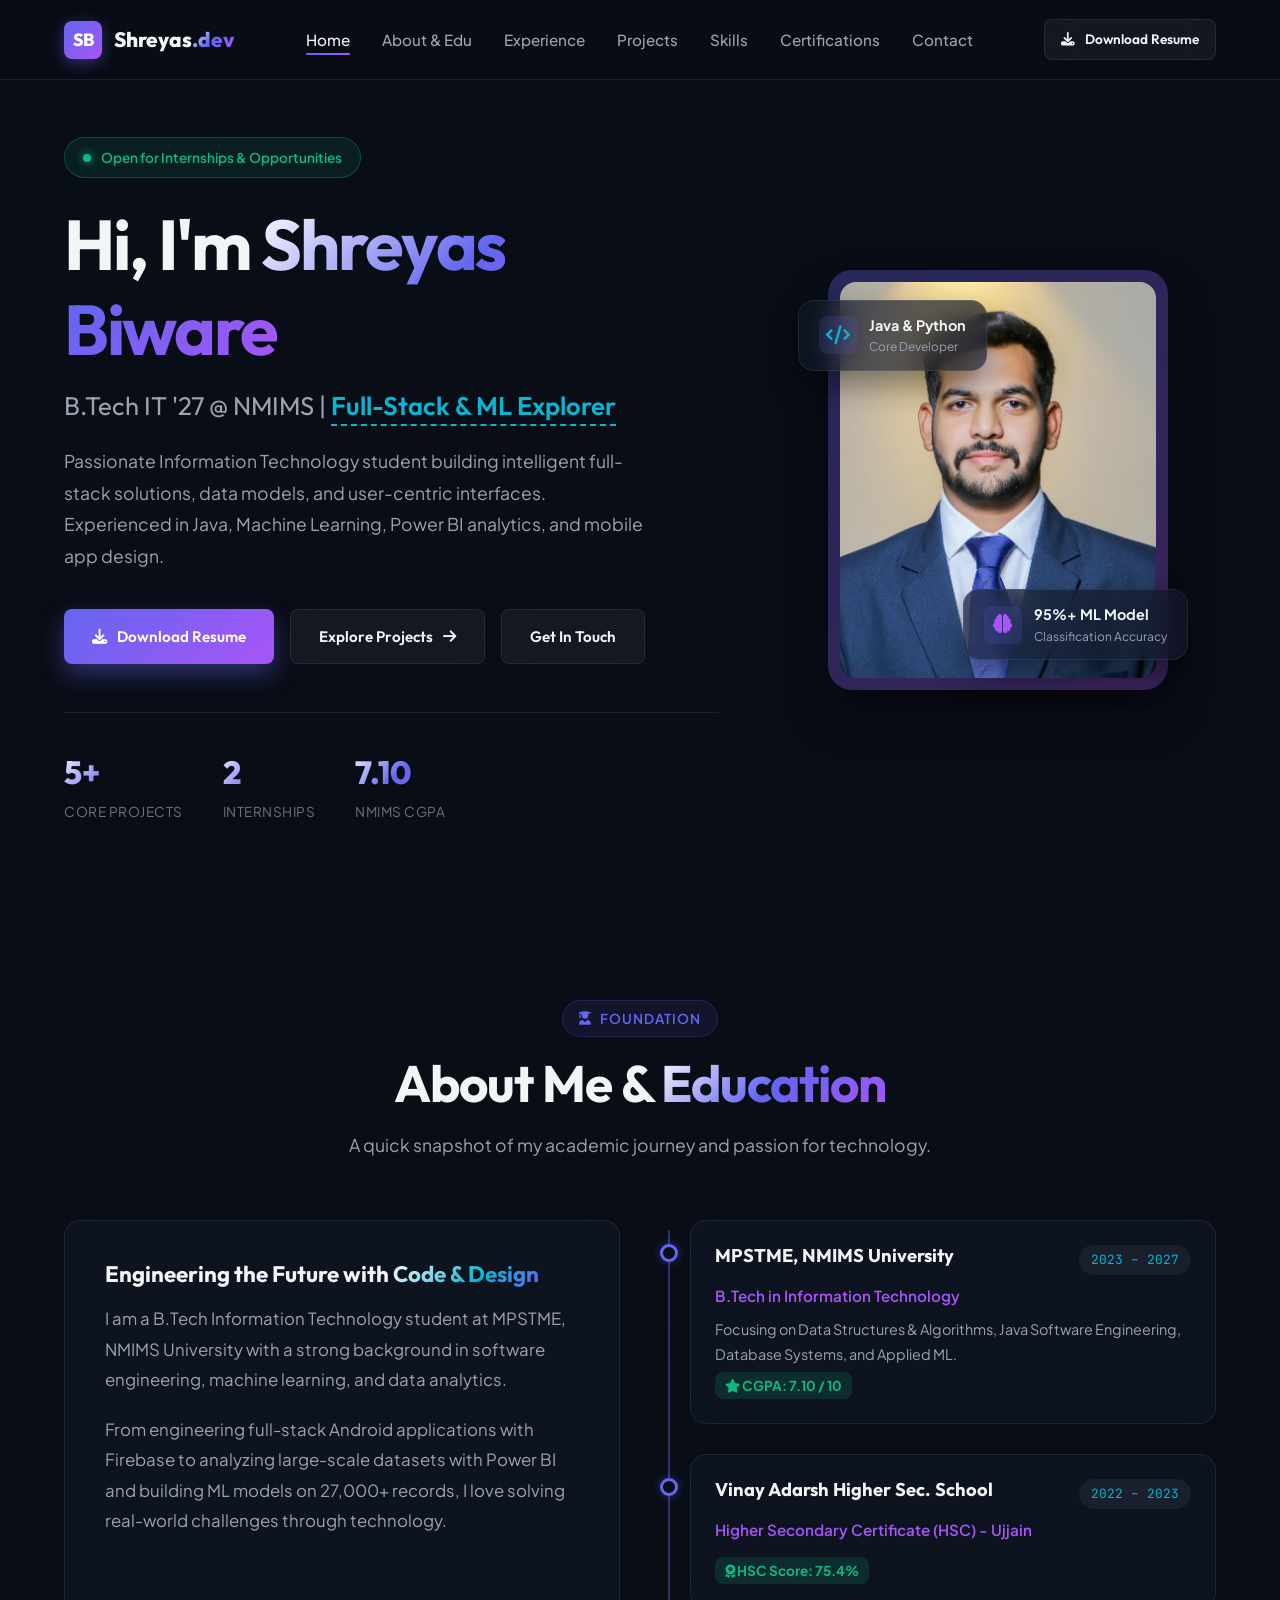
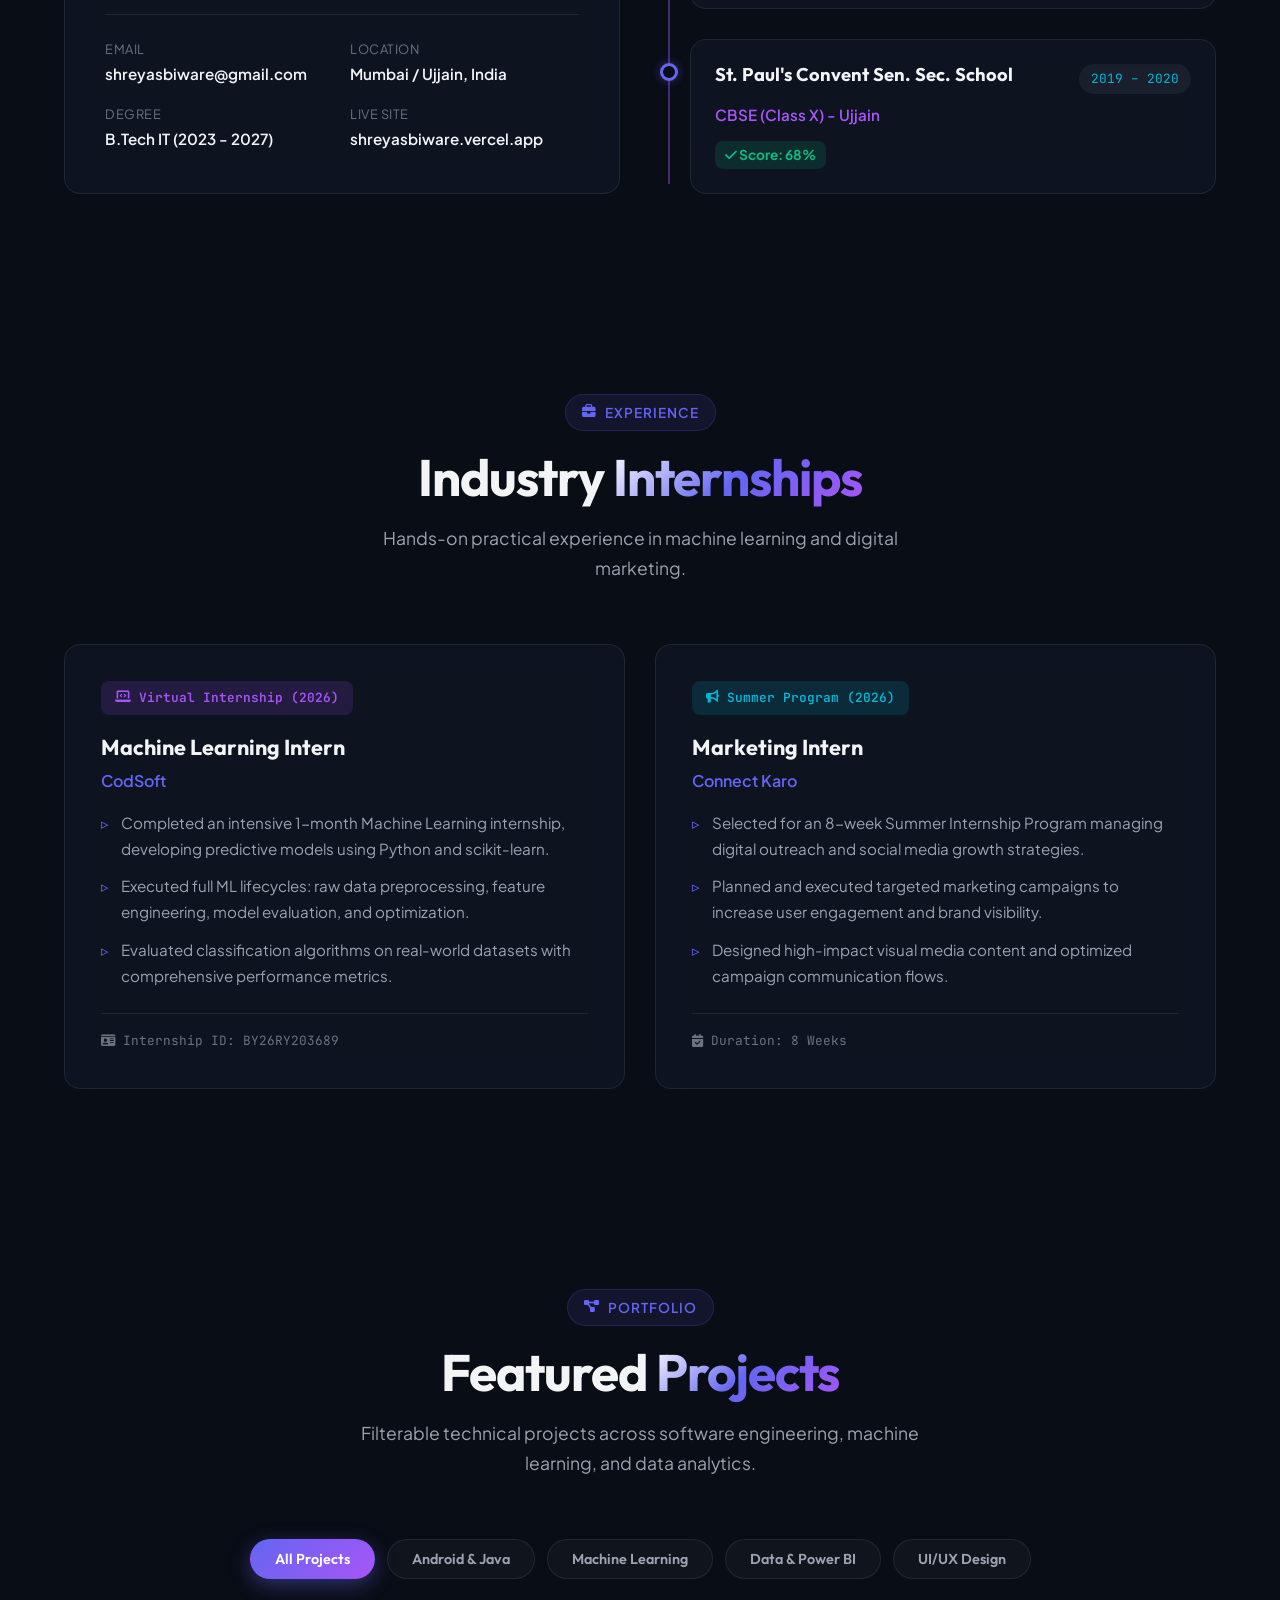
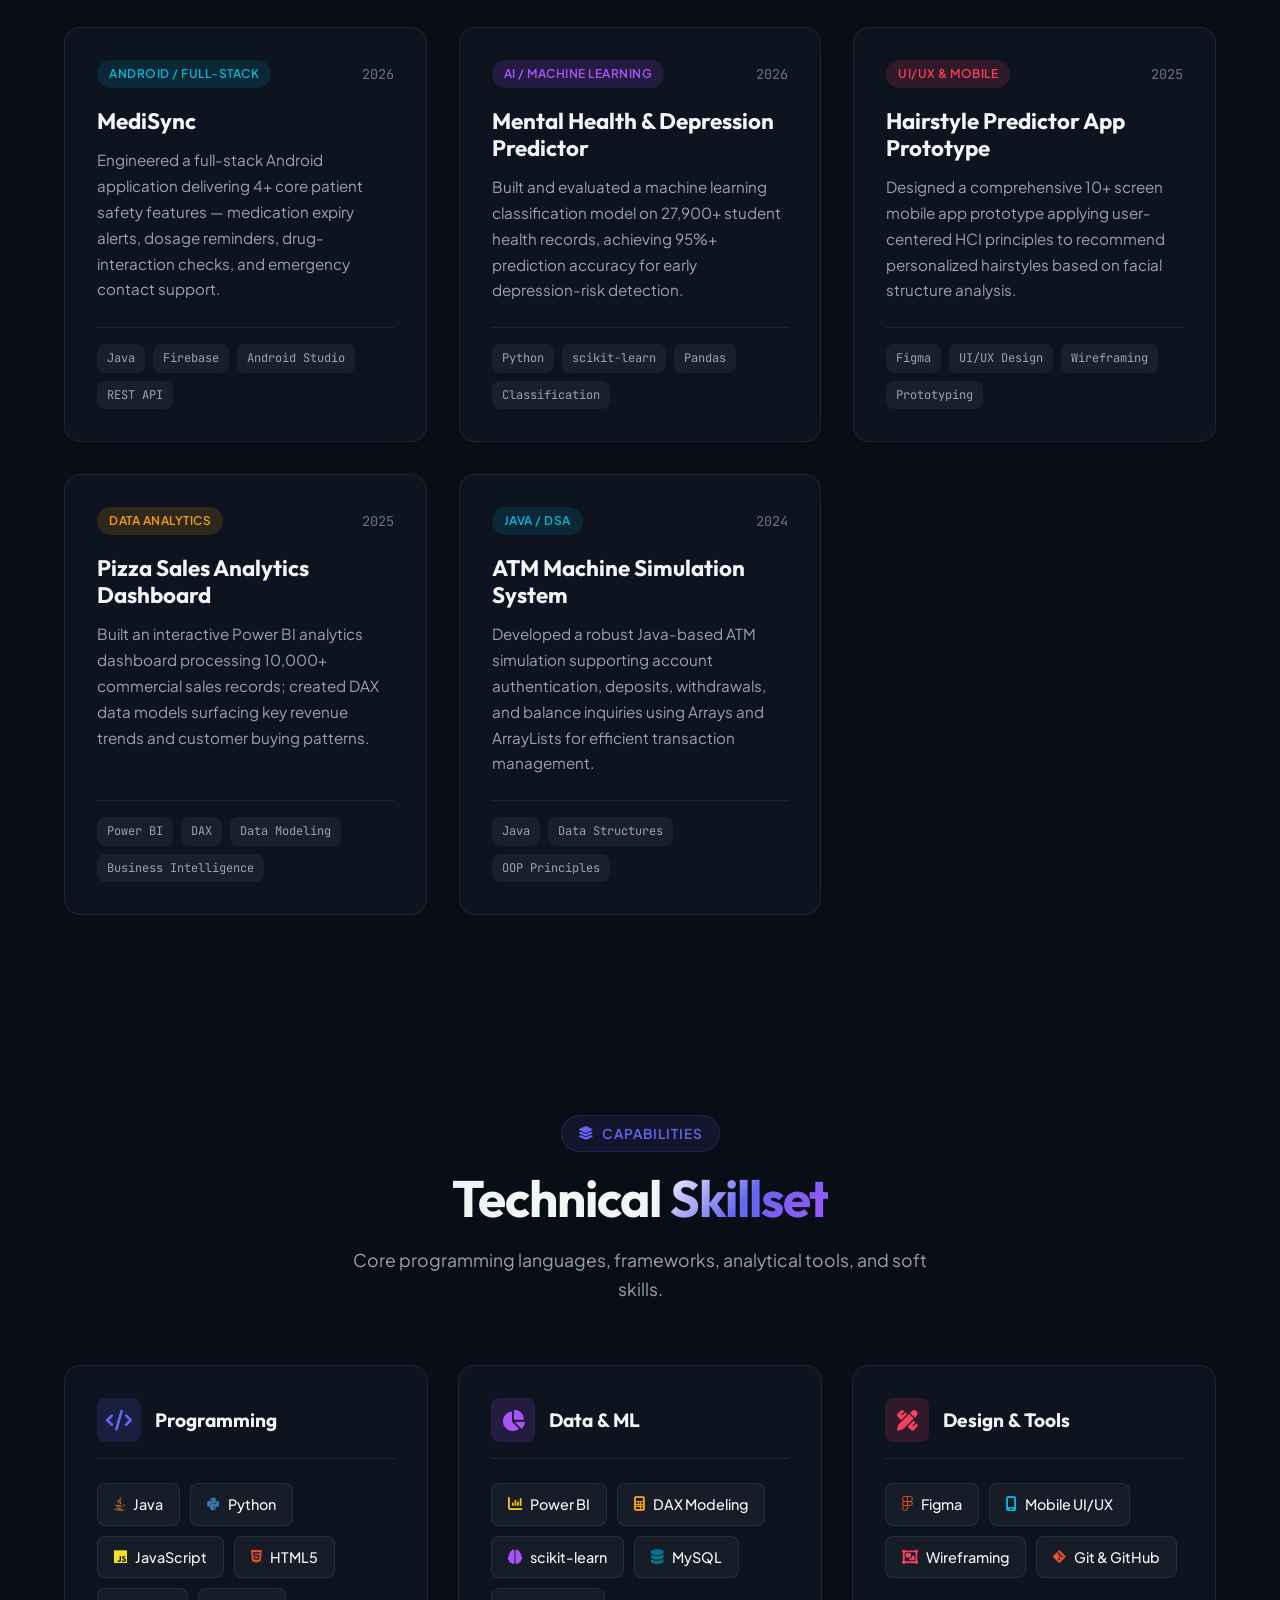
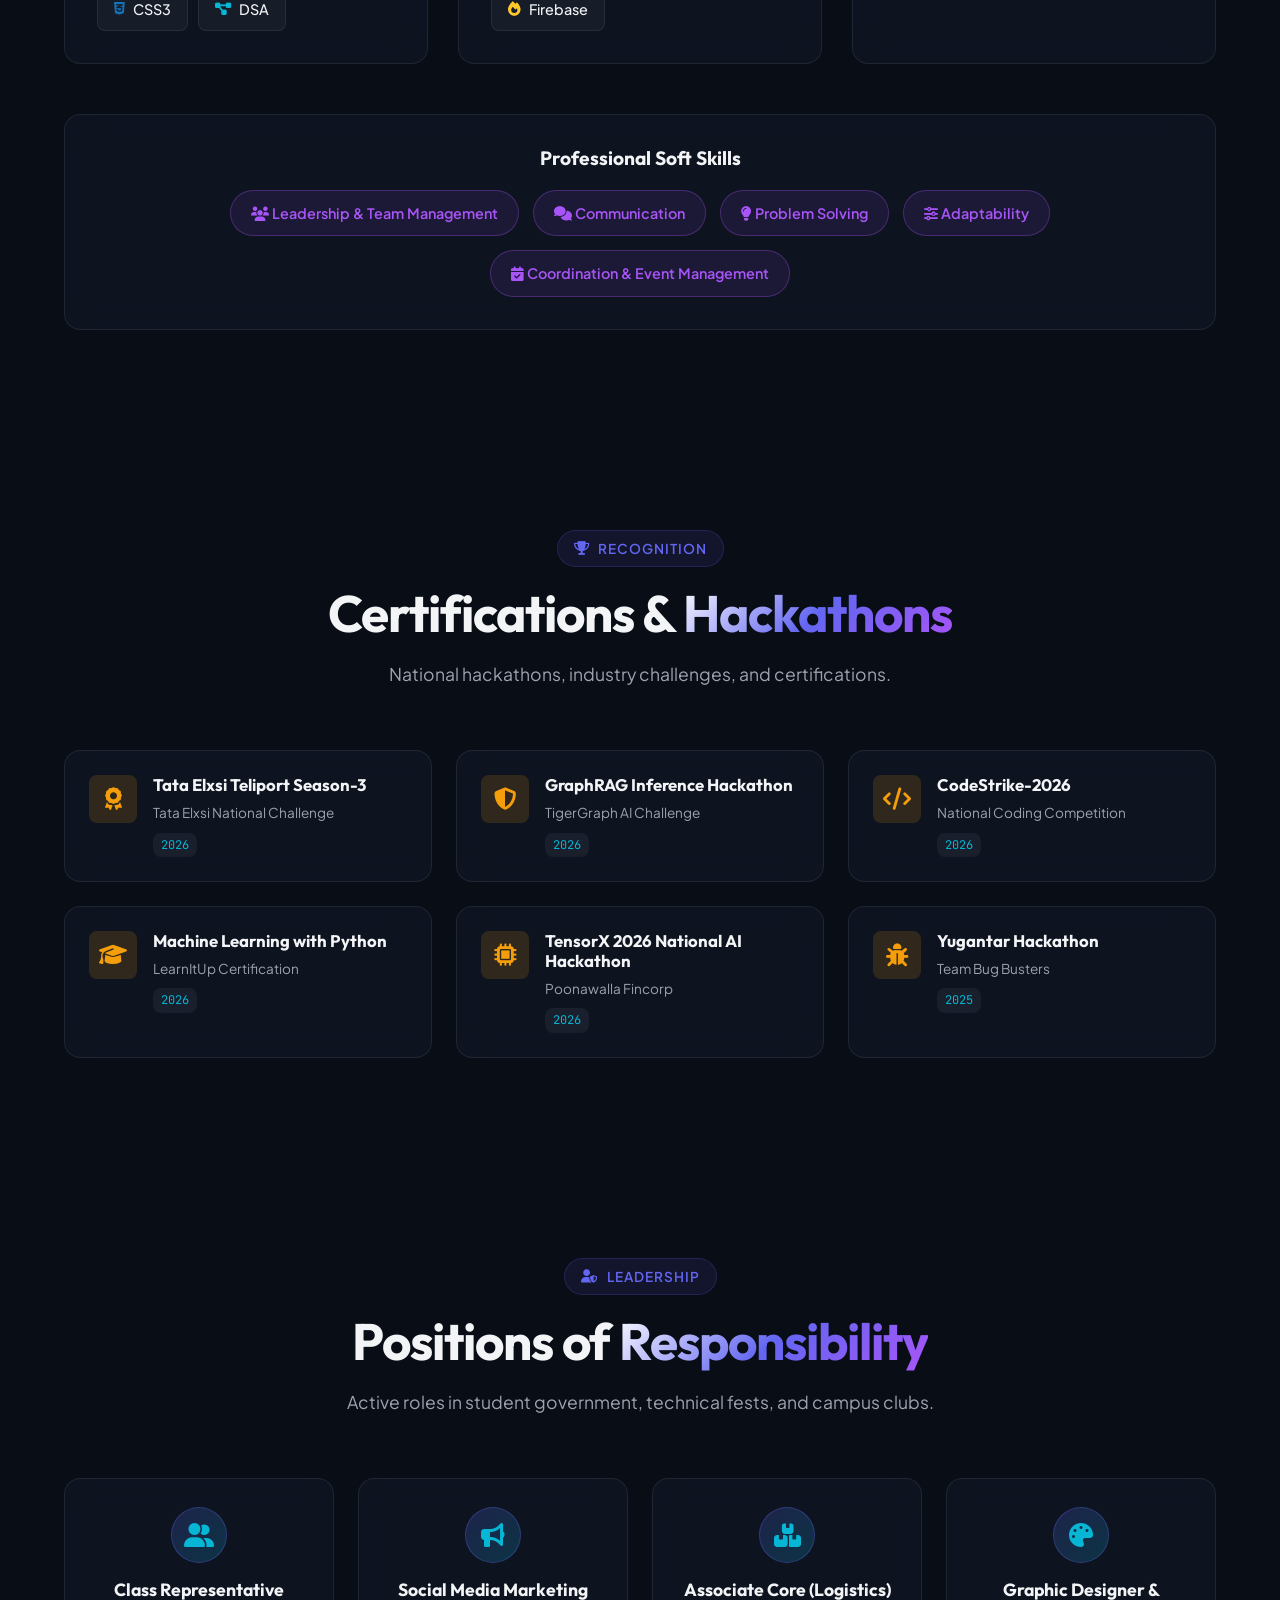
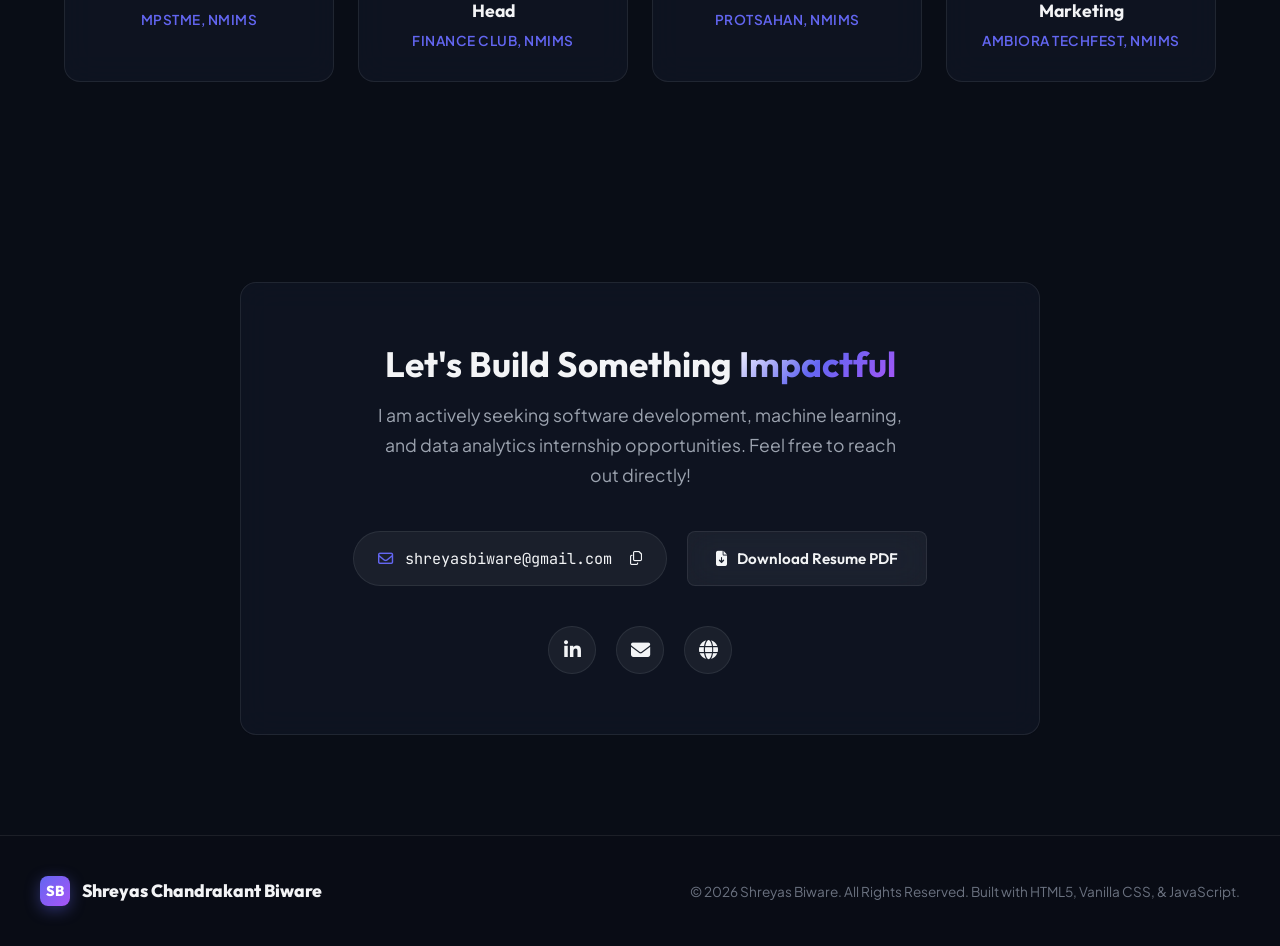
==== commit f1a45ce3: "Add files via upload" ====
--- a/index.html
+++ b/index.html
@@ -52,8 +52,8 @@
             </ul>
 
             <div class="nav-actions">
-                <a href="RESUME%20SHREYAS.pdf" class="btn btn-secondary btn-sm" download>
-                    <i class="fa-solid fa-download"></i> Resume PDF
+                <a href="BIWARE%20SHREYAS%20RESUME%202027.pdf" download="BIWARE_SHREYAS_RESUME_2027.pdf" class="btn btn-secondary btn-sm">
+                    <i class="fa-solid fa-download"></i> Download Resume
                 </a>
                 <button class="mobile-toggle" id="mobile-toggle" aria-label="Toggle Menu">
                     <i class="fa-solid fa-bars"></i>
@@ -86,7 +86,10 @@
                     </p>
 
                     <div class="hero-cta">
-                        <a href="#projects" class="btn btn-primary">
+                        <a href="BIWARE%20SHREYAS%20RESUME%202027.pdf" download="BIWARE_SHREYAS_RESUME_2027.pdf" class="btn btn-primary">
+                            <i class="fa-solid fa-download"></i> Download Resume
+                        </a>
+                        <a href="#projects" class="btn btn-secondary">
                             Explore Projects <i class="fa-solid fa-arrow-right"></i>
                         </a>
                         <a href="#contact" class="btn btn-secondary">
@@ -578,6 +581,9 @@
                         <span id="email-text">shreyasbiware@gmail.com</span>
                         <i class="fa-regular fa-copy" style="margin-left: 6px; font-size: 0.85rem;"></i>
                     </div>
+                    <a href="BIWARE%20SHREYAS%20RESUME%202027.pdf" download="BIWARE_SHREYAS_RESUME_2027.pdf" class="btn btn-secondary">
+                        <i class="fa-solid fa-file-arrow-down"></i> Download Resume PDF
+                    </a>
                 </div>
 
                 <div class="social-bar">
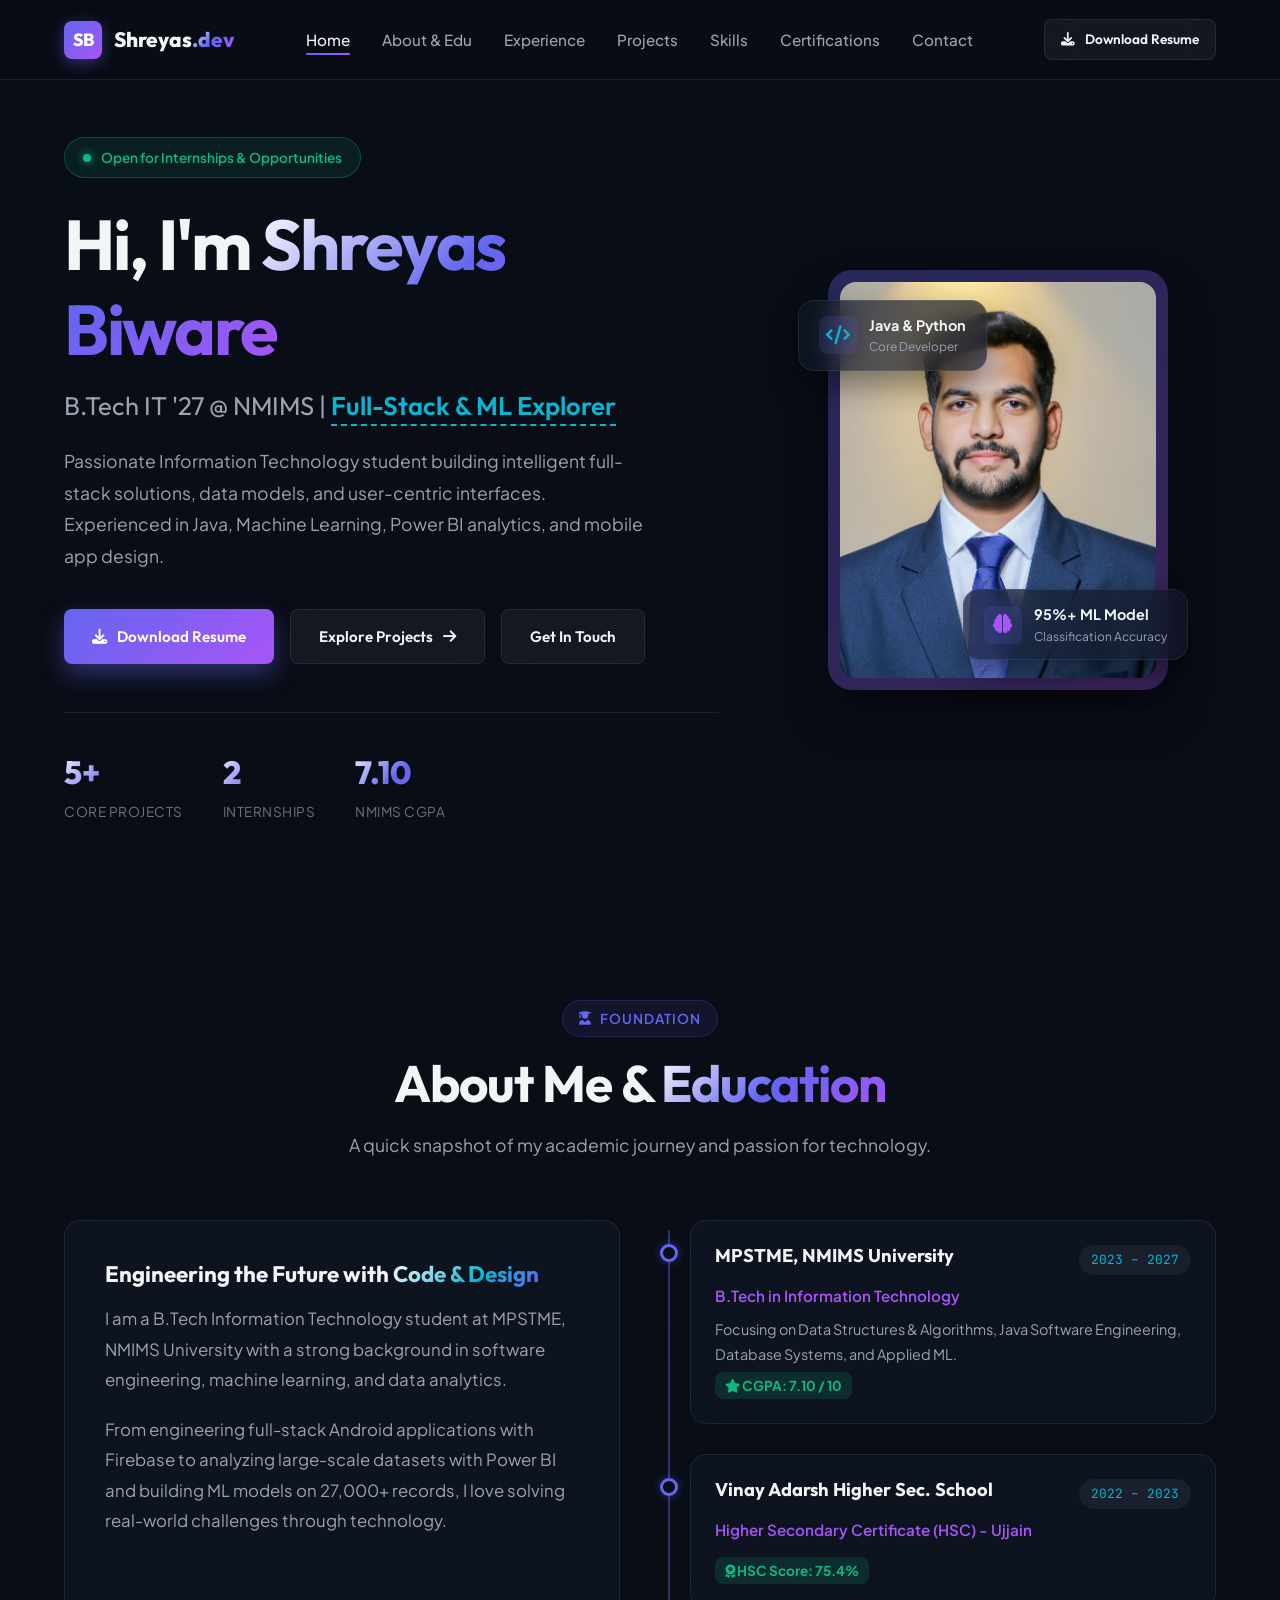
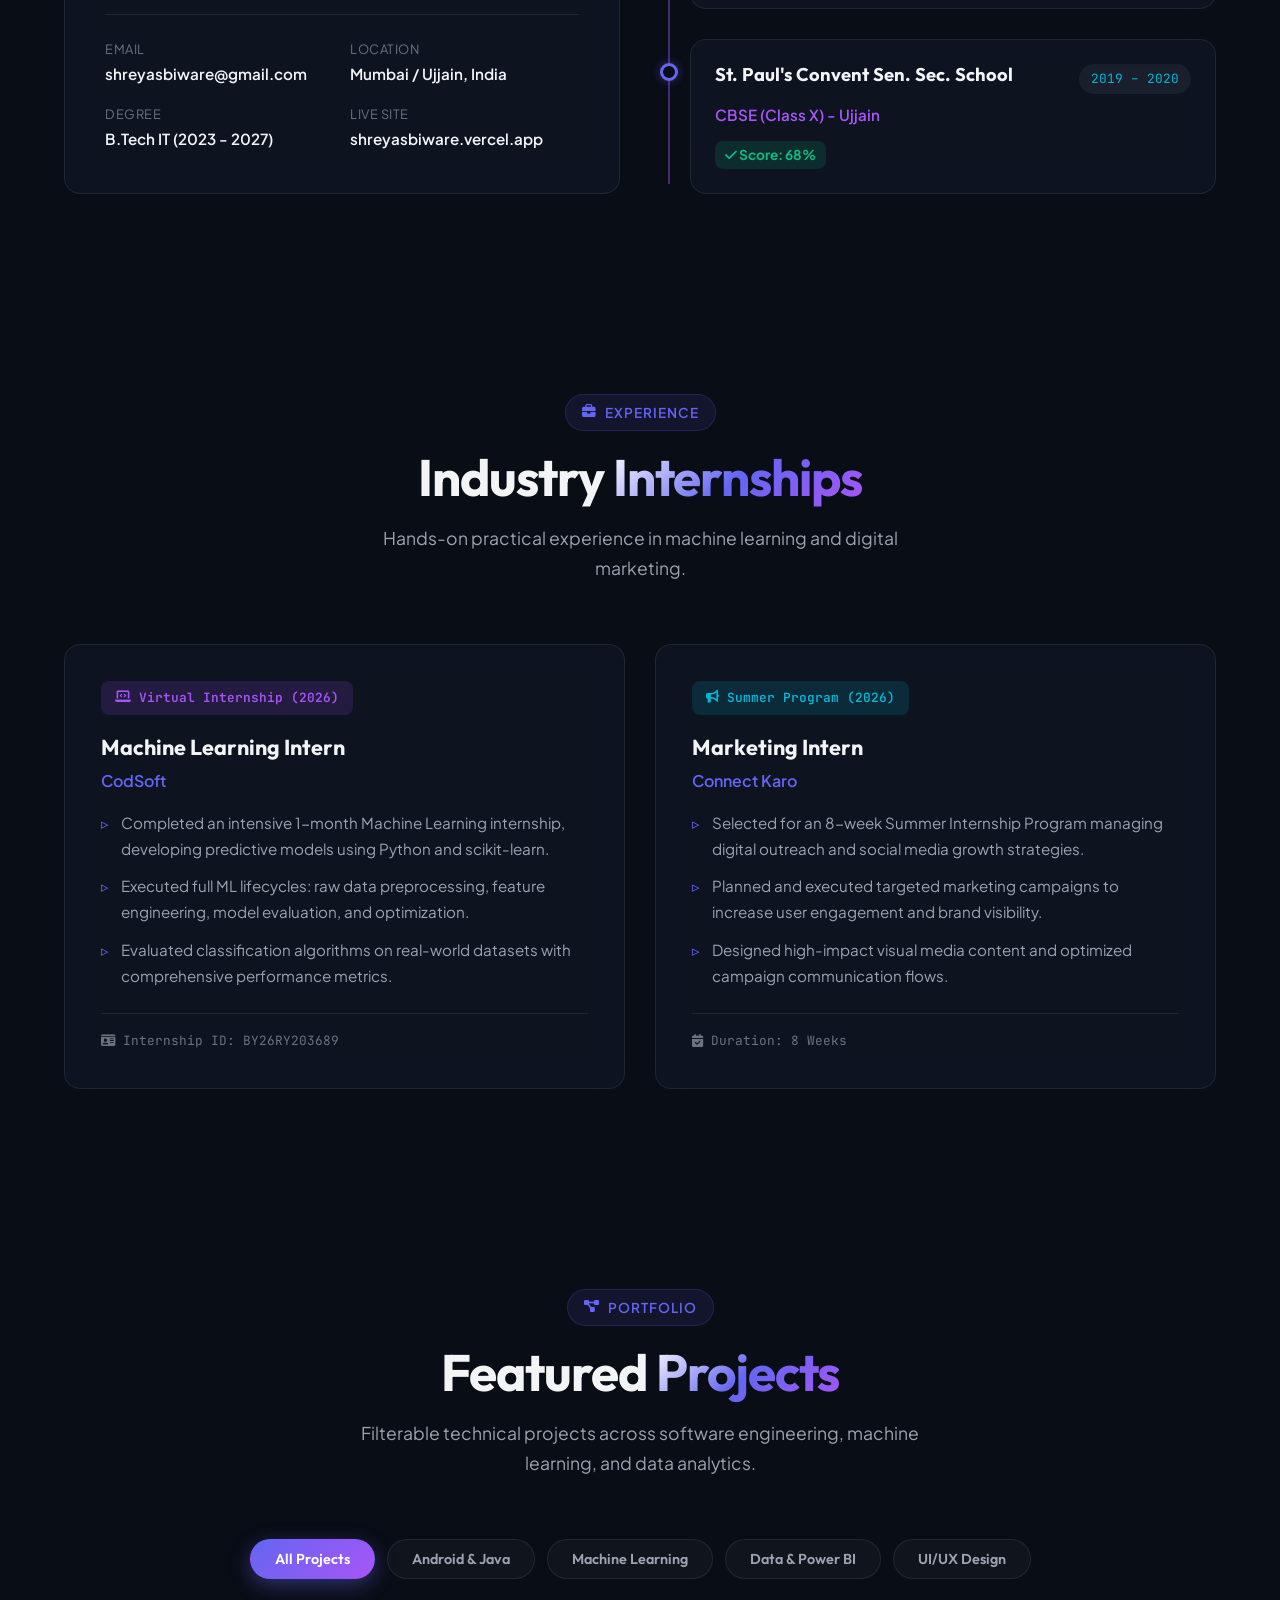
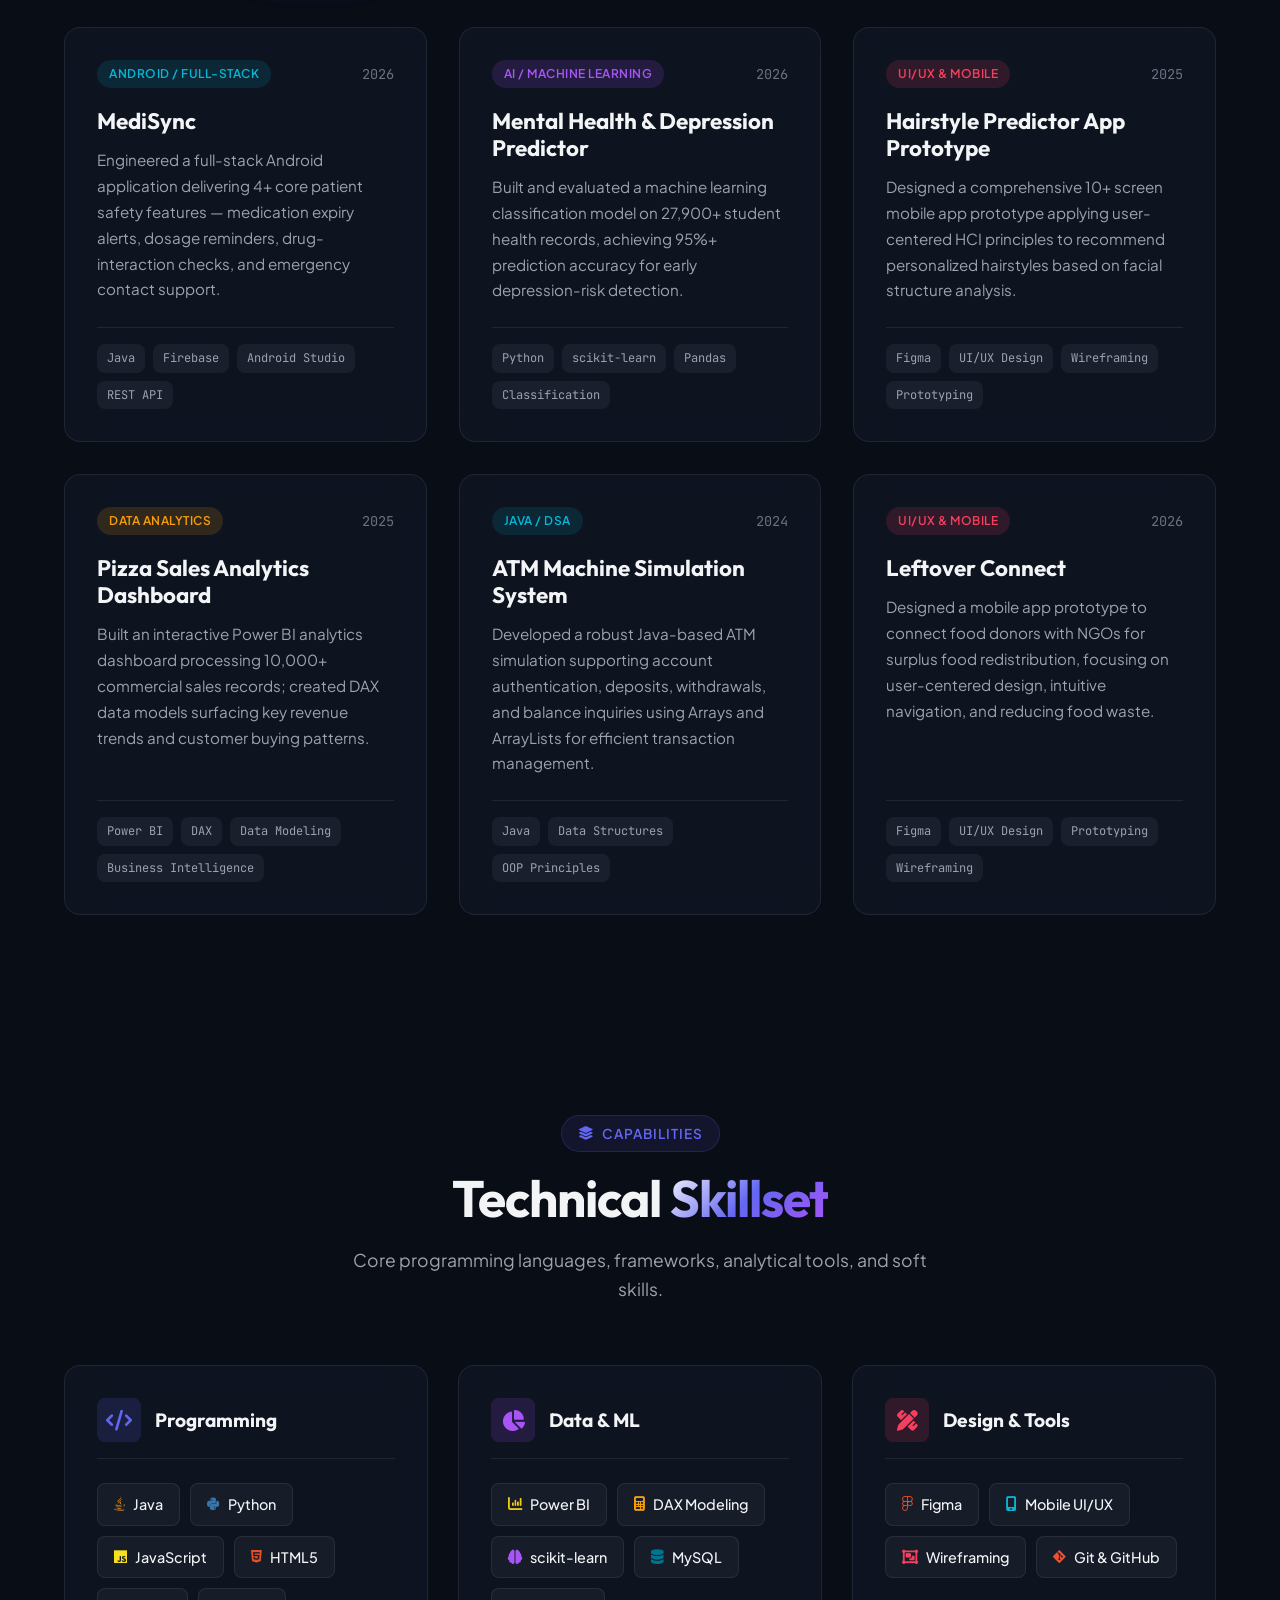
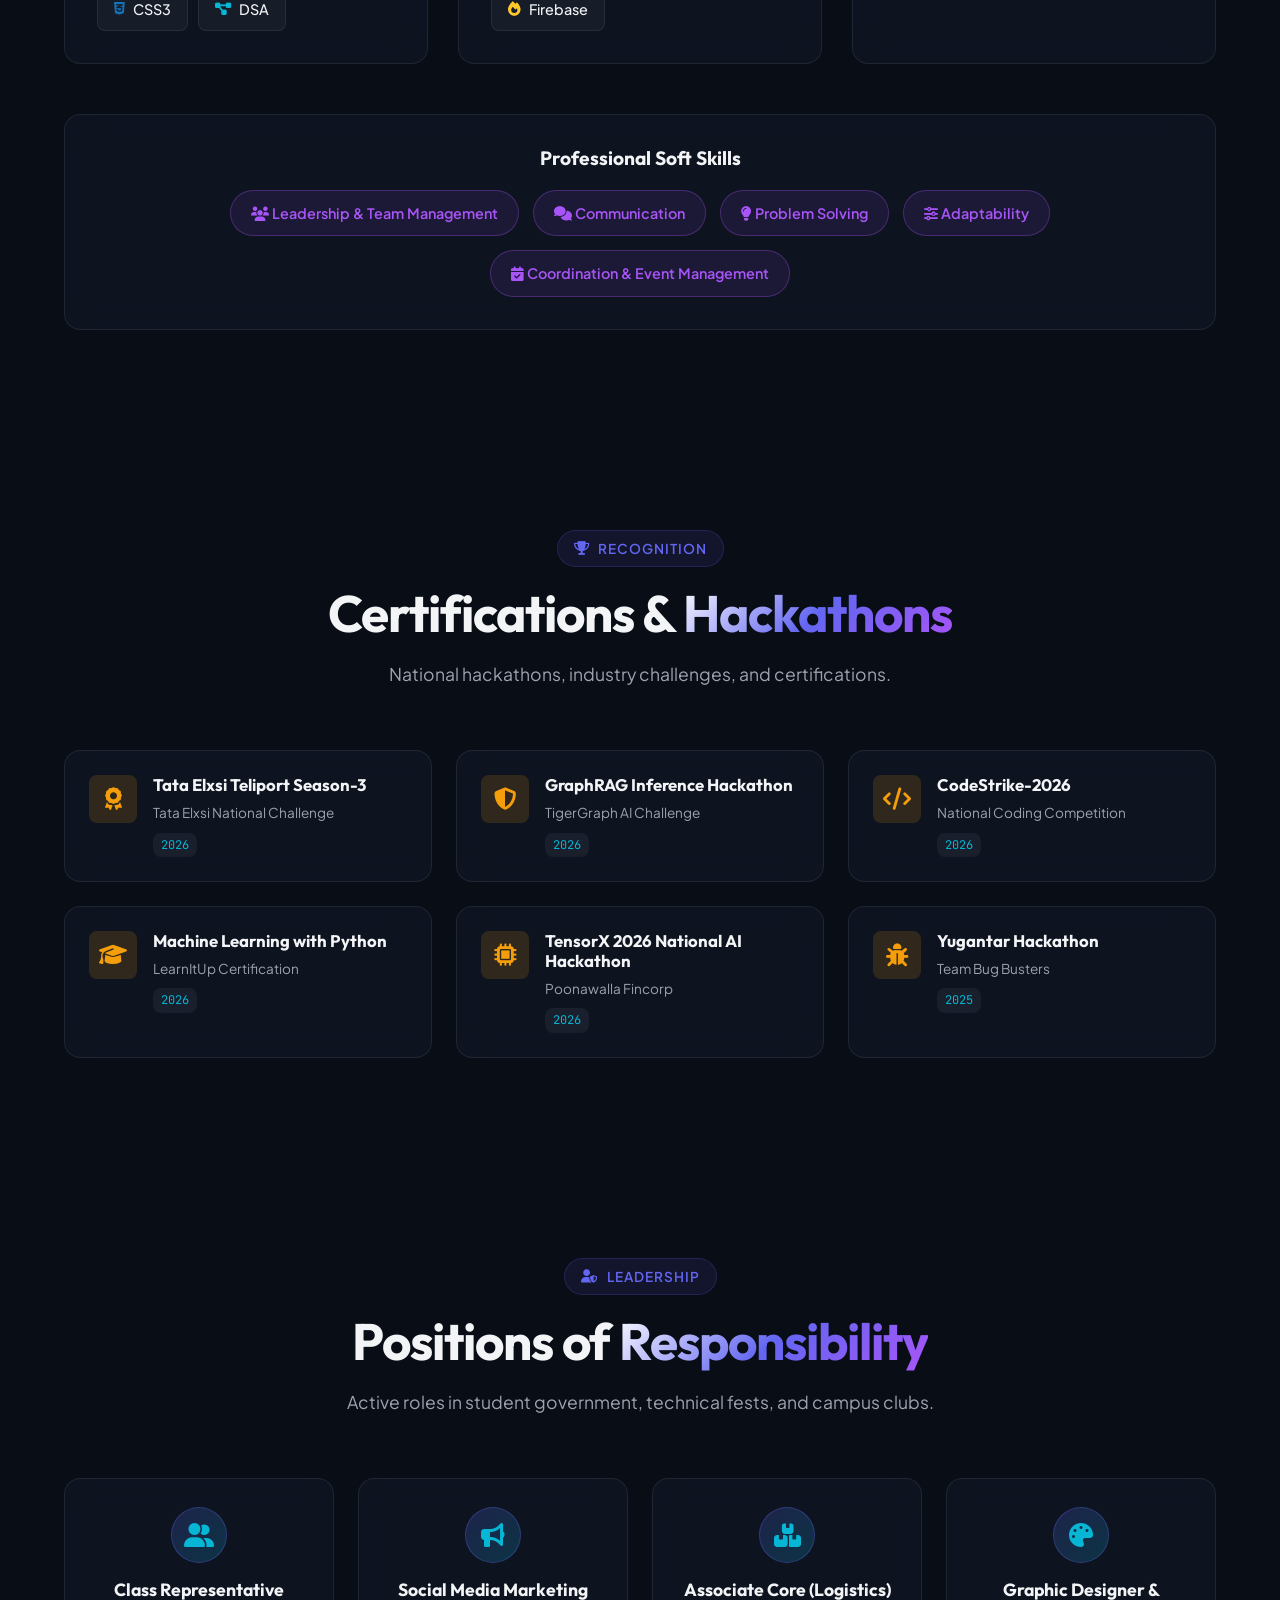
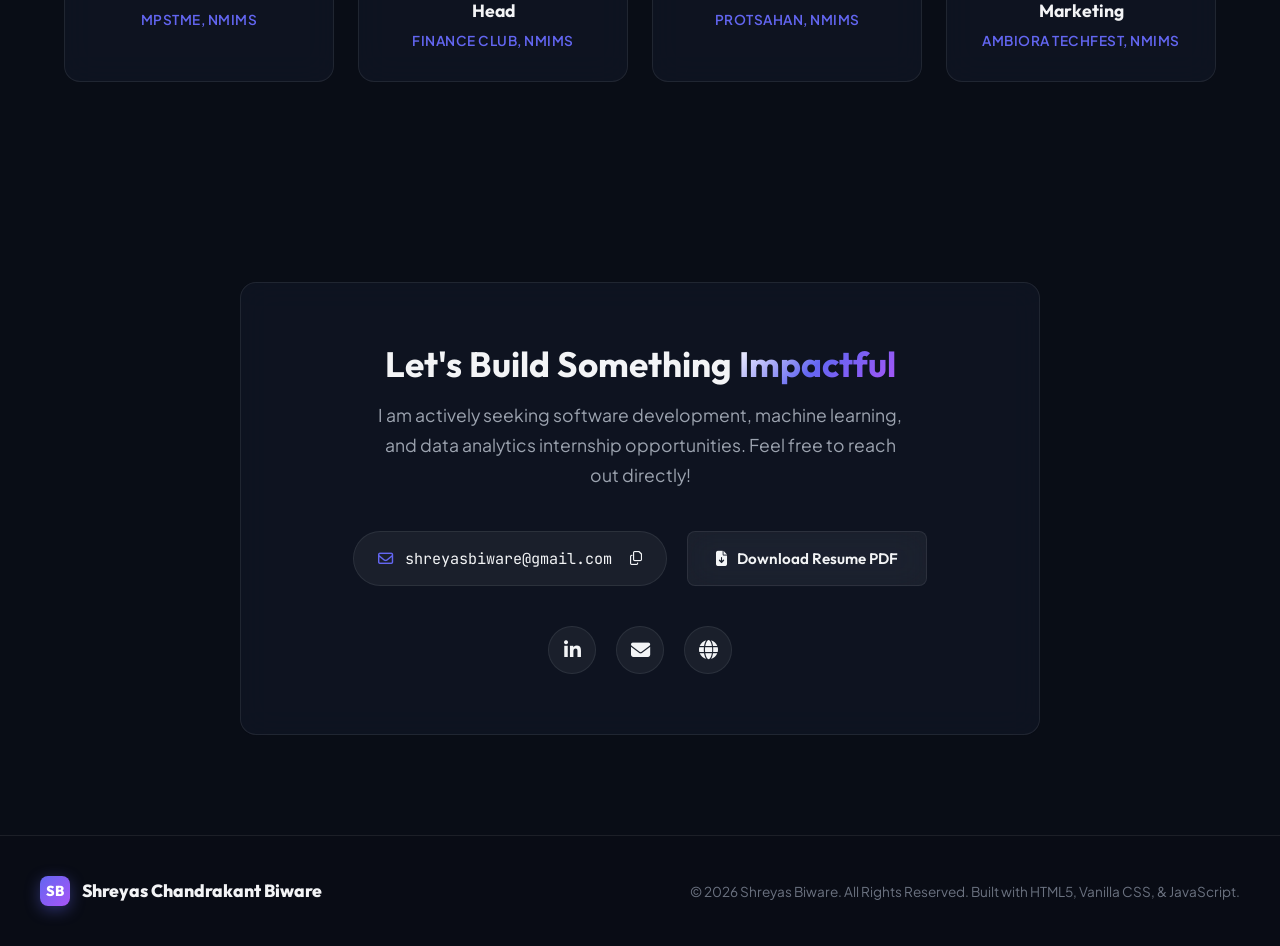
==== commit e15dc67e: "Add files via upload" ====
--- a/index.html
+++ b/index.html
@@ -390,6 +390,24 @@
                     </div>
                 </div>
 
+                <!-- Project 6: Leftover Connect -->
+                <div class="glass-card project-card" data-category="design">
+                    <div class="project-top">
+                        <span class="project-category-tag" style="background: rgba(244, 63, 94, 0.15); color: var(--accent-pink);">UI/UX &amp; Mobile</span>
+                        <span class="project-year">2026</span>
+                    </div>
+                    <h3 class="project-title">Leftover Connect</h3>
+                    <p class="project-desc">
+                        Designed a mobile app prototype to connect food donors with NGOs for surplus food redistribution, focusing on user-centered design, intuitive navigation, and reducing food waste.
+                    </p>
+                    <div class="tech-tags">
+                        <span class="tech-tag">Figma</span>
+                        <span class="tech-tag">UI/UX Design</span>
+                        <span class="tech-tag">Prototyping</span>
+                        <span class="tech-tag">Wireframing</span>
+                    </div>
+                </div>
+
             </div>
         </section>
 
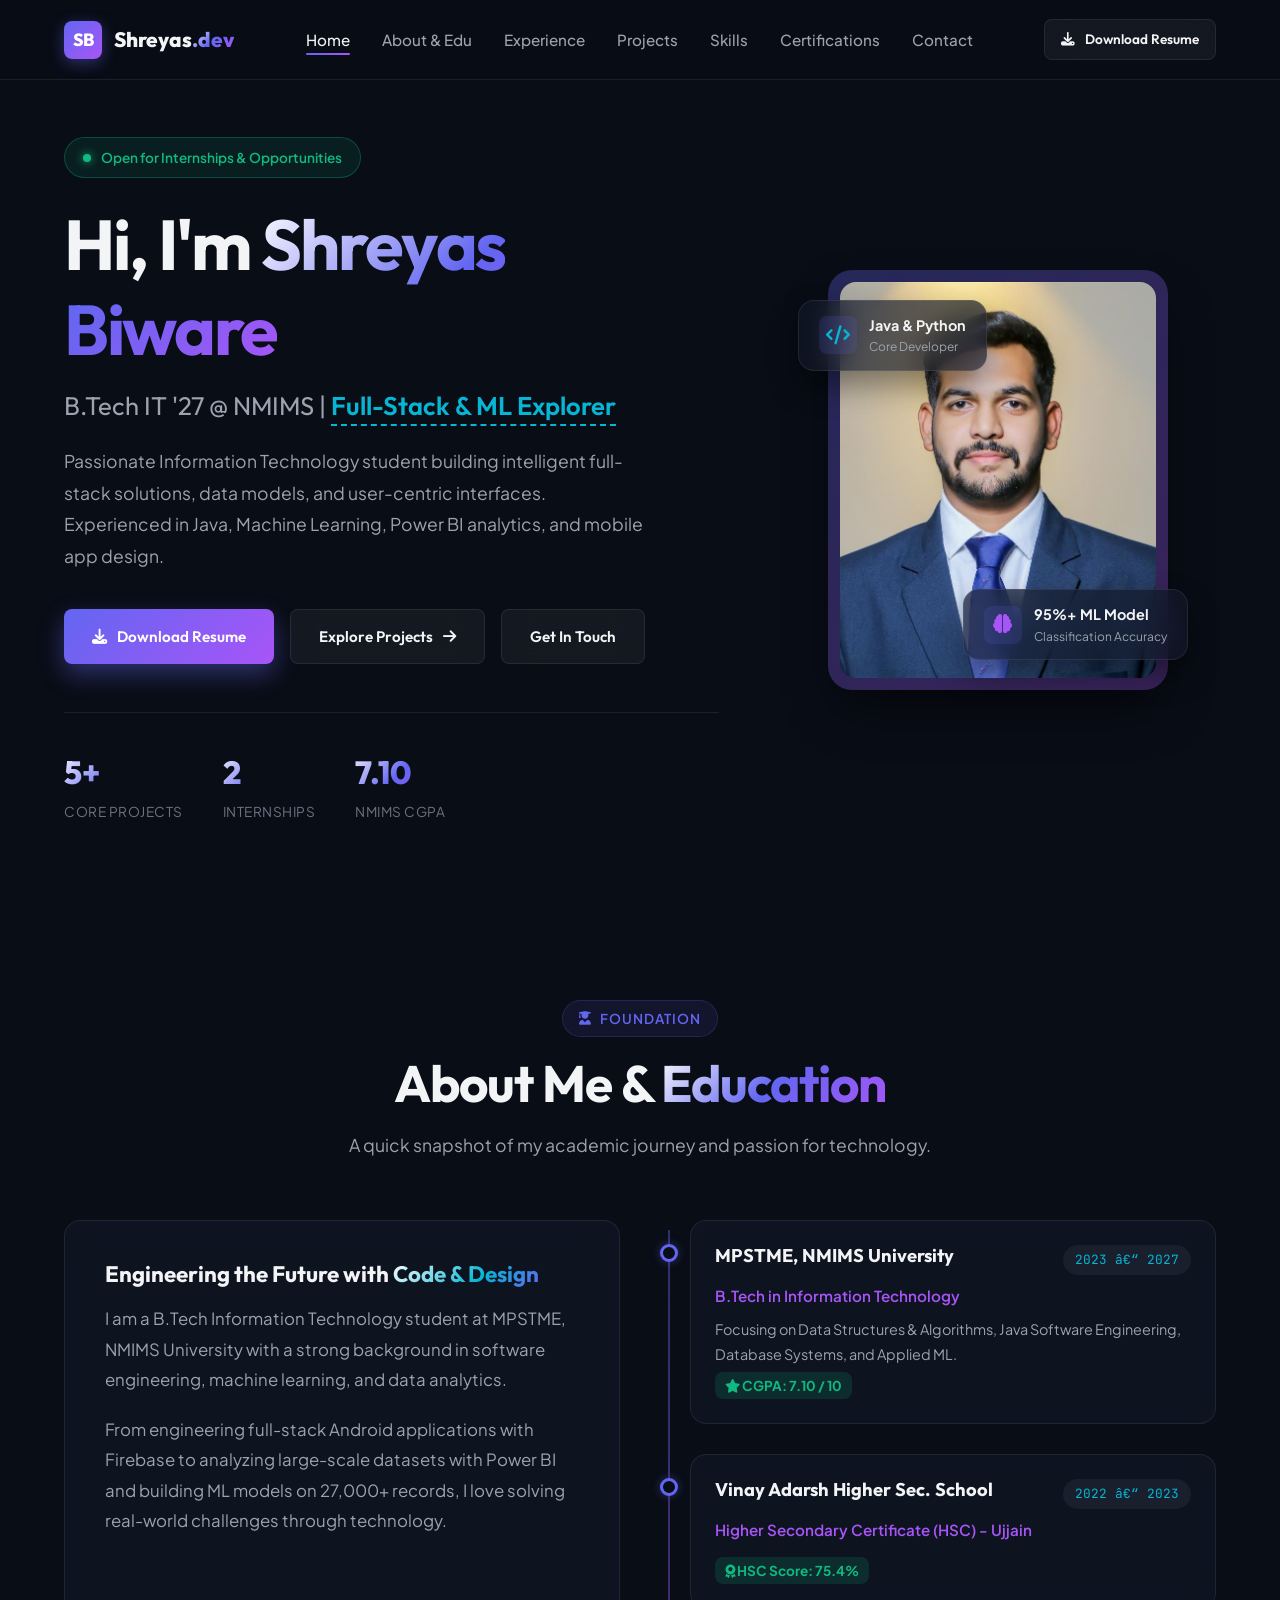
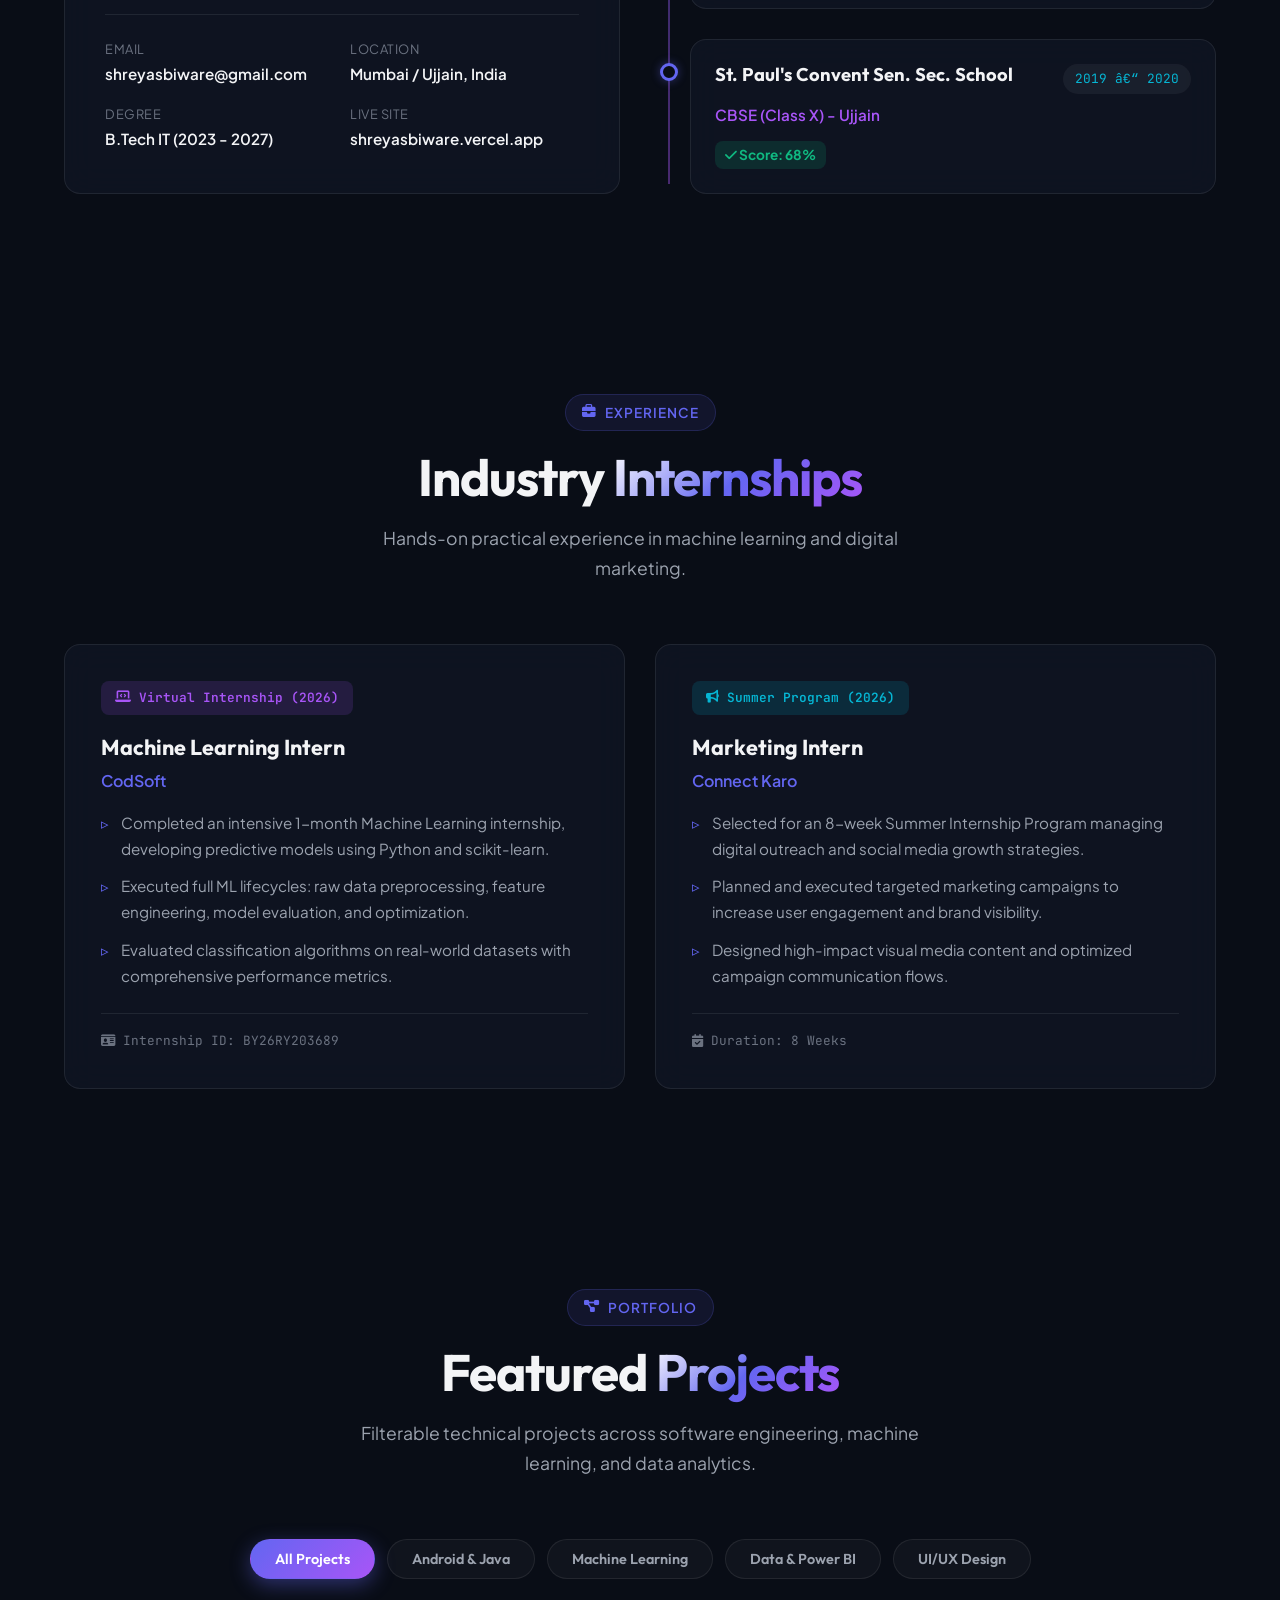
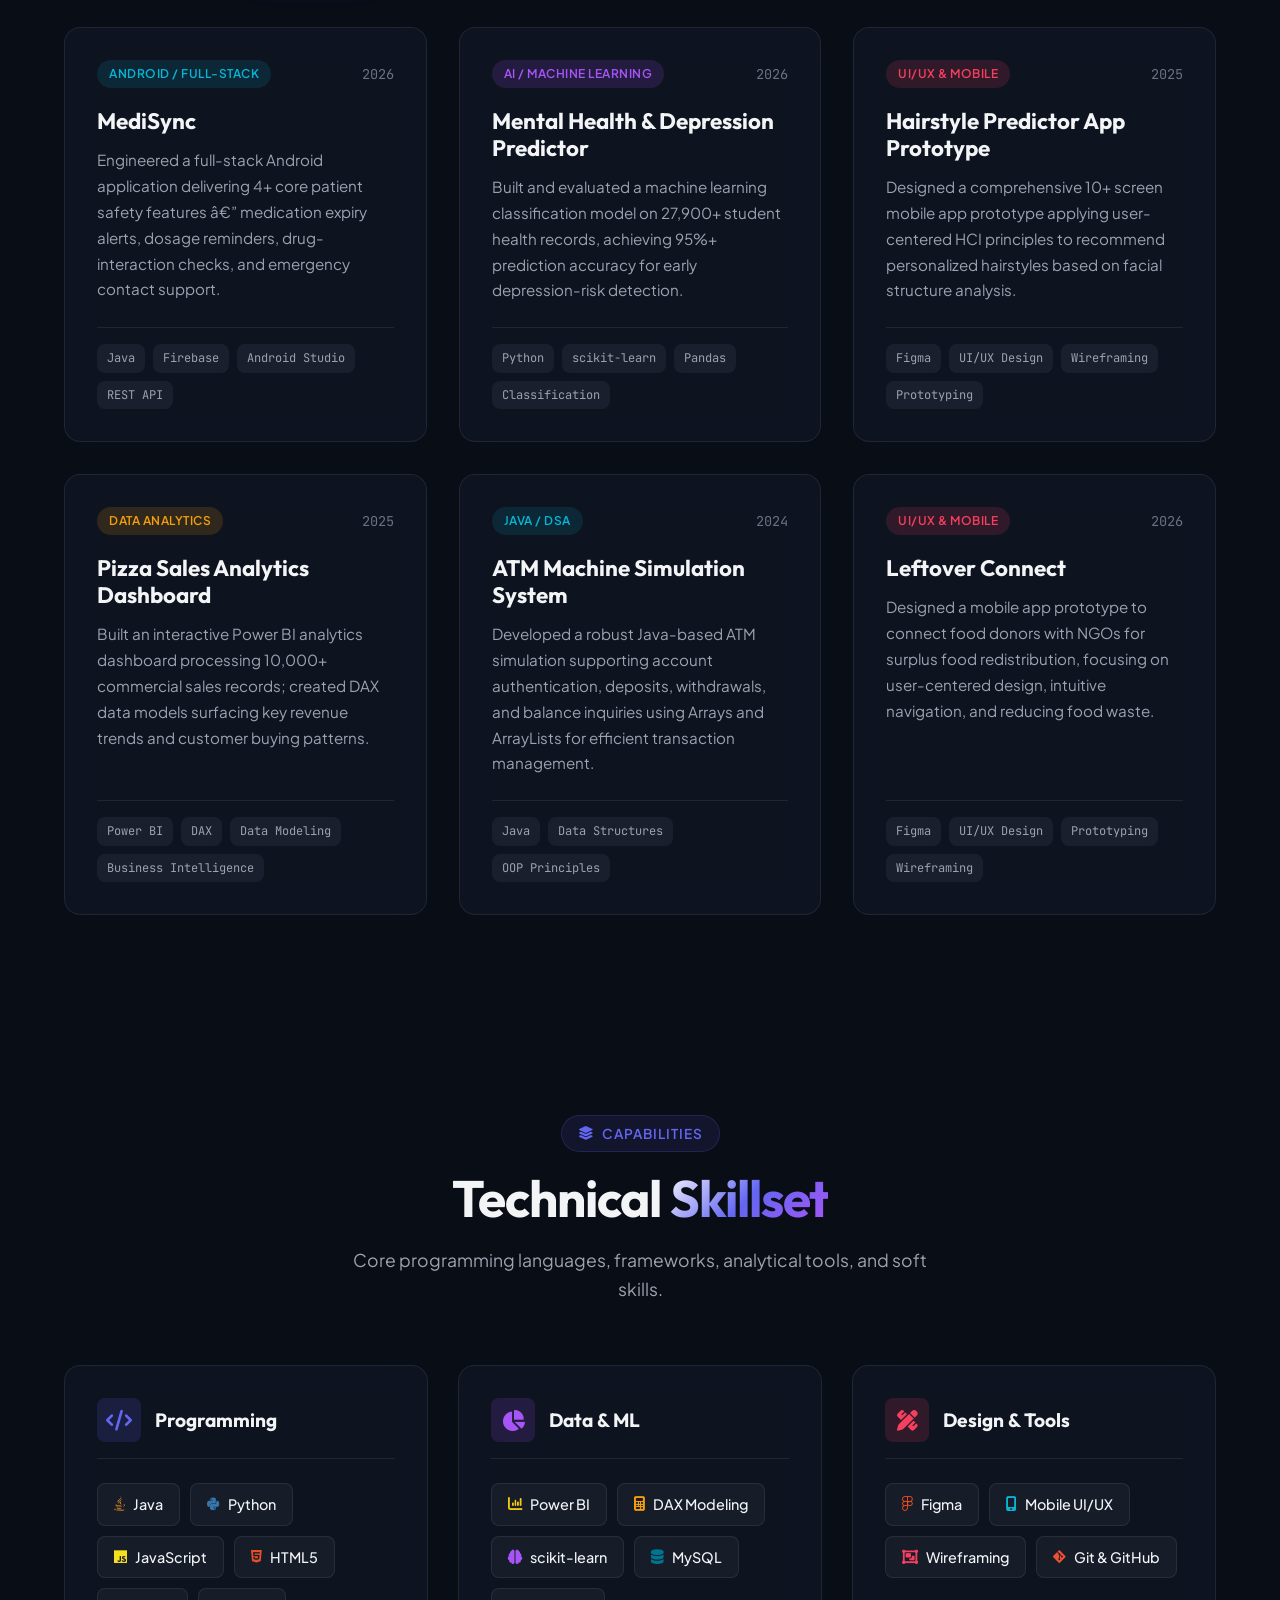
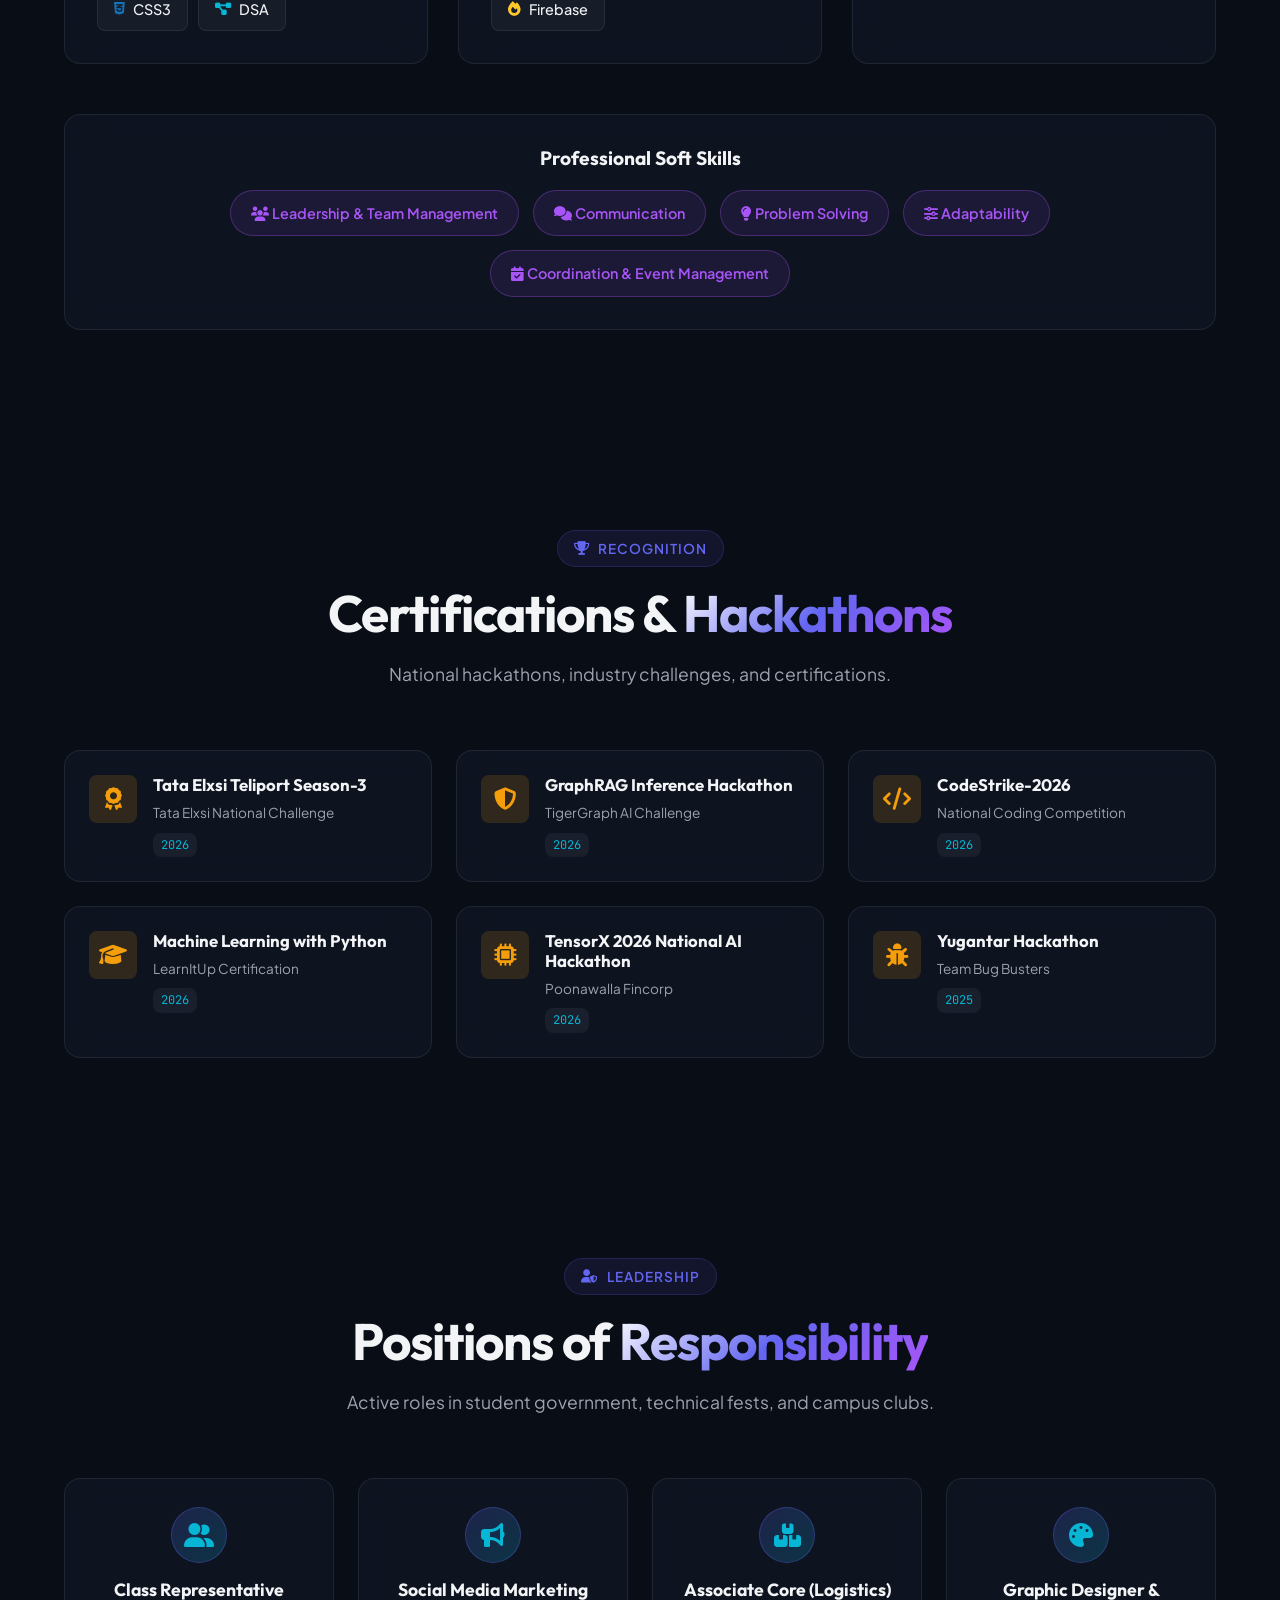
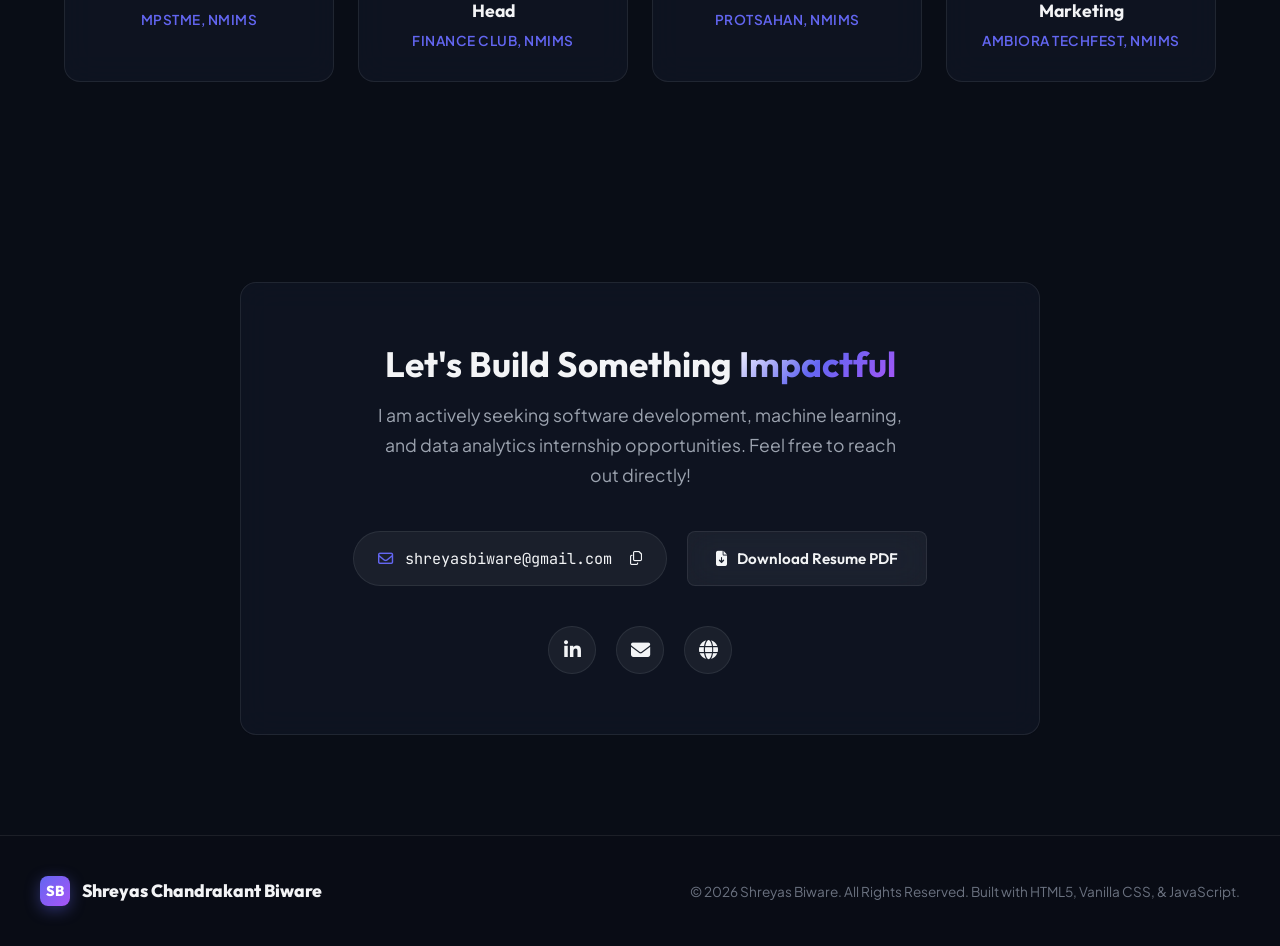
==== commit 5ca8e5f0: "Add files via upload" ====
--- a/index.html
+++ b/index.html
@@ -1,4 +1,4 @@
-<!DOCTYPE html>
+﻿<!DOCTYPE html>
 <html lang="en">
 
 <head>
@@ -52,7 +52,7 @@
             </ul>
 
             <div class="nav-actions">
-                <a href="BIWARE%20SHREYAS%20RESUME%202027.pdf" download="BIWARE_SHREYAS_RESUME_2027.pdf" class="btn btn-secondary btn-sm">
+                <a href="BIWARE%20SHREYAS%20RESUME.pdf" download="BIWARE_SHREYAS_RESUME.pdf" class="btn btn-secondary btn-sm">
                     <i class="fa-solid fa-download"></i> Download Resume
                 </a>
                 <button class="mobile-toggle" id="mobile-toggle" aria-label="Toggle Menu">
@@ -86,7 +86,7 @@
                     </p>
 
                     <div class="hero-cta">
-                        <a href="BIWARE%20SHREYAS%20RESUME%202027.pdf" download="BIWARE_SHREYAS_RESUME_2027.pdf" class="btn btn-primary">
+                        <a href="BIWARE%20SHREYAS%20RESUME.pdf" download="BIWARE_SHREYAS_RESUME.pdf" class="btn btn-primary">
                             <i class="fa-solid fa-download"></i> Download Resume
                         </a>
                         <a href="#projects" class="btn btn-secondary">
@@ -195,7 +195,7 @@
                         <div class="glass-card timeline-card">
                             <div class="timeline-header">
                                 <h3 class="timeline-title">MPSTME, NMIMS University</h3>
-                                <span class="timeline-period">2023 – 2027</span>
+                                <span class="timeline-period">2023 â€“ 2027</span>
                             </div>
                             <div class="timeline-subtitle">B.Tech in Information Technology</div>
                             <p style="font-size: 0.9rem; color: var(--text-secondary);">Focusing on Data Structures & Algorithms, Java Software Engineering, Database Systems, and Applied ML.</p>
@@ -209,7 +209,7 @@
                         <div class="glass-card timeline-card">
                             <div class="timeline-header">
                                 <h3 class="timeline-title">Vinay Adarsh Higher Sec. School</h3>
-                                <span class="timeline-period">2022 – 2023</span>
+                                <span class="timeline-period">2022 â€“ 2023</span>
                             </div>
                             <div class="timeline-subtitle">Higher Secondary Certificate (HSC) - Ujjain</div>
                             <span class="timeline-grade"><i class="fa-solid fa-award"></i> HSC Score: 75.4%</span>
@@ -222,7 +222,7 @@
                         <div class="glass-card timeline-card">
                             <div class="timeline-header">
                                 <h3 class="timeline-title">St. Paul's Convent Sen. Sec. School</h3>
-                                <span class="timeline-period">2019 – 2020</span>
+                                <span class="timeline-period">2019 â€“ 2020</span>
                             </div>
                             <div class="timeline-subtitle">CBSE (Class X) - Ujjain</div>
                             <span class="timeline-grade"><i class="fa-solid fa-check"></i> Score: 68%</span>
@@ -309,7 +309,7 @@
                     </div>
                     <h3 class="project-title">MediSync</h3>
                     <p class="project-desc">
-                        Engineered a full-stack Android application delivering 4+ core patient safety features — medication expiry alerts, dosage reminders, drug-interaction checks, and emergency contact support.
+                        Engineered a full-stack Android application delivering 4+ core patient safety features â€” medication expiry alerts, dosage reminders, drug-interaction checks, and emergency contact support.
                     </p>
                     <div class="tech-tags">
                         <span class="tech-tag">Java</span>
@@ -599,7 +599,7 @@
                         <span id="email-text">shreyasbiware@gmail.com</span>
                         <i class="fa-regular fa-copy" style="margin-left: 6px; font-size: 0.85rem;"></i>
                     </div>
-                    <a href="BIWARE%20SHREYAS%20RESUME%202027.pdf" download="BIWARE_SHREYAS_RESUME_2027.pdf" class="btn btn-secondary">
+                    <a href="BIWARE%20SHREYAS%20RESUME.pdf" download="BIWARE_SHREYAS_RESUME.pdf" class="btn btn-secondary">
                         <i class="fa-solid fa-file-arrow-down"></i> Download Resume PDF
                     </a>
                 </div>
@@ -636,4 +636,4 @@
     <script src="script.js"></script>
 </body>
 
-</html>+</html>
